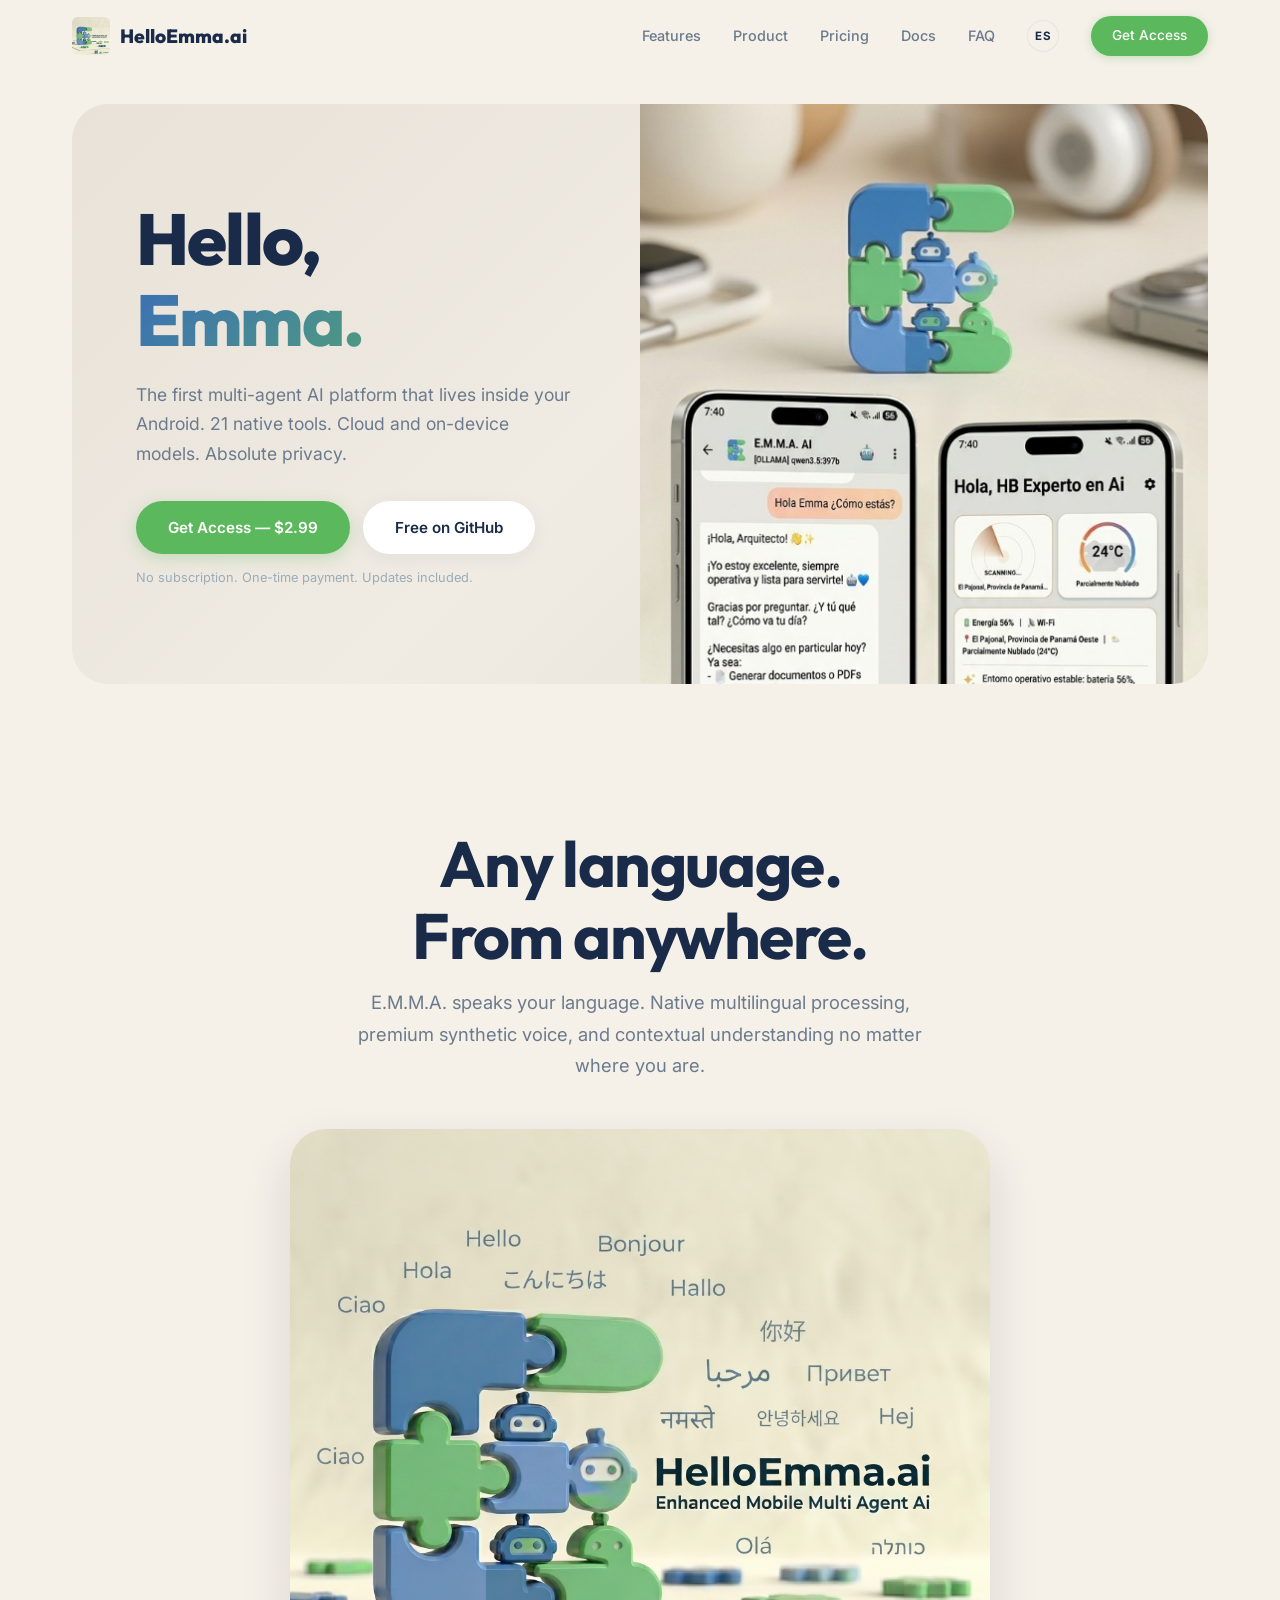
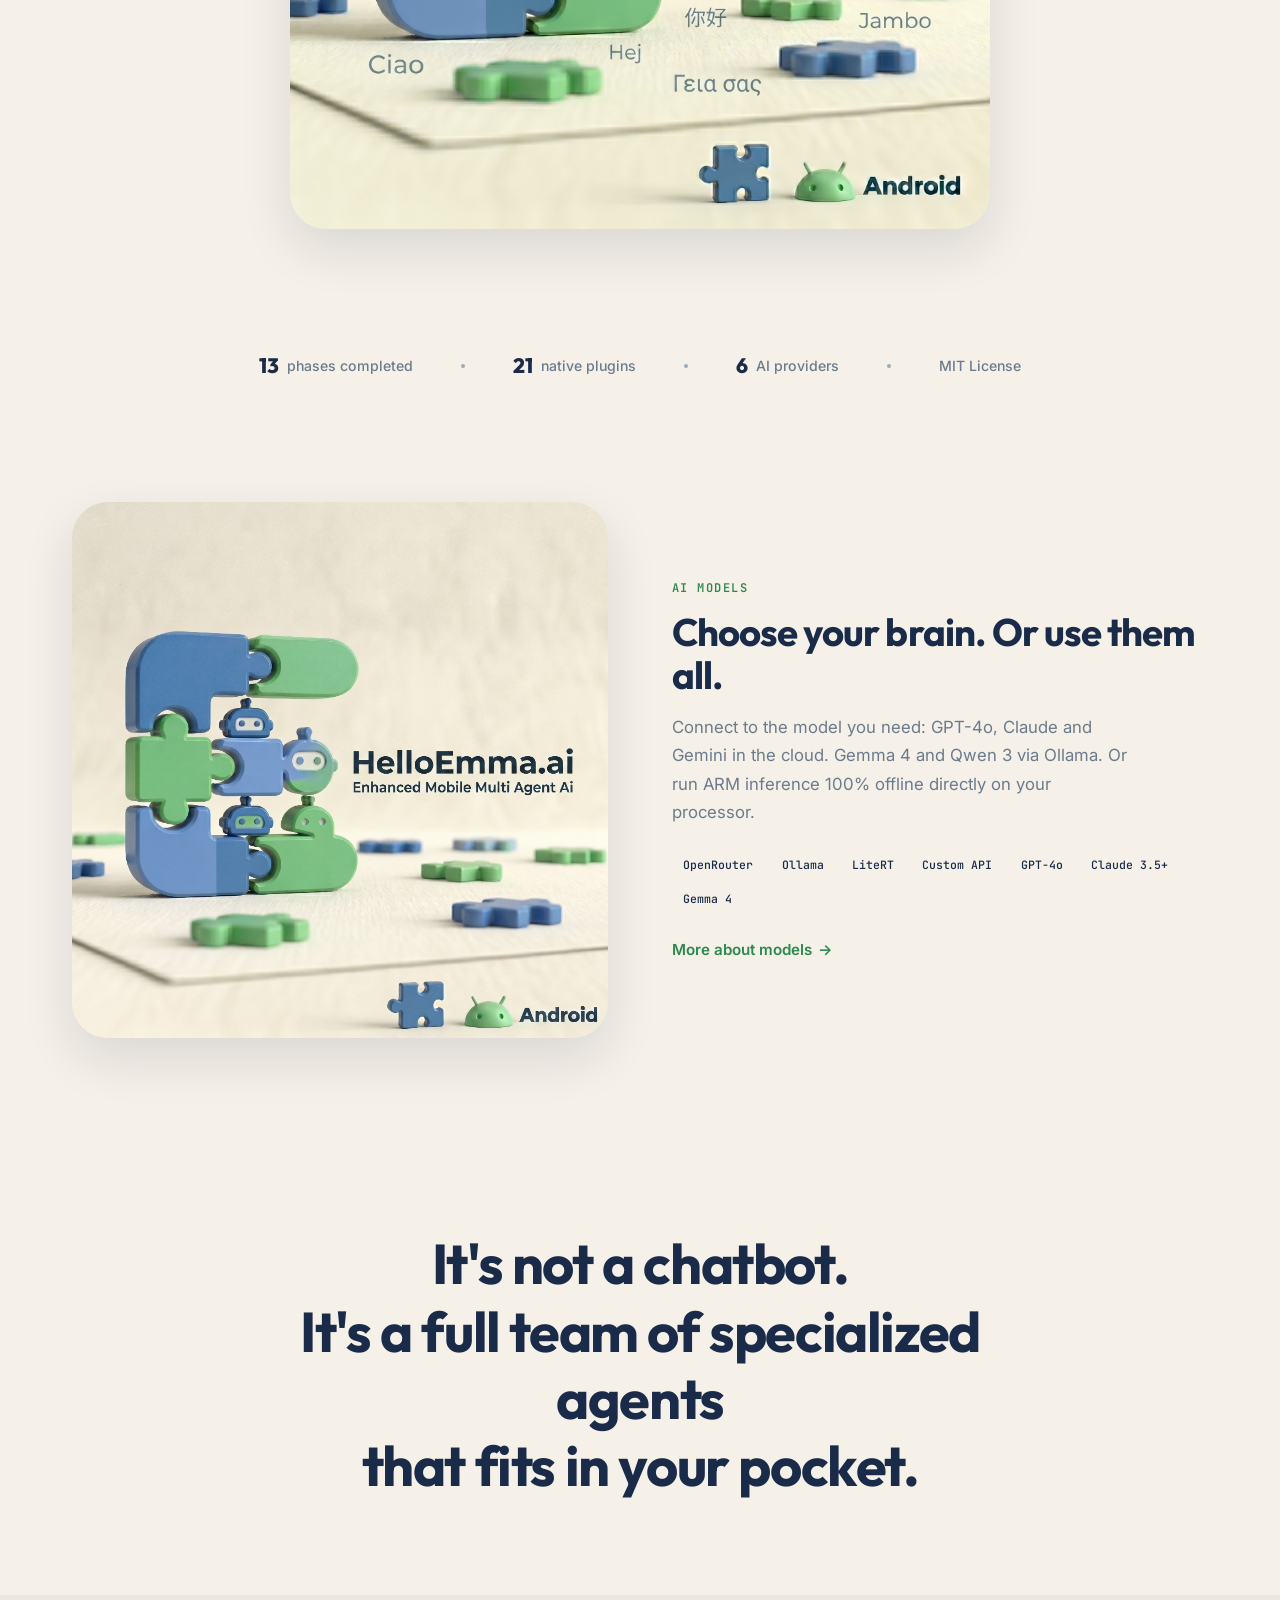
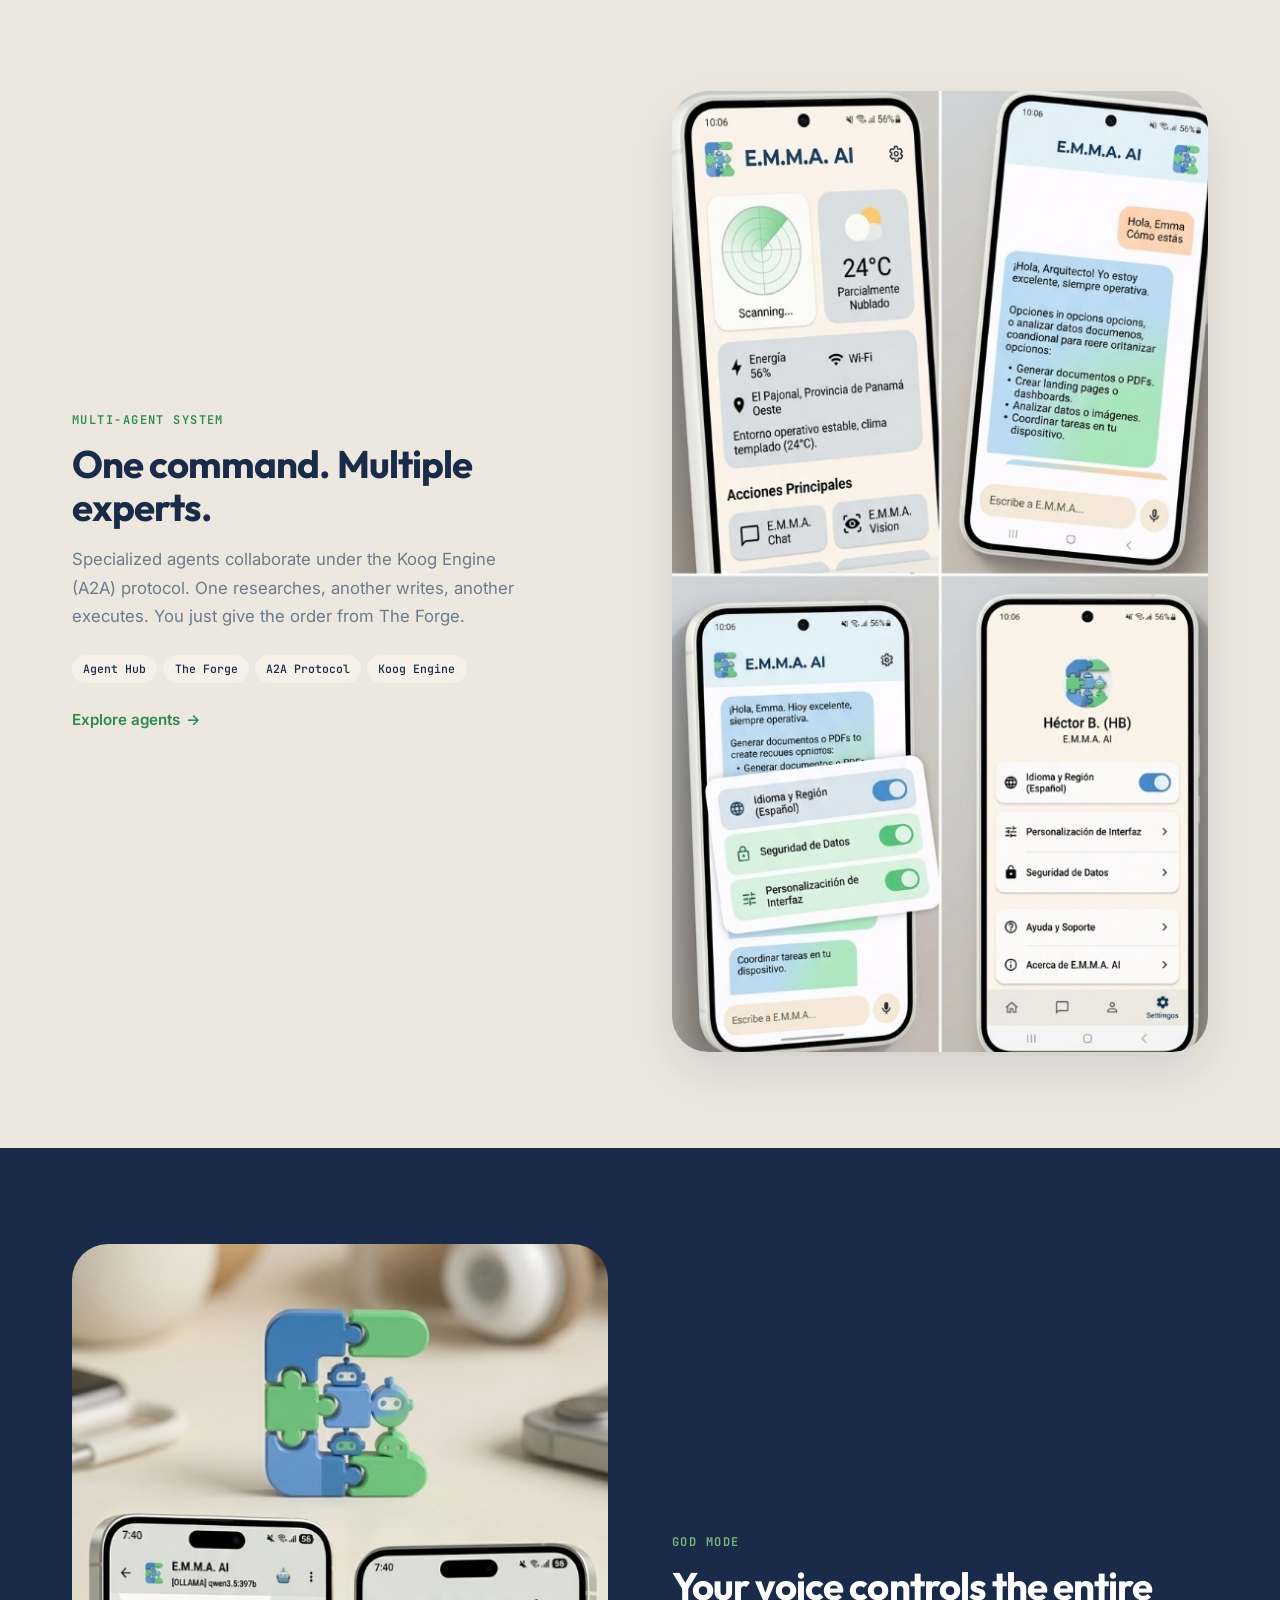
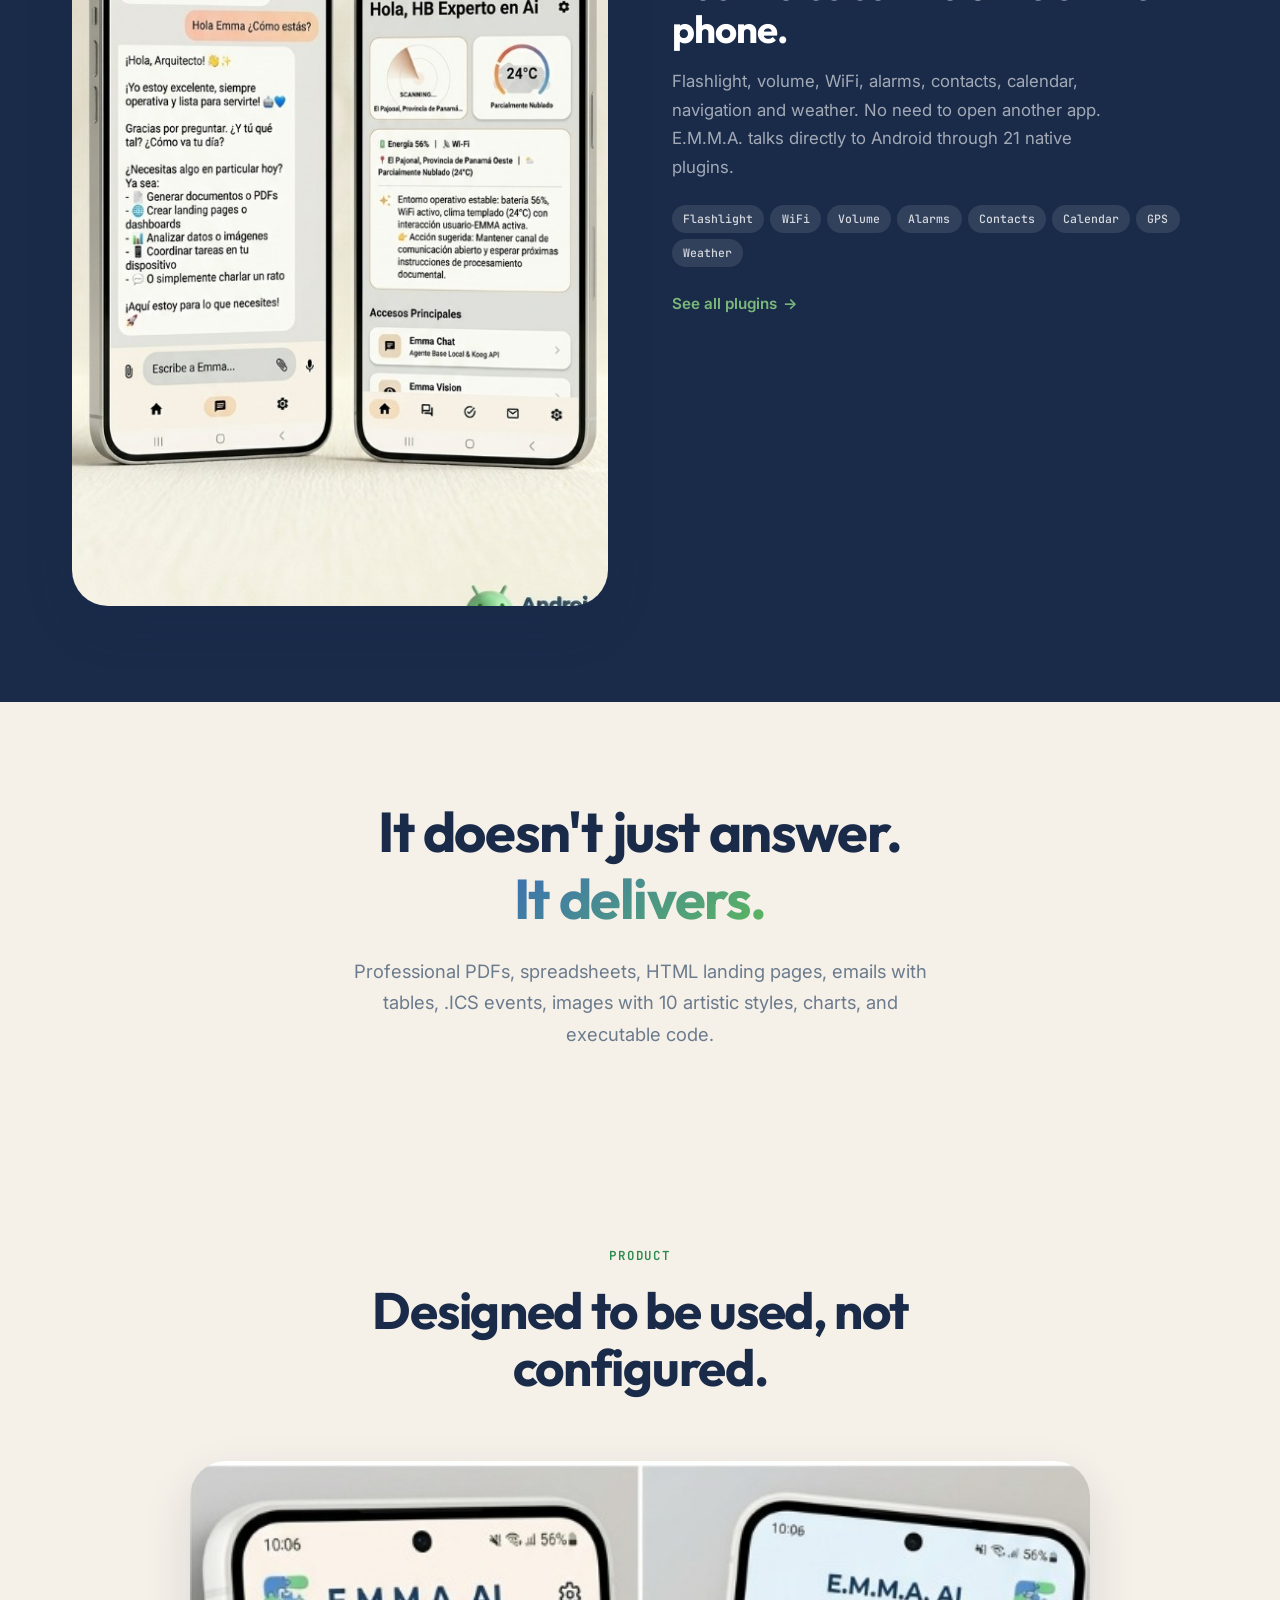
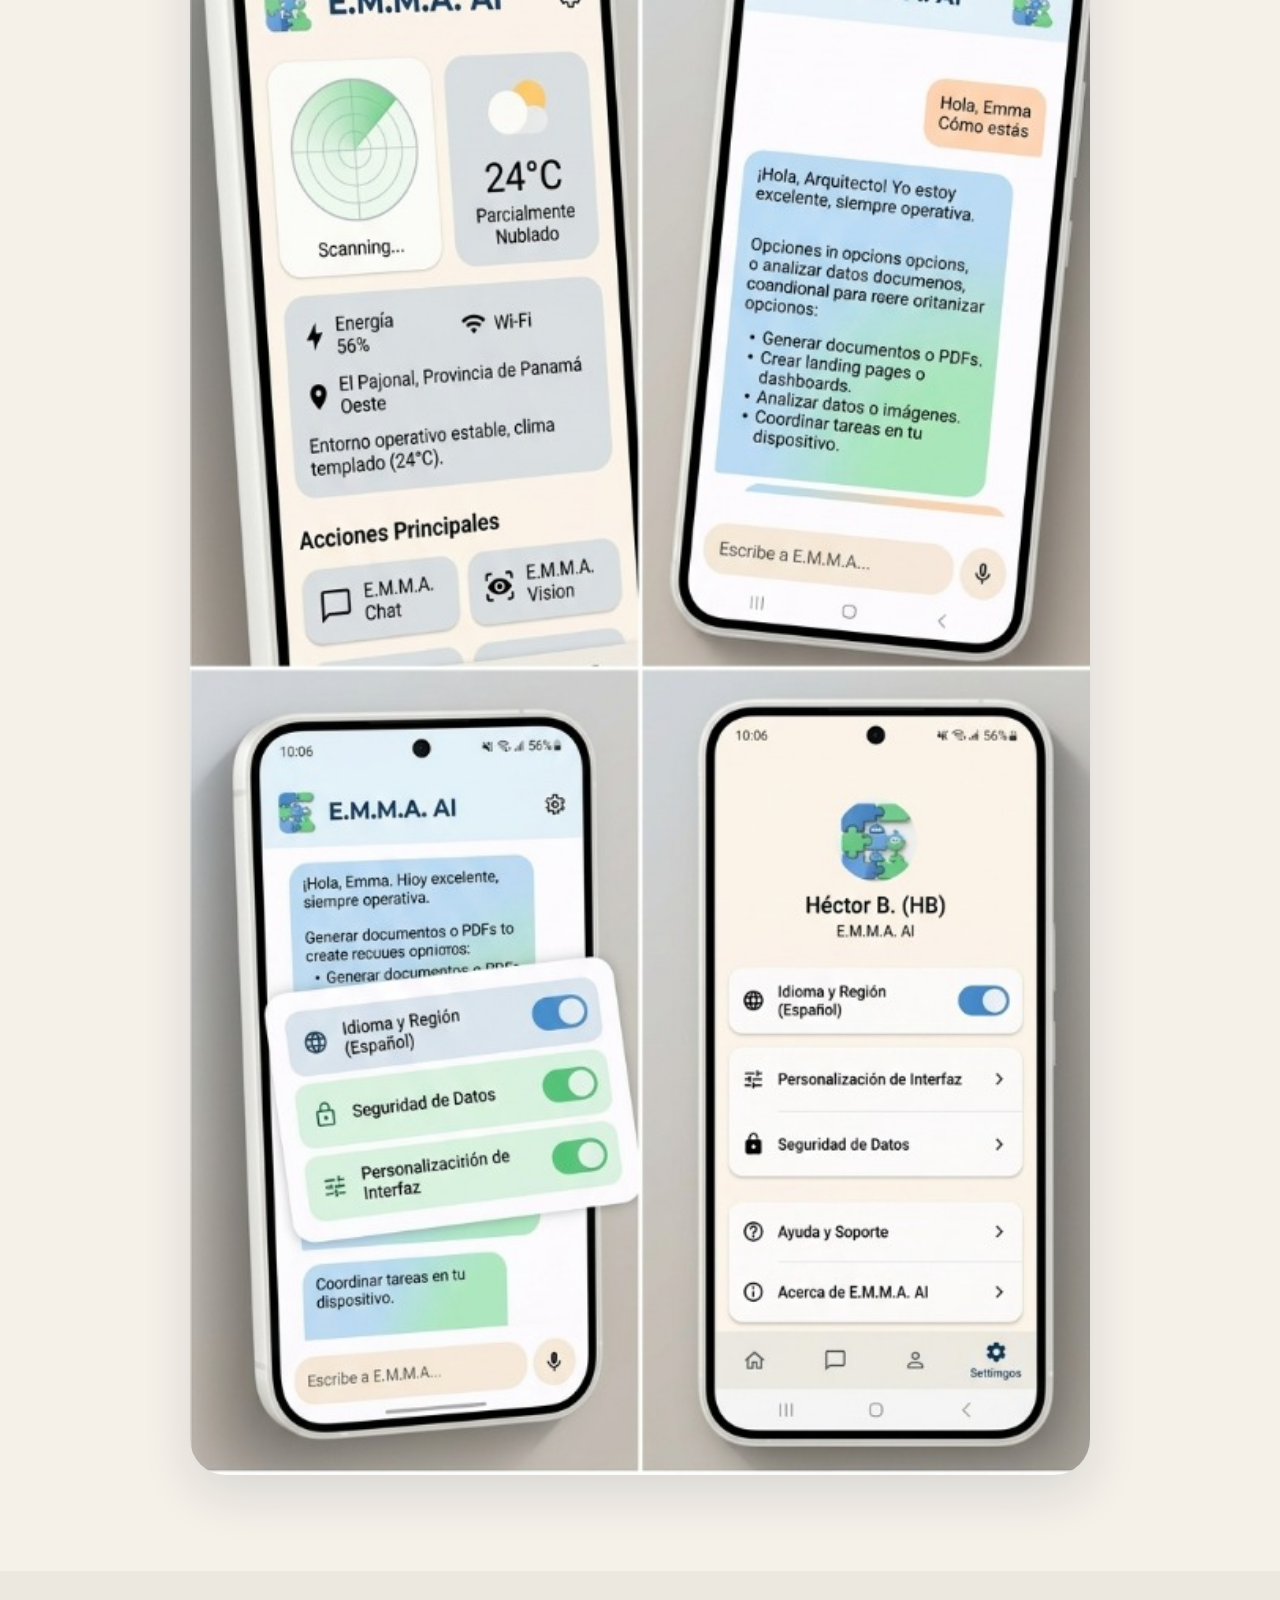
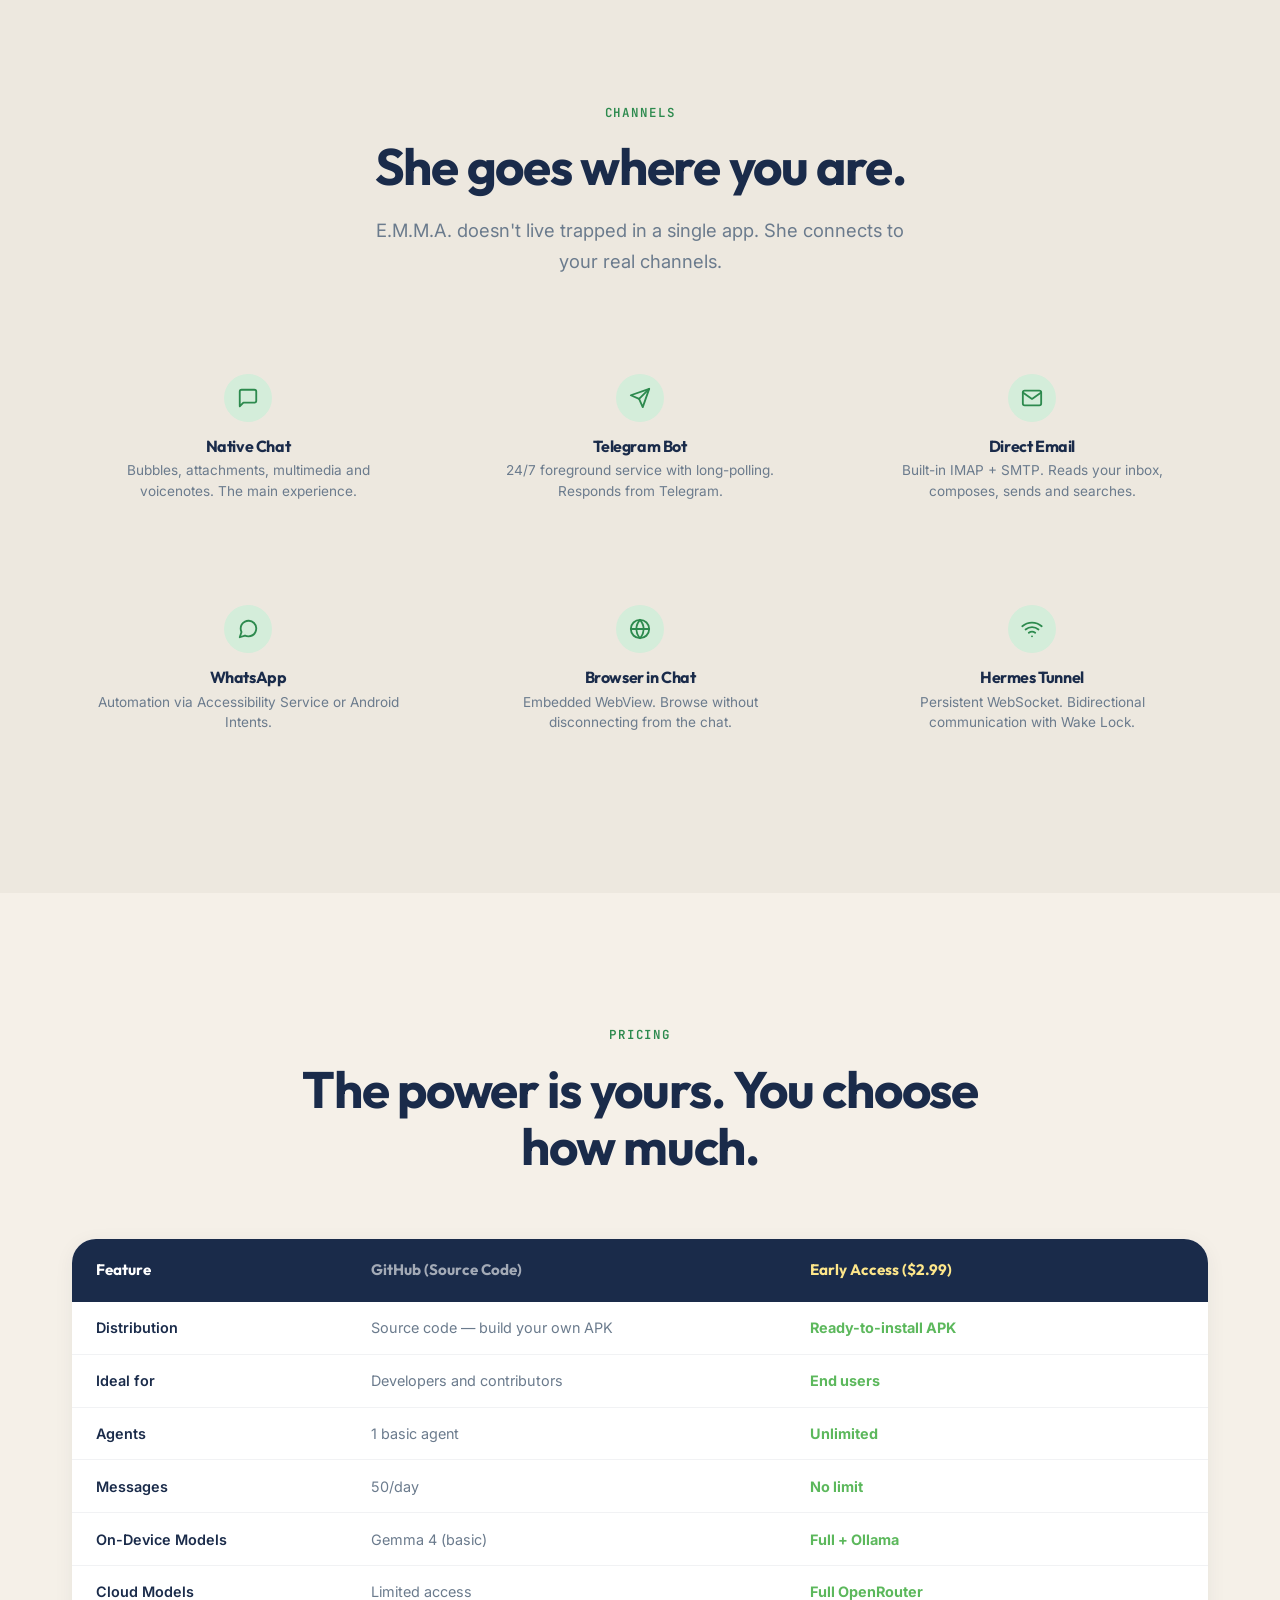
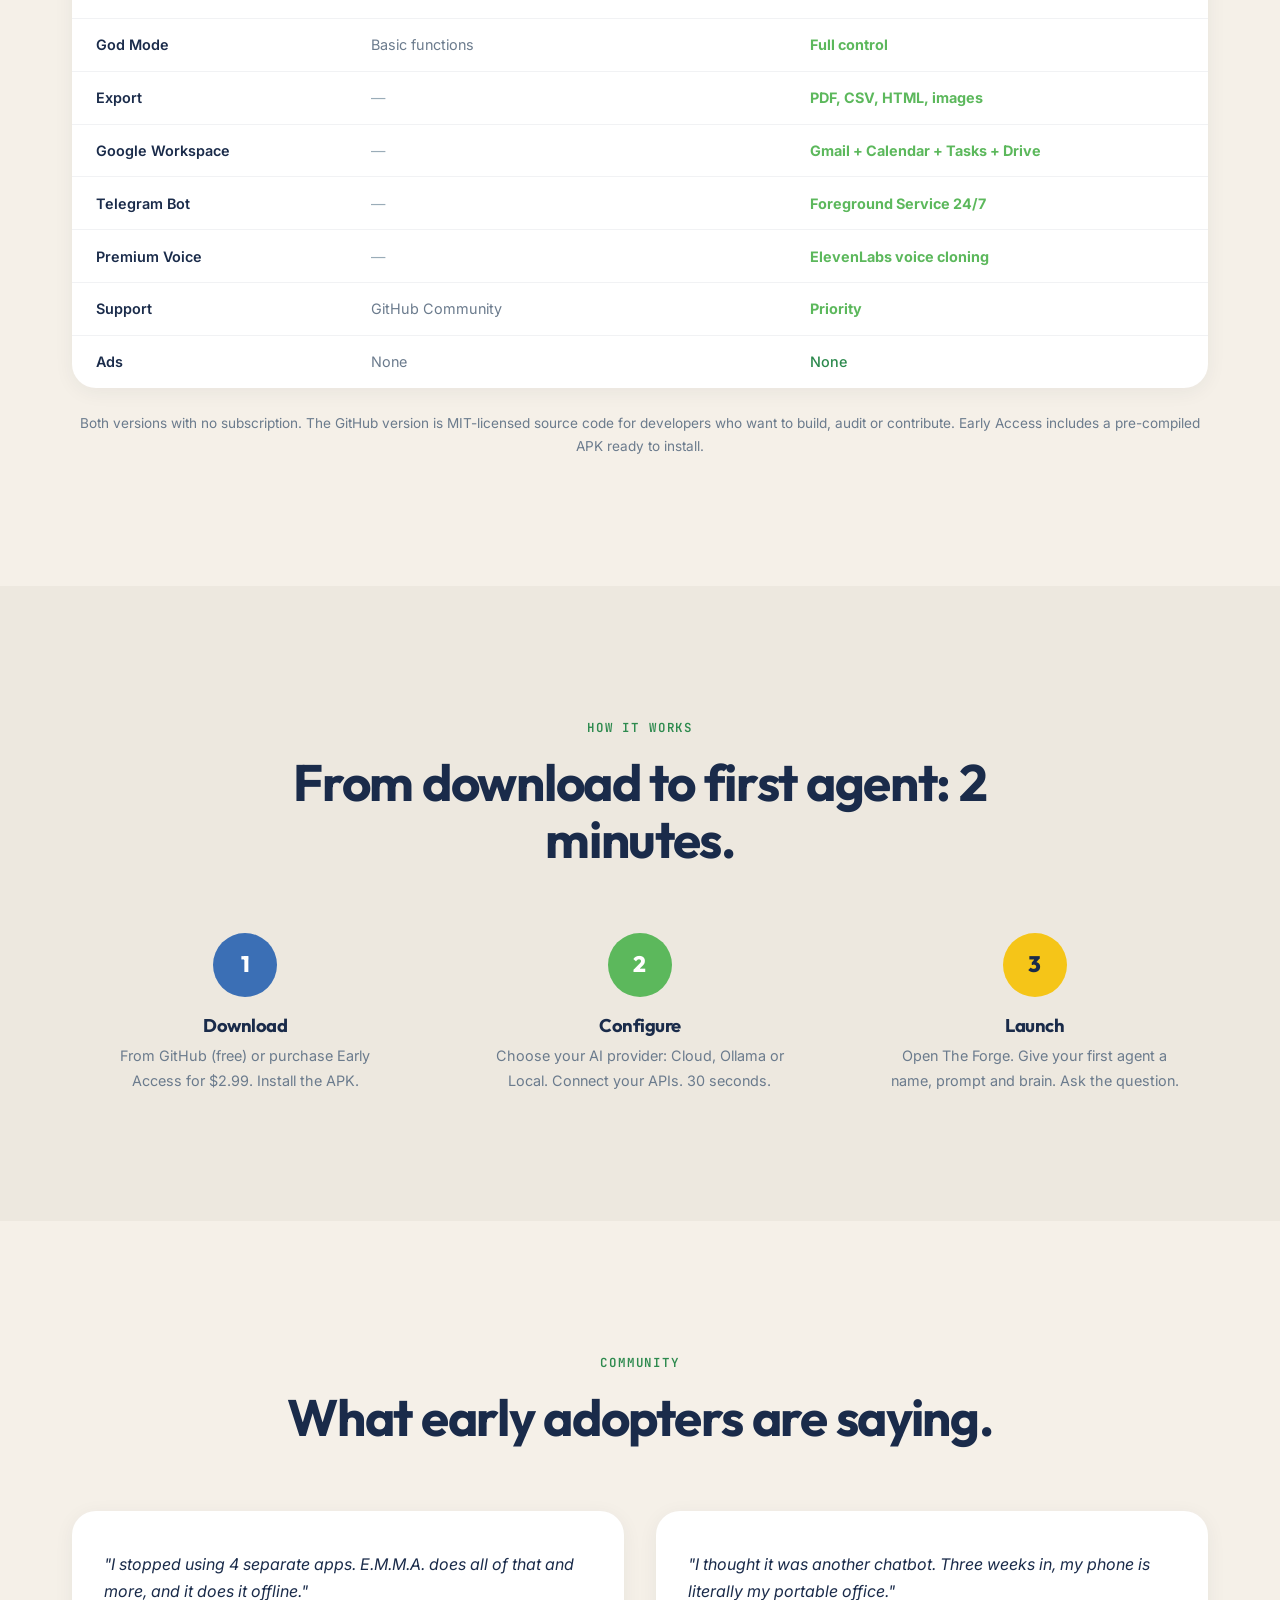
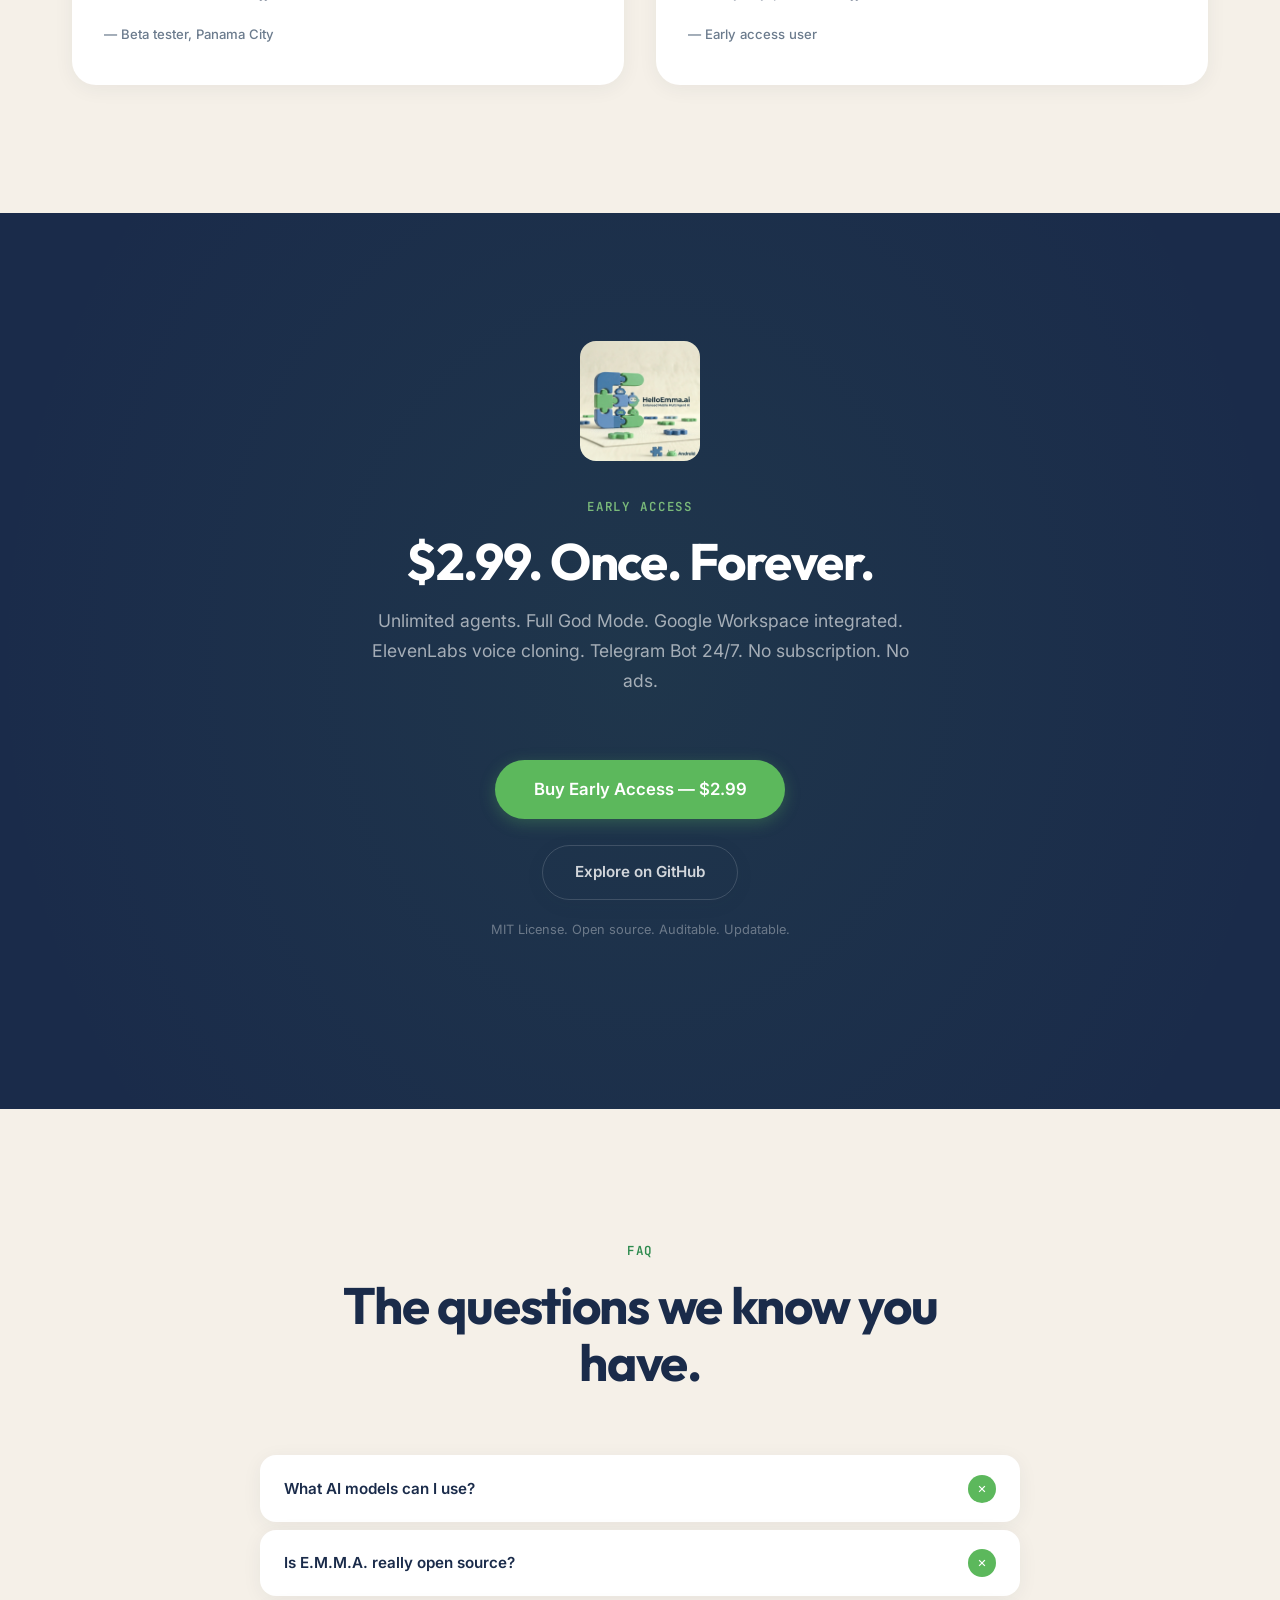
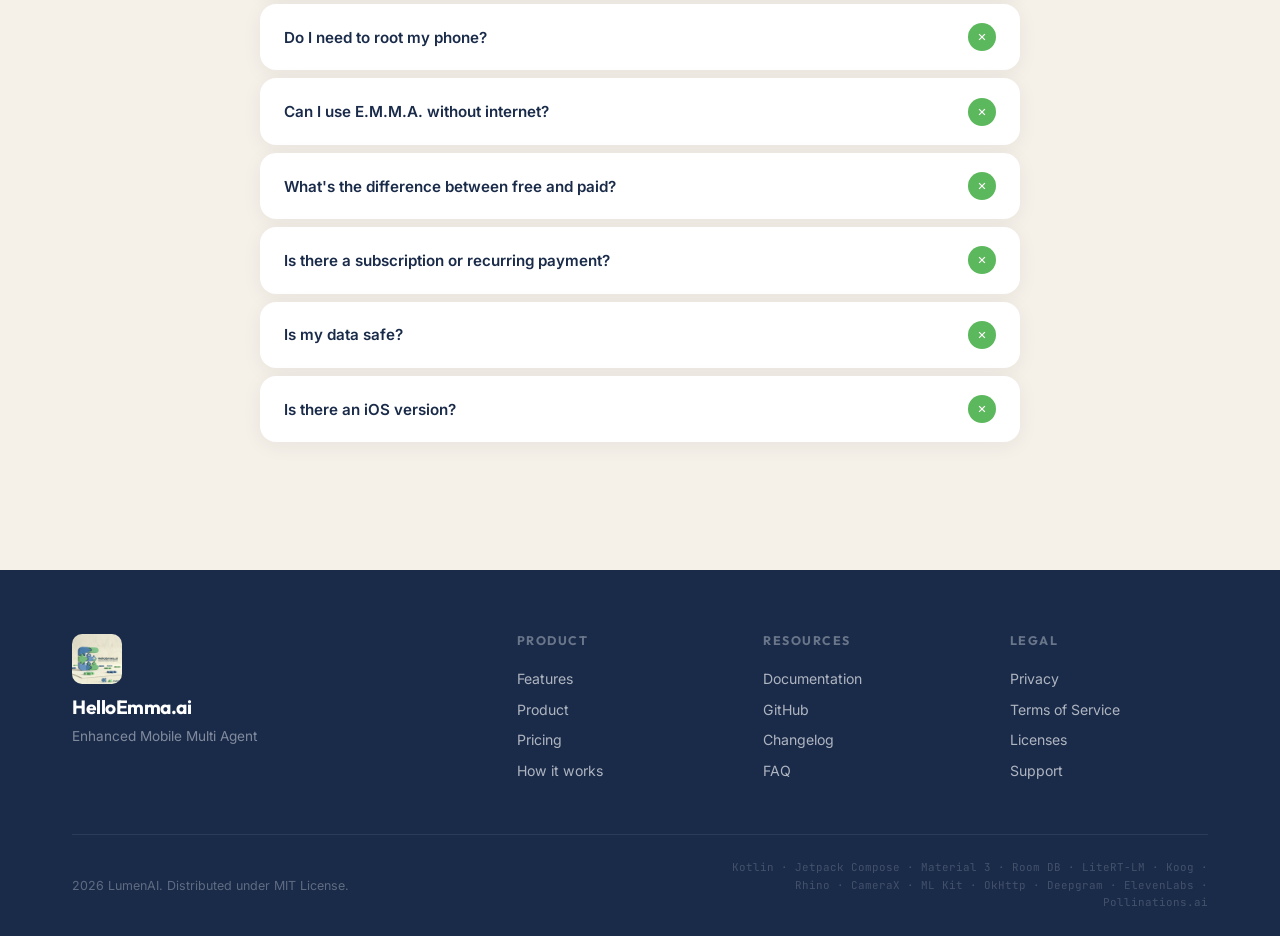
==== en/index.html @ 8887b24e "feat: add English version (en/), language toggle ES/EN in all pages" ====
<!DOCTYPE html>
<html lang="en">
<head>
  <meta charset="UTF-8">
  <meta name="viewport" content="width=device-width, initial-scale=1.0">
  <title>HelloEmma.ai — Enhanced Mobile Multi Agent AI</title>
  <meta name="description" content="E.M.M.A. AI turns your Android into a multi-agent AI command center. 21 native tools, cloud and on-device models, total privacy.">
  <meta name="theme-color" content="#F5F0E8">
  <link rel="icon" type="image/png" href="../assets/favicon.png">
  <link rel="apple-touch-icon" href="../assets/favicon.png">
  <link rel="preconnect" href="https://fonts.googleapis.com">
  <link rel="preconnect" href="https://fonts.gstatic.com" crossorigin>
  <link href="https://fonts.googleapis.com/css2?family=Inter:wght@400;500;600&family=JetBrains+Mono:wght@400;500;600&family=Outfit:wght@600;700;800&display=swap" rel="stylesheet">
  <link rel="stylesheet" href="../css/style.css?v=20260415b">
</head>
<body>

  <!-- ====== NAVIGATION ====== -->
  <nav class="nav" id="nav">
    <div class="nav-inner">
      <a href="index.html" class="nav-logo">
        <img src="../assets/logo-3d-clean.jpg" alt="E.M.M.A. AI">
        HelloEmma.ai
      </a>
      <div class="nav-links" id="nav-links">
        <a href="#features">Features</a>
        <a href="#screenshots">Product</a>
        <a href="#pricing">Pricing</a>
        <a href="docs.html">Docs</a>
        <a href="#faq">FAQ</a>
        <a href="../index.html" class="lang-toggle" title="Cambiar a Espanol">ES</a>
        <a href="#cta" class="nav-cta">Get Access</a>
      </div>
      <button class="nav-mobile-toggle" id="nav-toggle" aria-label="Open menu">
        <span></span><span></span><span></span>
      </button>
    </div>
  </nav>

  <!-- ====== HERO ====== -->
  <section class="hero section" id="hero">
    <div class="container">
      <div class="hero-banner">
        <div class="hero-content">
          <h1>
            <span>Hello,</span>
            <span class="text-gradient">Emma.</span>
          </h1>
          <p class="hero-subtitle">
            The first multi-agent AI platform that lives inside
            your Android. 21 native tools. Cloud and on-device models.
            Absolute privacy.
          </p>
          <div class="hero-ctas">
            <a href="#cta" class="btn btn-primary">Get Access — $2.99</a>
            <a href="https://github.com" class="btn btn-secondary" target="_blank">Free on GitHub</a>
          </div>
          <p class="hero-micro">No subscription. One-time payment. Updates included.</p>
        </div>
        <div class="hero-image">
          <img src="../assets/hero-dual-phone.jpg" alt="E.M.M.A. AI — Chat and Dashboard on Android">
        </div>
      </div>
    </div>
  </section>

  <!-- ====== HELLO EMMA — Multilingual ====== -->
  <section class="hello-section section" id="hello">
    <div class="container">
      <div class="reveal">
        <h2>Any language.<br>From anywhere.</h2>
        <p>E.M.M.A. speaks your language. Native multilingual processing, premium synthetic voice, and contextual understanding no matter where you are.</p>
      </div>
      <div class="hello-image-wrap reveal-scale delay-1">
        <img src="../assets/logo-3d-multilingual.jpg" alt="HelloEmma.ai — Hello in every language">
      </div>
    </div>
  </section>

  <!-- ====== SOCIAL PROOF ====== -->
  <section class="social-proof" id="social-proof">
    <div class="container">
      <div class="social-proof-inner">
        <div class="proof-item">
          <span class="proof-number" data-target="13">0</span>
          <span>phases completed</span>
        </div>
        <div class="proof-dot"></div>
        <div class="proof-item">
          <span class="proof-number" data-target="21">0</span>
          <span>native plugins</span>
        </div>
        <div class="proof-dot"></div>
        <div class="proof-item">
          <span class="proof-number" data-target="6">0</span>
          <span>AI providers</span>
        </div>
        <div class="proof-dot"></div>
        <div class="proof-item">
          <span>MIT License</span>
        </div>
      </div>
    </div>
  </section>

  <!-- ====== FEATURE 1 — Multi-Model AI ====== -->
  <section class="feature-block section" id="features">
    <div class="container">
      <div class="feature-block-inner">
        <div class="feature-visual reveal-left">
          <img src="../assets/logo-3d-alt.jpg" alt="E.M.M.A. AI - Multi-model architecture">
        </div>
        <div class="feature-text reveal-right">
          <span class="eyebrow">AI Models</span>
          <h2>Choose your brain. Or use them all.</h2>
          <p>Connect to the model you need: GPT-4o, Claude and Gemini in the cloud. Gemma 4 and Qwen 3 via Ollama. Or run ARM inference 100% offline directly on your processor.</p>
          <div class="feature-pills">
            <span class="feature-pill">OpenRouter</span>
            <span class="feature-pill">Ollama</span>
            <span class="feature-pill">LiteRT</span>
            <span class="feature-pill">Custom API</span>
            <span class="feature-pill">GPT-4o</span>
            <span class="feature-pill">Claude 3.5+</span>
            <span class="feature-pill">Gemma 4</span>
          </div>
          <a href="#ai-detail" class="feature-link">More about models <span class="arrow">&#8594;</span></a>
        </div>
      </div>
    </div>
  </section>

  <!-- ====== STATEMENT ====== -->
  <section class="statement">
    <div class="container reveal">
      <h2>It's not a chatbot.<br>It's a full team of specialized agents<br>that fits in your pocket.</h2>
    </div>
  </section>

  <!-- ====== FEATURE 2 — Multi-Agent (reversed) ====== -->
  <section class="feature-block reversed" style="background: var(--bg-alt);">
    <div class="container">
      <div class="feature-block-inner">
        <div class="feature-visual reveal-right">
          <img src="../assets/screenshots-4panel.jpg" alt="E.M.M.A. AI - Dashboard, Chat, Settings, Profile">
        </div>
        <div class="feature-text reveal-left">
          <span class="eyebrow">Multi-agent system</span>
          <h2>One command. Multiple experts.</h2>
          <p>Specialized agents collaborate under the Koog Engine (A2A) protocol. One researches, another writes, another executes. You just give the order from The Forge.</p>
          <div class="feature-pills">
            <span class="feature-pill">Agent Hub</span>
            <span class="feature-pill">The Forge</span>
            <span class="feature-pill">A2A Protocol</span>
            <span class="feature-pill">Koog Engine</span>
          </div>
          <a href="#" class="feature-link">Explore agents <span class="arrow">&#8594;</span></a>
        </div>
      </div>
    </div>
  </section>

  <!-- ====== FEATURE 3 — God Mode (dark) ====== -->
  <section class="feature-block dark" id="god-mode">
    <div class="container">
      <div class="feature-block-inner">
        <div class="feature-visual reveal-left">
          <img src="../assets/hero-dual-phone.jpg" alt="E.M.M.A. AI - Full device control">
        </div>
        <div class="feature-text reveal-right">
          <span class="eyebrow">God Mode</span>
          <h2>Your voice controls the entire phone.</h2>
          <p>Flashlight, volume, WiFi, alarms, contacts, calendar, navigation and weather. No need to open another app. E.M.M.A. talks directly to Android through 21 native plugins.</p>
          <div class="feature-pills">
            <span class="feature-pill">Flashlight</span>
            <span class="feature-pill">WiFi</span>
            <span class="feature-pill">Volume</span>
            <span class="feature-pill">Alarms</span>
            <span class="feature-pill">Contacts</span>
            <span class="feature-pill">Calendar</span>
            <span class="feature-pill">GPS</span>
            <span class="feature-pill">Weather</span>
          </div>
          <a href="#" class="feature-link">See all plugins <span class="arrow">&#8594;</span></a>
        </div>
      </div>
    </div>
  </section>

  <!-- ====== STATEMENT 2 ====== -->
  <section class="statement">
    <div class="container reveal">
      <h2>It doesn't just answer.<br><span class="text-gradient">It delivers.</span></h2>
      <p>Professional PDFs, spreadsheets, HTML landing pages, emails with tables, .ICS events, images with 10 artistic styles, charts, and executable code.</p>
    </div>
  </section>

  <!-- ====== SCREENSHOTS 4-PANEL ====== -->
  <section class="screenshots-section section" id="screenshots">
    <div class="container">
      <div class="section-header reveal">
        <span class="eyebrow">Product</span>
        <h2>Designed to be used, not configured.</h2>
      </div>
      <div class="screenshots-image reveal-scale">
        <img src="../assets/screenshots-4panel.jpg" alt="E.M.M.A. AI - Product views: Dashboard, Chat, Settings, Profile">
      </div>
    </div>
  </section>

  <!-- ====== CHANNELS ====== -->
  <section class="section" id="channels" style="background: var(--bg-alt);">
    <div class="container">
      <div class="section-header reveal">
        <span class="eyebrow">Channels</span>
        <h2>She goes where you are.</h2>
        <p>E.M.M.A. doesn't live trapped in a single app. She connects to your real channels.</p>
      </div>
      <div class="channels-list">
        <div class="channel-item reveal delay-1">
          <div class="channel-icon">
            <svg viewBox="0 0 24 24"><path d="M21 15a2 2 0 0 1-2 2H7l-4 4V5a2 2 0 0 1 2-2h14a2 2 0 0 1 2 2z"/></svg>
          </div>
          <h4>Native Chat</h4>
          <p>Bubbles, attachments, multimedia and voicenotes. The main experience.</p>
        </div>
        <div class="channel-item reveal delay-1">
          <div class="channel-icon">
            <svg viewBox="0 0 24 24"><path d="M22 2L11 13"/><path d="M22 2l-7 20-4-9-9-4z"/></svg>
          </div>
          <h4>Telegram Bot</h4>
          <p>24/7 foreground service with long-polling. Responds from Telegram.</p>
        </div>
        <div class="channel-item reveal delay-2">
          <div class="channel-icon">
            <svg viewBox="0 0 24 24"><path d="M4 4h16c1.1 0 2 .9 2 2v12c0 1.1-.9 2-2 2H4c-1.1 0-2-.9-2-2V6c0-1.1.9-2 2-2z"/><polyline points="22,6 12,13 2,6"/></svg>
          </div>
          <h4>Direct Email</h4>
          <p>Built-in IMAP + SMTP. Reads your inbox, composes, sends and searches.</p>
        </div>
        <div class="channel-item reveal delay-2">
          <div class="channel-icon">
            <svg viewBox="0 0 24 24"><path d="M21 11.5a8.38 8.38 0 0 1-.9 3.8 8.5 8.5 0 0 1-7.6 4.7 8.38 8.38 0 0 1-3.8-.9L3 21l1.9-5.7a8.38 8.38 0 0 1-.9-3.8 8.5 8.5 0 0 1 4.7-7.6 8.38 8.38 0 0 1 3.8-.9h.5a8.48 8.48 0 0 1 8 8v.5z"/></svg>
          </div>
          <h4>WhatsApp</h4>
          <p>Automation via Accessibility Service or Android Intents.</p>
        </div>
        <div class="channel-item reveal delay-3">
          <div class="channel-icon">
            <svg viewBox="0 0 24 24"><circle cx="12" cy="12" r="10"/><line x1="2" y1="12" x2="22" y2="12"/><path d="M12 2a15.3 15.3 0 0 1 4 10 15.3 15.3 0 0 1-4 10 15.3 15.3 0 0 1-4-10 15.3 15.3 0 0 1 4-10z"/></svg>
          </div>
          <h4>Browser in Chat</h4>
          <p>Embedded WebView. Browse without disconnecting from the chat.</p>
        </div>
        <div class="channel-item reveal delay-3">
          <div class="channel-icon">
            <svg viewBox="0 0 24 24"><path d="M5 12.55a11 11 0 0 1 14.08 0"/><path d="M1.42 9a16 16 0 0 1 21.16 0"/><path d="M8.53 16.11a6 6 0 0 1 6.95 0"/><line x1="12" y1="20" x2="12.01" y2="20"/></svg>
          </div>
          <h4>Hermes Tunnel</h4>
          <p>Persistent WebSocket. Bidirectional communication with Wake Lock.</p>
        </div>
      </div>
    </div>
  </section>

  <!-- ====== COMPARISON TABLE ====== -->
  <section class="section" id="pricing">
    <div class="container">
      <div class="section-header reveal">
        <span class="eyebrow">Pricing</span>
        <h2>The power is yours. You choose how much.</h2>
      </div>
      <div class="comparison-wrapper reveal-scale">
        <table class="comparison-table">
          <thead>
            <tr>
              <th>Feature</th>
              <th>GitHub (Source Code)</th>
              <th>Early Access ($2.99)</th>
            </tr>
          </thead>
          <tbody>
            <tr><td>Distribution</td><td>Source code — build your own APK</td><td><span class="check">Ready-to-install APK</span></td></tr>
            <tr><td>Ideal for</td><td>Developers and contributors</td><td><span class="check">End users</span></td></tr>
            <tr><td>Agents</td><td>1 basic agent</td><td><span class="check">Unlimited</span></td></tr>
            <tr><td>Messages</td><td>50/day</td><td><span class="check">No limit</span></td></tr>
            <tr><td>On-Device Models</td><td>Gemma 4 (basic)</td><td><span class="check">Full + Ollama</span></td></tr>
            <tr><td>Cloud Models</td><td>Limited access</td><td><span class="check">Full OpenRouter</span></td></tr>
            <tr><td>God Mode</td><td>Basic functions</td><td><span class="check">Full control</span></td></tr>
            <tr><td>Export</td><td><span class="cross">&mdash;</span></td><td><span class="check">PDF, CSV, HTML, images</span></td></tr>
            <tr><td>Google Workspace</td><td><span class="cross">&mdash;</span></td><td><span class="check">Gmail + Calendar + Tasks + Drive</span></td></tr>
            <tr><td>Telegram Bot</td><td><span class="cross">&mdash;</span></td><td><span class="check">Foreground Service 24/7</span></td></tr>
            <tr><td>Premium Voice</td><td><span class="cross">&mdash;</span></td><td><span class="check">ElevenLabs voice cloning</span></td></tr>
            <tr><td>Support</td><td>GitHub Community</td><td><span class="check">Priority</span></td></tr>
            <tr><td>Ads</td><td>None</td><td>None</td></tr>
          </tbody>
        </table>
      </div>
      <p style="text-align:center; margin-top:1.5rem; font-size:0.85rem; color:var(--muted);">
        Both versions with no subscription. The GitHub version is MIT-licensed source code for developers who want to build, audit or contribute. Early Access includes a pre-compiled APK ready to install.
      </p>
    </div>
  </section>

  <!-- ====== HOW IT WORKS ====== -->
  <section class="section" id="how" style="background: var(--bg-alt);">
    <div class="container">
      <div class="section-header reveal">
        <span class="eyebrow">How it works</span>
        <h2>From download to first agent: 2 minutes.</h2>
      </div>
      <div class="steps-grid">
        <div class="step-card reveal delay-1">
          <div class="step-number">1</div>
          <h3>Download</h3>
          <p>From GitHub (free) or purchase Early Access for $2.99. Install the APK.</p>
        </div>
        <div class="step-card reveal delay-2">
          <div class="step-number">2</div>
          <h3>Configure</h3>
          <p>Choose your AI provider: Cloud, Ollama or Local. Connect your APIs. 30 seconds.</p>
        </div>
        <div class="step-card reveal delay-3">
          <div class="step-number">3</div>
          <h3>Launch</h3>
          <p>Open The Forge. Give your first agent a name, prompt and brain. Ask the question.</p>
        </div>
      </div>
    </div>
  </section>

  <!-- ====== TESTIMONIALS ====== -->
  <section class="section" id="testimonials">
    <div class="container">
      <div class="section-header reveal">
        <span class="eyebrow">Community</span>
        <h2>What early adopters are saying.</h2>
      </div>
      <div class="testimonials-grid">
        <div class="testimonial-card reveal delay-1">
          <blockquote>"I stopped using 4 separate apps. E.M.M.A. does all of that and more, and it does it offline."</blockquote>
          <div class="author">— Beta tester, Panama City</div>
        </div>
        <div class="testimonial-card reveal delay-2">
          <blockquote>"I thought it was another chatbot. Three weeks in, my phone is literally my portable office."</blockquote>
          <div class="author">— Early access user</div>
        </div>
      </div>
    </div>
  </section>

  <!-- ====== FINAL CTA ====== -->
  <section class="final-cta section" id="cta">
    <div class="container" style="position:relative; z-index:2;">
      <div class="final-cta-logo reveal">
        <img src="../assets/logo-3d-clean.jpg" alt="E.M.M.A. AI Logo">
      </div>
      <div class="section-header reveal">
        <span class="eyebrow">Early Access</span>
        <h2>$2.99. Once. Forever.</h2>
        <p>Unlimited agents. Full God Mode. Google Workspace integrated. ElevenLabs voice cloning. Telegram Bot 24/7. No subscription. No ads.</p>
      </div>
      <div style="text-align:center;" class="reveal delay-2">
        <a href="#" class="btn btn-primary">Buy Early Access — $2.99</a>
        <br><br>
        <a href="https://github.com" class="btn btn-secondary" style="border:1px solid rgba(255,255,255,0.15); color:rgba(255,255,255,0.8); background:transparent;" target="_blank">Explore on GitHub</a>
        <p class="cta-micro">MIT License. Open source. Auditable. Updatable.</p>
      </div>
    </div>
  </section>

  <!-- ====== FAQ ====== -->
  <section class="section" id="faq">
    <div class="container">
      <div class="section-header reveal">
        <span class="eyebrow">FAQ</span>
        <h2>The questions we know you have.</h2>
      </div>
      <div class="faq-list">
        <div class="faq-item reveal">
          <button class="faq-question">What AI models can I use?<span class="faq-toggle"><svg viewBox="0 0 24 24"><line x1="12" y1="5" x2="12" y2="19"/><line x1="5" y1="12" x2="19" y2="12"/></svg></span></button>
          <div class="faq-answer"><div class="faq-answer-inner">Anything you want. On-device with Gemma 4 (100% offline), local via Ollama (Qwen, DeepSeek, Command R+), or in the cloud via OpenRouter (GPT-4o, Claude 3.5+, Gemini 2.5 Pro, Llama 3.3 and hundreds more). You can also connect any endpoint compatible with the OpenAI API.</div></div>
        </div>
        <div class="faq-item reveal">
          <button class="faq-question">Is E.M.M.A. really open source?<span class="faq-toggle"><svg viewBox="0 0 24 24"><line x1="12" y1="5" x2="12" y2="19"/><line x1="5" y1="12" x2="19" y2="12"/></svg></span></button>
          <div class="faq-answer"><div class="faq-answer-inner">Yes. All Android code, the Agent Hub design and the multi-agent architecture are under MIT license. You can audit, fork and contribute.</div></div>
        </div>
        <div class="faq-item reveal">
          <button class="faq-question">Do I need to root my phone?<span class="faq-toggle"><svg viewBox="0 0 24 24"><line x1="12" y1="5" x2="12" y2="19"/><line x1="5" y1="12" x2="19" y2="12"/></svg></span></button>
          <div class="faq-answer"><div class="faq-answer-inner">No. All God Mode functions use standard Android APIs and accessibility permissions. Works on any Android 8.0+ without root.</div></div>
        </div>
        <div class="faq-item reveal">
          <button class="faq-question">Can I use E.M.M.A. without internet?<span class="faq-toggle"><svg viewBox="0 0 24 24"><line x1="12" y1="5" x2="12" y2="19"/><line x1="5" y1="12" x2="19" y2="12"/></svg></span></button>
          <div class="faq-answer"><div class="faq-answer-inner">Yes. With Gemma 4 loaded on the device (LiteRT format), you can chat, analyze documents and run local plugins without any connection. Cloud models and premium voice require internet.</div></div>
        </div>
        <div class="faq-item reveal">
          <button class="faq-question">What's the difference between free and paid?<span class="faq-toggle"><svg viewBox="0 0 24 24"><line x1="12" y1="5" x2="12" y2="19"/><line x1="5" y1="12" x2="19" y2="12"/></svg></span></button>
          <div class="faq-answer"><div class="faq-answer-inner">The GitHub version provides source code for developers to build their own APK, with 1 basic agent and 50 messages/day. Early Access ($2.99, one-time) includes a pre-built APK with unlimited agents, messages, full God Mode, file export, Google Workspace, Telegram Bot, ElevenLabs and priority support.</div></div>
        </div>
        <div class="faq-item reveal">
          <button class="faq-question">Is there a subscription or recurring payment?<span class="faq-toggle"><svg viewBox="0 0 24 24"><line x1="12" y1="5" x2="12" y2="19"/><line x1="5" y1="12" x2="19" y2="12"/></svg></span></button>
          <div class="faq-answer"><div class="faq-answer-inner">No. Early Access is a one-time payment of $2.99. All future updates are included.</div></div>
        </div>
        <div class="faq-item reveal">
          <button class="faq-question">Is my data safe?<span class="faq-toggle"><svg viewBox="0 0 24 24"><line x1="12" y1="5" x2="12" y2="19"/><line x1="5" y1="12" x2="19" y2="12"/></svg></span></button>
          <div class="faq-answer"><div class="faq-answer-inner">Absolutely. API keys are stored with EncryptedSharedPreferences (Android Keystore). With local models, nothing leaves your device. Camera, microphone and sensors only activate when you ask.</div></div>
        </div>
        <div class="faq-item reveal">
          <button class="faq-question">Is there an iOS version?<span class="faq-toggle"><svg viewBox="0 0 24 24"><line x1="12" y1="5" x2="12" y2="19"/><line x1="5" y1="12" x2="19" y2="12"/></svg></span></button>
          <div class="faq-answer"><div class="faq-answer-inner">Currently E.M.M.A. is Android exclusive. An iOS version is under evaluation for future phases.</div></div>
        </div>
      </div>
    </div>
  </section>

  <!-- ====== FOOTER ====== -->
  <footer class="footer" id="footer">
    <div class="container">
      <div class="footer-inner">
        <div class="footer-brand">
          <div class="footer-brand-logo">
            <img src="../assets/logo-3d-clean.jpg" alt="E.M.M.A. AI">
          </div>
          <h3>HelloEmma.ai</h3>
          <p>Enhanced Mobile Multi Agent</p>
        </div>
        <div class="footer-col">
          <h4>Product</h4>
          <a href="#features">Features</a>
          <a href="#screenshots">Product</a>
          <a href="#pricing">Pricing</a>
          <a href="#how">How it works</a>
        </div>
        <div class="footer-col">
          <h4>Resources</h4>
          <a href="docs.html">Documentation</a>
          <a href="#">GitHub</a>
          <a href="#">Changelog</a>
          <a href="#faq">FAQ</a>
        </div>
        <div class="footer-col">
          <h4>Legal</h4>
          <a href="#">Privacy</a>
          <a href="#">Terms of Service</a>
          <a href="licenses.html">Licenses</a>
          <a href="#">Support</a>
        </div>
      </div>
      <div class="footer-bottom">
        <p>2026 LumenAI. Distributed under MIT License.</p>
        <div class="footer-tech">Kotlin · Jetpack Compose · Material 3 · Room DB · LiteRT-LM · Koog · Rhino · CameraX · ML Kit · OkHttp · Deepgram · ElevenLabs · Pollinations.ai</div>
      </div>
    </div>
  </footer>

  <script src="../js/main.js"></script>
</body>
</html>
---- css/style.css ----
/* ============================================
   HELLOEMMA.AI — Redesign v2.0
   Light Mode Premium · WhatsApp-inspired layout
   Zero emojis · Real brand imagery
   ============================================ */

/* --- Design Tokens --- */
:root {
  --bg: #F5F0E8;
  --bg-alt: #EDE8DF;
  --white: #FFFFFF;
  --blue: #3B6FB5;
  --blue-light: #5A8FD4;
  --blue-dark: #2C5A96;
  --green: #5CB85C;
  --green-light: #7AB97A;
  --green-dark: #2D8A4E;
  --accent-green: #D4EDDA;
  --navy: #1A2B4A;
  --navy-light: #2A3F62;
  --muted: #6B7B8D;
  --muted-light: #9AACB8;
  --gold: #F5C518;
  --gold-light: #FDE68A;
  --border: rgba(26, 43, 74, 0.06);

  --font-heading: 'Outfit', sans-serif;
  --font-body: 'Inter', sans-serif;
  --font-mono: 'JetBrains Mono', monospace;

  --max-width: 1200px;
  --nav-height: 72px;

  --radius-sm: 8px;
  --radius-md: 16px;
  --radius-lg: 24px;
  --radius-xl: 36px;
  --radius-pill: 100px;

  --shadow-soft: 0 4px 20px rgba(26, 43, 74, 0.06);
  --shadow-md: 0 8px 30px rgba(26, 43, 74, 0.08);
  --shadow-lg: 0 20px 50px rgba(26, 43, 74, 0.12);

  --ease: cubic-bezier(0.16, 1, 0.3, 1);
  --duration: 600ms;
  --duration-fast: 300ms;
}

/* --- Reset --- */
*, *::before, *::after { margin: 0; padding: 0; box-sizing: border-box; }

html {
  scroll-behavior: smooth;
  font-size: 16px;
  -webkit-font-smoothing: antialiased;
  -moz-osx-font-smoothing: grayscale;
}

body {
  font-family: var(--font-body);
  color: var(--navy);
  background: var(--bg);
  line-height: 1.6;
  overflow-x: hidden;
}

img { max-width: 100%; height: auto; display: block; }
a { color: inherit; text-decoration: none; }
ul, ol { list-style: none; }
button { cursor: pointer; border: none; background: none; font-family: inherit; font-size: inherit; }

/* --- Typography --- */
h1, h2, h3, h4, h5 {
  font-family: var(--font-heading);
  font-weight: 700;
  line-height: 1.12;
  letter-spacing: -0.025em;
  color: var(--navy);
}

h1 { font-size: clamp(2.8rem, 6vw, 4.5rem); font-weight: 800; }
h2 { font-size: clamp(2rem, 4vw, 3.2rem); }
h3 { font-size: clamp(1.4rem, 2.5vw, 1.8rem); }

p { color: var(--muted); line-height: 1.7; font-size: 1.05rem; }

.text-gradient {
  background: linear-gradient(135deg, var(--blue), var(--green));
  -webkit-background-clip: text;
  -webkit-text-fill-color: transparent;
  background-clip: text;
}

/* --- Layout --- */
.container {
  max-width: var(--max-width);
  margin: 0 auto;
  padding: 0 2rem;
}

.section {
  padding: 8rem 0;
  position: relative;
}

.section-header {
  text-align: center;
  max-width: 720px;
  margin: 0 auto 4rem;
}

.section-header .eyebrow {
  display: inline-block;
  font-family: var(--font-mono);
  font-size: 0.78rem;
  font-weight: 600;
  color: var(--green-dark);
  text-transform: uppercase;
  letter-spacing: 0.15em;
  margin-bottom: 1rem;
}

.section-header h2 { margin-bottom: 1.2rem; }

.section-header p {
  font-size: 1.15rem;
  max-width: 560px;
  margin: 0 auto;
}

/* --- Buttons --- */
.btn {
  display: inline-flex;
  align-items: center;
  gap: 0.5rem;
  padding: 0.9rem 2rem;
  border-radius: var(--radius-pill);
  font-weight: 600;
  font-size: 0.95rem;
  transition: all var(--duration-fast) var(--ease);
}

.btn-primary {
  background: var(--green);
  color: white;
  box-shadow: 0 4px 16px rgba(92, 184, 92, 0.3);
}

.btn-primary:hover {
  background: var(--green-dark);
  transform: translateY(-2px);
  box-shadow: 0 8px 28px rgba(92, 184, 92, 0.4);
}

.btn-secondary {
  background: var(--white);
  color: var(--navy);
  box-shadow: var(--shadow-soft);
}

.btn-secondary:hover {
  transform: translateY(-2px);
  box-shadow: var(--shadow-md);
}

/* ==========================================
   NAVIGATION
   ========================================== */
.nav {
  position: fixed;
  top: 0;
  left: 0;
  right: 0;
  height: var(--nav-height);
  z-index: 1000;
  transition: all 400ms var(--ease);
  background: transparent;
}

.nav.scrolled {
  background: rgba(245, 240, 232, 0.92);
  backdrop-filter: blur(20px);
  -webkit-backdrop-filter: blur(20px);
  border-bottom: 1px solid var(--border);
}

.nav-inner {
  max-width: var(--max-width);
  margin: 0 auto;
  padding: 0 2rem;
  height: 100%;
  display: flex;
  align-items: center;
  justify-content: space-between;
}

.nav-logo {
  display: flex;
  align-items: center;
  gap: 0.6rem;
  font-family: var(--font-heading);
  font-weight: 800;
  font-size: 1.2rem;
}

.nav-logo img {
  height: 38px;
  width: 38px;
  border-radius: 6px;
  object-fit: cover;
}

.nav-links {
  display: flex;
  align-items: center;
  gap: 2rem;
}

.nav-links a {
  font-size: 0.9rem;
  font-weight: 500;
  color: var(--muted);
  transition: color var(--duration-fast);
}

.nav-links a:hover { color: var(--navy); }

.nav-cta {
  background: var(--green);
  color: white !important;
  padding: 0.55rem 1.3rem;
  border-radius: var(--radius-pill);
  font-weight: 600;
  font-size: 0.85rem !important;
  transition: all var(--duration-fast);
  box-shadow: 0 2px 8px rgba(92, 184, 92, 0.3);
}

.nav-cta:hover {
  background: var(--green-dark);
  transform: translateY(-1px);
}

.nav-mobile-toggle {
  display: none;
  flex-direction: column;
  gap: 5px;
  padding: 4px;
}

.nav-mobile-toggle span {
  width: 22px;
  height: 2px;
  background: var(--navy);
  border-radius: 2px;
  transition: all var(--duration-fast);
}

/* ==========================================
   HERO
   ========================================== */
.hero {
  padding-top: calc(var(--nav-height) + 2rem);
  padding-bottom: 3rem;
}

.hero-banner {
  background: linear-gradient(135deg, #e8e2d8 0%, #f0ebe3 50%, #e5e0d6 100%);
  border-radius: var(--radius-xl);
  overflow: hidden;
  display: grid;
  grid-template-columns: 1fr 1fr;
  align-items: stretch;
  height: 580px;
}

.hero-content {
  padding: 4rem;
  z-index: 2;
  display: flex;
  flex-direction: column;
  justify-content: center;
  min-width: 0;
}

.hero-content h1 {
  margin-bottom: 1.2rem;
}

.hero-content h1 span {
  display: block;
}

.hero-subtitle {
  font-size: 1.1rem;
  color: var(--muted);
  margin-bottom: 2rem;
  line-height: 1.7;
  max-width: 440px;
}

.hero-ctas {
  display: flex;
  gap: 0.8rem;
  flex-wrap: wrap;
  margin-bottom: 0.8rem;
}

.hero-micro {
  font-size: 0.8rem;
  color: var(--muted-light);
}

.hero-image {
  min-width: 0;
  min-height: 0;
  overflow: hidden;
  position: relative;
}

.hero-image img {
  position: absolute;
  top: 0;
  left: 0;
  width: 100%;
  height: 100%;
  object-fit: cover;
  object-position: center top;
}

/* ==========================================
   HELLO EMMA — Multilingual Section
   ========================================== */
.hello-section {
  padding: 6rem 0;
  text-align: center;
}

.hello-section h2 {
  font-size: clamp(2.5rem, 5vw, 4rem);
  margin-bottom: 1rem;
}

.hello-section p {
  font-size: 1.15rem;
  max-width: 600px;
  margin: 0 auto 3rem;
}

.hello-image-wrap {
  max-width: 700px;
  margin: 0 auto;
  border-radius: var(--radius-xl);
  overflow: hidden;
  box-shadow: var(--shadow-lg);
}

.hello-image-wrap img {
  width: 100%;
  height: auto;
}

/* ==========================================
   SOCIAL PROOF
   ========================================== */
.social-proof {
  padding: 1.5rem 0;
}

.social-proof-inner {
  display: flex;
  align-items: center;
  justify-content: center;
  gap: 3rem;
  flex-wrap: wrap;
}

.proof-item {
  display: flex;
  align-items: center;
  gap: 0.5rem;
  font-size: 0.88rem;
  color: var(--muted);
  font-weight: 500;
}

.proof-number {
  font-family: var(--font-heading);
  font-size: 1.3rem;
  font-weight: 800;
  color: var(--navy);
}

.proof-dot {
  width: 4px;
  height: 4px;
  background: var(--muted-light);
  border-radius: 50%;
}

/* ==========================================
   FEATURE BLOCKS (large alternating layout)
   ========================================== */
.feature-block {
  padding: 6rem 0;
}

.feature-block-inner {
  display: grid;
  grid-template-columns: 1fr 1fr;
  gap: 4rem;
  align-items: center;
}

.feature-block.reversed .feature-block-inner {
  direction: rtl;
}

.feature-block.reversed .feature-block-inner > * {
  direction: ltr;
}

.feature-text .eyebrow {
  font-family: var(--font-mono);
  font-size: 0.75rem;
  font-weight: 600;
  color: var(--green-dark);
  text-transform: uppercase;
  letter-spacing: 0.12em;
  margin-bottom: 0.8rem;
  display: block;
}

.feature-text h2 {
  font-size: clamp(1.8rem, 3vw, 2.5rem);
  margin-bottom: 1rem;
}

.feature-text p {
  font-size: 1.05rem;
  margin-bottom: 1.5rem;
  max-width: 460px;
}

.feature-text .feature-link {
  font-weight: 600;
  font-size: 0.95rem;
  color: var(--green-dark);
  display: inline-flex;
  align-items: center;
  gap: 0.4rem;
  transition: gap var(--duration-fast) var(--ease);
}

.feature-text .feature-link:hover {
  gap: 0.8rem;
}

.feature-text .feature-link .arrow {
  transition: transform var(--duration-fast) var(--ease);
}

.feature-text .feature-link:hover .arrow {
  transform: translateX(3px);
}

.feature-pills {
  display: flex;
  flex-wrap: wrap;
  gap: 6px;
  margin-bottom: 1.5rem;
}

.feature-pill {
  font-family: var(--font-mono);
  font-size: 0.72rem;
  background: var(--bg);
  color: var(--navy);
  padding: 0.3rem 0.7rem;
  border-radius: var(--radius-pill);
  font-weight: 500;
}

.feature-visual {
  border-radius: var(--radius-xl);
  overflow: hidden;
  box-shadow: var(--shadow-lg);
  position: relative;
  min-width: 0;
}

.feature-visual img {
  width: 100%;
  height: auto;
  display: block;
}

/* Dark background feature block */
.feature-block.dark {
  background: var(--navy);
  padding: 6rem 0;
}

.feature-block.dark .feature-text h2,
.feature-block.dark .feature-text .eyebrow { color: white; }
.feature-block.dark .feature-text .eyebrow { color: var(--green-light); }
.feature-block.dark .feature-text p { color: rgba(255,255,255,0.6); }
.feature-block.dark .feature-pill {
  background: rgba(255,255,255,0.1);
  color: rgba(255,255,255,0.8);
}
.feature-block.dark .feature-text .feature-link { color: var(--green-light); }

/* ==========================================
   STATEMENT SECTION (big centered text)
   ========================================== */
.statement {
  padding: 6rem 0;
  text-align: center;
}

.statement h2 {
  font-size: clamp(2.2rem, 5vw, 3.5rem);
  max-width: 800px;
  margin: 0 auto;
  line-height: 1.2;
}

.statement p {
  font-size: 1.15rem;
  max-width: 580px;
  margin: 1.5rem auto 0;
}

/* ==========================================
   SCREENSHOTS SECTION
   ========================================== */
.screenshots-section {
  padding: 6rem 0;
}

.screenshots-image {
  max-width: 900px;
  margin: 0 auto;
  border-radius: var(--radius-xl);
  overflow: hidden;
  box-shadow: var(--shadow-lg);
}

.screenshots-image img {
  width: 100%;
  height: auto;
}

/* ==========================================
   COMPARISON TABLE
   ========================================== */
.comparison-wrapper {
  background: var(--white);
  border-radius: var(--radius-lg);
  overflow: hidden;
  box-shadow: var(--shadow-soft);
}

.comparison-table {
  width: 100%;
  border-collapse: collapse;
}

.comparison-table thead {
  background: var(--navy);
  color: white;
}

.comparison-table th {
  padding: 1.2rem 1.5rem;
  text-align: left;
  font-family: var(--font-heading);
  font-weight: 700;
  font-size: 0.95rem;
}

.comparison-table th:nth-child(2) { color: rgba(255,255,255,0.6); }
.comparison-table th:nth-child(3) { color: var(--gold-light); }

.comparison-table td {
  padding: 0.9rem 1.5rem;
  border-bottom: 1px solid var(--border);
  font-size: 0.9rem;
}

.comparison-table tr:last-child td { border-bottom: none; }
.comparison-table td:first-child { font-weight: 600; color: var(--navy); }
.comparison-table td:nth-child(2) { color: var(--muted); }
.comparison-table td:nth-child(3) { color: var(--green-dark); font-weight: 500; }

.check { color: var(--green); font-weight: 700; }
.cross { color: var(--muted-light); }

/* ==========================================
   STEPS
   ========================================== */
.steps-grid {
  display: grid;
  grid-template-columns: repeat(3, 1fr);
  gap: 3rem;
}

.step-card { text-align: center; }

.step-number {
  width: 64px;
  height: 64px;
  border-radius: 50%;
  display: grid;
  place-items: center;
  margin: 0 auto 1.2rem;
  font-family: var(--font-heading);
  font-size: 1.4rem;
  font-weight: 800;
  color: white;
}

.step-card:nth-child(1) .step-number { background: var(--blue); }
.step-card:nth-child(2) .step-number { background: var(--green); }
.step-card:nth-child(3) .step-number { background: var(--gold); color: var(--navy); }

.step-card h3 { font-size: 1.15rem; margin-bottom: 0.5rem; }
.step-card p { font-size: 0.9rem; max-width: 300px; margin: 0 auto; }

/* ==========================================
   CHANNELS (simplified, no cards)
   ========================================== */
.channels-list {
  display: grid;
  grid-template-columns: repeat(3, 1fr);
  gap: 2.5rem;
}

.channel-item {
  text-align: center;
  padding: 2rem 1rem;
}

.channel-icon {
  width: 48px;
  height: 48px;
  margin: 0 auto 1rem;
  border-radius: 50%;
  background: var(--accent-green);
  display: grid;
  place-items: center;
}

.channel-icon svg {
  width: 22px;
  height: 22px;
  stroke: var(--green-dark);
  fill: none;
  stroke-width: 2;
  stroke-linecap: round;
  stroke-linejoin: round;
}

.channel-item h4 {
  font-size: 1rem;
  margin-bottom: 0.3rem;
}

.channel-item p {
  font-size: 0.85rem;
  line-height: 1.5;
}

/* ==========================================
   TESTIMONIALS
   ========================================== */
.testimonials-grid {
  display: grid;
  grid-template-columns: 1fr 1fr;
  gap: 2rem;
}

.testimonial-card {
  background: var(--white);
  border-radius: var(--radius-lg);
  padding: 2.5rem 2rem;
  box-shadow: var(--shadow-soft);
}

.testimonial-card blockquote {
  font-size: 1rem;
  font-style: italic;
  color: var(--navy);
  line-height: 1.7;
  margin-bottom: 1.2rem;
}

.testimonial-card .author {
  font-size: 0.82rem;
  color: var(--muted);
  font-weight: 500;
}

/* ==========================================
   FINAL CTA
   ========================================== */
.final-cta {
  background: var(--navy);
  color: white;
  text-align: center;
  position: relative;
  overflow: hidden;
}

.final-cta::before {
  content: '';
  position: absolute;
  top: -50%;
  left: -10%;
  width: 120%;
  height: 200%;
  background: radial-gradient(ellipse at center, rgba(92, 184, 92, 0.08) 0%, transparent 60%);
  pointer-events: none;
}

.final-cta h2 { color: white; margin-bottom: 1rem; }
.final-cta .eyebrow { color: var(--green-light); }

.final-cta p {
  color: rgba(255, 255, 255, 0.6);
  max-width: 560px;
  margin: 0 auto 2.5rem;
  font-size: 1.1rem;
}

.final-cta .btn-primary { font-size: 1.05rem; padding: 1rem 2.4rem; }
.final-cta .cta-micro { font-size: 0.8rem; color: rgba(255,255,255,0.35); margin-top: 1.2rem; }

.final-cta-logo {
  max-width: 120px;
  margin: 0 auto 2rem;
  border-radius: var(--radius-md);
  overflow: hidden;
}

.final-cta-logo img { width: 100%; }

/* ==========================================
   FAQ
   ========================================== */
.faq-list {
  max-width: 760px;
  margin: 0 auto;
  display: flex;
  flex-direction: column;
  gap: 0.5rem;
}

.faq-item {
  background: var(--white);
  border-radius: var(--radius-md);
  overflow: hidden;
  transition: box-shadow 400ms var(--ease);
}

.faq-item.active { box-shadow: var(--shadow-soft); }

.faq-question {
  width: 100%;
  padding: 1.2rem 1.5rem;
  display: flex;
  align-items: center;
  justify-content: space-between;
  font-weight: 600;
  font-size: 0.95rem;
  color: var(--navy);
  text-align: left;
}

.faq-toggle {
  width: 28px;
  height: 28px;
  border-radius: 50%;
  background: var(--bg);
  display: grid;
  place-items: center;
  flex-shrink: 0;
  transition: all 400ms var(--ease);
}

.faq-toggle svg {
  width: 14px;
  height: 14px;
  stroke: var(--muted);
  fill: none;
  stroke-width: 2;
  transition: transform 400ms var(--ease);
}

.faq-item.active .faq-toggle {
  background: var(--green);
}

.faq-item.active .faq-toggle svg {
  stroke: white;
  transform: rotate(45deg);
}

.faq-answer {
  max-height: 0;
  overflow: hidden;
  transition: max-height 500ms var(--ease);
}

.faq-answer-inner {
  padding: 0 1.5rem 1.2rem;
  font-size: 0.92rem;
  color: var(--muted);
  line-height: 1.7;
}

/* ==========================================
   FOOTER
   ========================================== */
.footer {
  background: var(--navy);
  color: white;
  padding: 4rem 0 1.5rem;
}

.footer-inner {
  display: grid;
  grid-template-columns: 2fr 1fr 1fr 1fr;
  gap: 3rem;
  margin-bottom: 3rem;
}

.footer-brand h3 { font-size: 1.2rem; color: white; margin-bottom: 0.4rem; }
.footer-brand p { color: rgba(255,255,255,0.45); font-size: 0.85rem; }

.footer-brand-logo {
  width: 50px;
  height: 50px;
  border-radius: 10px;
  overflow: hidden;
  margin-bottom: 0.8rem;
}

.footer-brand-logo img { width: 100%; height: 100%; object-fit: cover; }

.footer-col h4 {
  font-size: 0.78rem;
  text-transform: uppercase;
  letter-spacing: 0.12em;
  color: rgba(255,255,255,0.35);
  margin-bottom: 1rem;
}

.footer-col a {
  display: block;
  padding: 0.25rem 0;
  font-size: 0.88rem;
  color: rgba(255,255,255,0.65);
  transition: color var(--duration-fast);
}

.footer-col a:hover { color: var(--green-light); }

.footer-bottom {
  border-top: 1px solid rgba(255,255,255,0.08);
  padding-top: 1.5rem;
  display: flex;
  justify-content: space-between;
  align-items: center;
  flex-wrap: wrap;
  gap: 0.8rem;
}

.footer-bottom p { font-size: 0.78rem; color: rgba(255,255,255,0.3); }

.footer-tech {
  font-family: var(--font-mono);
  font-size: 0.68rem;
  color: rgba(255,255,255,0.18);
  max-width: 500px;
  text-align: right;
  line-height: 1.6;
}

/* ==========================================
   SCROLL REVEAL ANIMATIONS
   ========================================== */
.reveal {
  opacity: 0;
  transform: translateY(50px);
  transition: opacity var(--duration) var(--ease), transform var(--duration) var(--ease);
}
.reveal.active { opacity: 1; transform: translateY(0); }

.reveal-left {
  opacity: 0;
  transform: translateX(-70px);
  transition: opacity var(--duration) var(--ease), transform var(--duration) var(--ease);
}
.reveal-left.active { opacity: 1; transform: translateX(0); }

.reveal-right {
  opacity: 0;
  transform: translateX(70px);
  transition: opacity var(--duration) var(--ease), transform var(--duration) var(--ease);
}
.reveal-right.active { opacity: 1; transform: translateX(0); }

.reveal-scale {
  opacity: 0;
  transform: scale(0.92);
  transition: opacity var(--duration) var(--ease), transform var(--duration) var(--ease);
}
.reveal-scale.active { opacity: 1; transform: scale(1); }

.delay-1 { transition-delay: 100ms; }
.delay-2 { transition-delay: 250ms; }
.delay-3 { transition-delay: 400ms; }

/* ==========================================
   HERO ENTRANCE
   ========================================== */
@keyframes hero-fade {
  from { opacity: 0; transform: translateY(30px); }
  to { opacity: 1; transform: translateY(0); }
}

.hero-content > * {
  opacity: 0;
  animation: hero-fade 0.7s var(--ease) both;
}
.hero-content > *:nth-child(1) { animation-delay: 0.2s; }
.hero-content > *:nth-child(2) { animation-delay: 0.4s; }
.hero-content > *:nth-child(3) { animation-delay: 0.6s; }
.hero-content > *:nth-child(4) { animation-delay: 0.8s; }

.hero-image {
  opacity: 0;
  animation: hero-fade 1s var(--ease) 0.5s both;
}

/* ==========================================
   RESPONSIVE
   ========================================== */
@media (max-width: 1024px) {
  .hero-banner {
    grid-template-columns: 1fr;
    text-align: center;
    min-height: auto;
  }

  .hero-content { padding: 3rem 2rem; }
  .hero-subtitle { margin: 0 auto 2rem; }
  .hero-ctas { justify-content: center; }

  .hero-image {
    height: 400px;
  }

  .feature-block-inner {
    grid-template-columns: 1fr;
    gap: 2.5rem;
  }

  .feature-block.reversed .feature-block-inner {
    direction: ltr;
  }

  .feature-text { text-align: center; }
  .feature-text p { margin: 0 auto 1.5rem; }
  .feature-pills { justify-content: center; }
  .feature-text .feature-link { justify-content: center; }

  .channels-list { grid-template-columns: repeat(2, 1fr); }
  .testimonials-grid { grid-template-columns: 1fr; }
  .footer-inner { grid-template-columns: 1fr 1fr; }
}

@media (max-width: 768px) {
  .section { padding: 5rem 0; }

  .nav-links {
    display: none;
    position: absolute;
    top: var(--nav-height);
    left: 0;
    right: 0;
    background: rgba(245, 240, 232, 0.98);
    backdrop-filter: blur(20px);
    flex-direction: column;
    padding: 1.5rem;
    gap: 1rem;
    border-bottom: 1px solid var(--border);
  }

  .nav-links.open { display: flex; }
  .nav-mobile-toggle { display: flex; }

  .hero-banner { padding: 2rem 1.5rem 0; }
  .hero-image { height: 300px; }

  .steps-grid {
    grid-template-columns: 1fr;
    gap: 2rem;
  }

  .channels-list { grid-template-columns: 1fr; }

  .comparison-table th, .comparison-table td {
    padding: 0.7rem;
    font-size: 0.82rem;
  }

  .footer-inner { grid-template-columns: 1fr; gap: 2rem; }
  .footer-bottom { flex-direction: column; text-align: center; }
  .footer-tech { text-align: center; }
}

@media (max-width: 480px) {
  h1 { font-size: 2.2rem; }
  h2 { font-size: 1.8rem; }
  .container { padding: 0 1rem; }
  .btn { width: 100%; justify-content: center; }
  .social-proof-inner { gap: 1.5rem; }
  .proof-dot { display: none; }
}

/* ==========================================
   LANGUAGE TOGGLE
   ========================================== */
.lang-toggle {
  display: inline-flex;
  align-items: center;
  justify-content: center;
  width: 32px;
  height: 32px;
  border-radius: 50%;
  background: var(--bg);
  font-size: 0.72rem !important;
  font-weight: 700 !important;
  color: var(--navy) !important;
  letter-spacing: 0.04em;
  transition: all var(--duration-fast) var(--ease);
  border: 1px solid var(--border);
}

.lang-toggle:hover {
  background: var(--navy);
  color: white !important;
  border-color: var(--navy);
  transform: translateY(-1px);
}
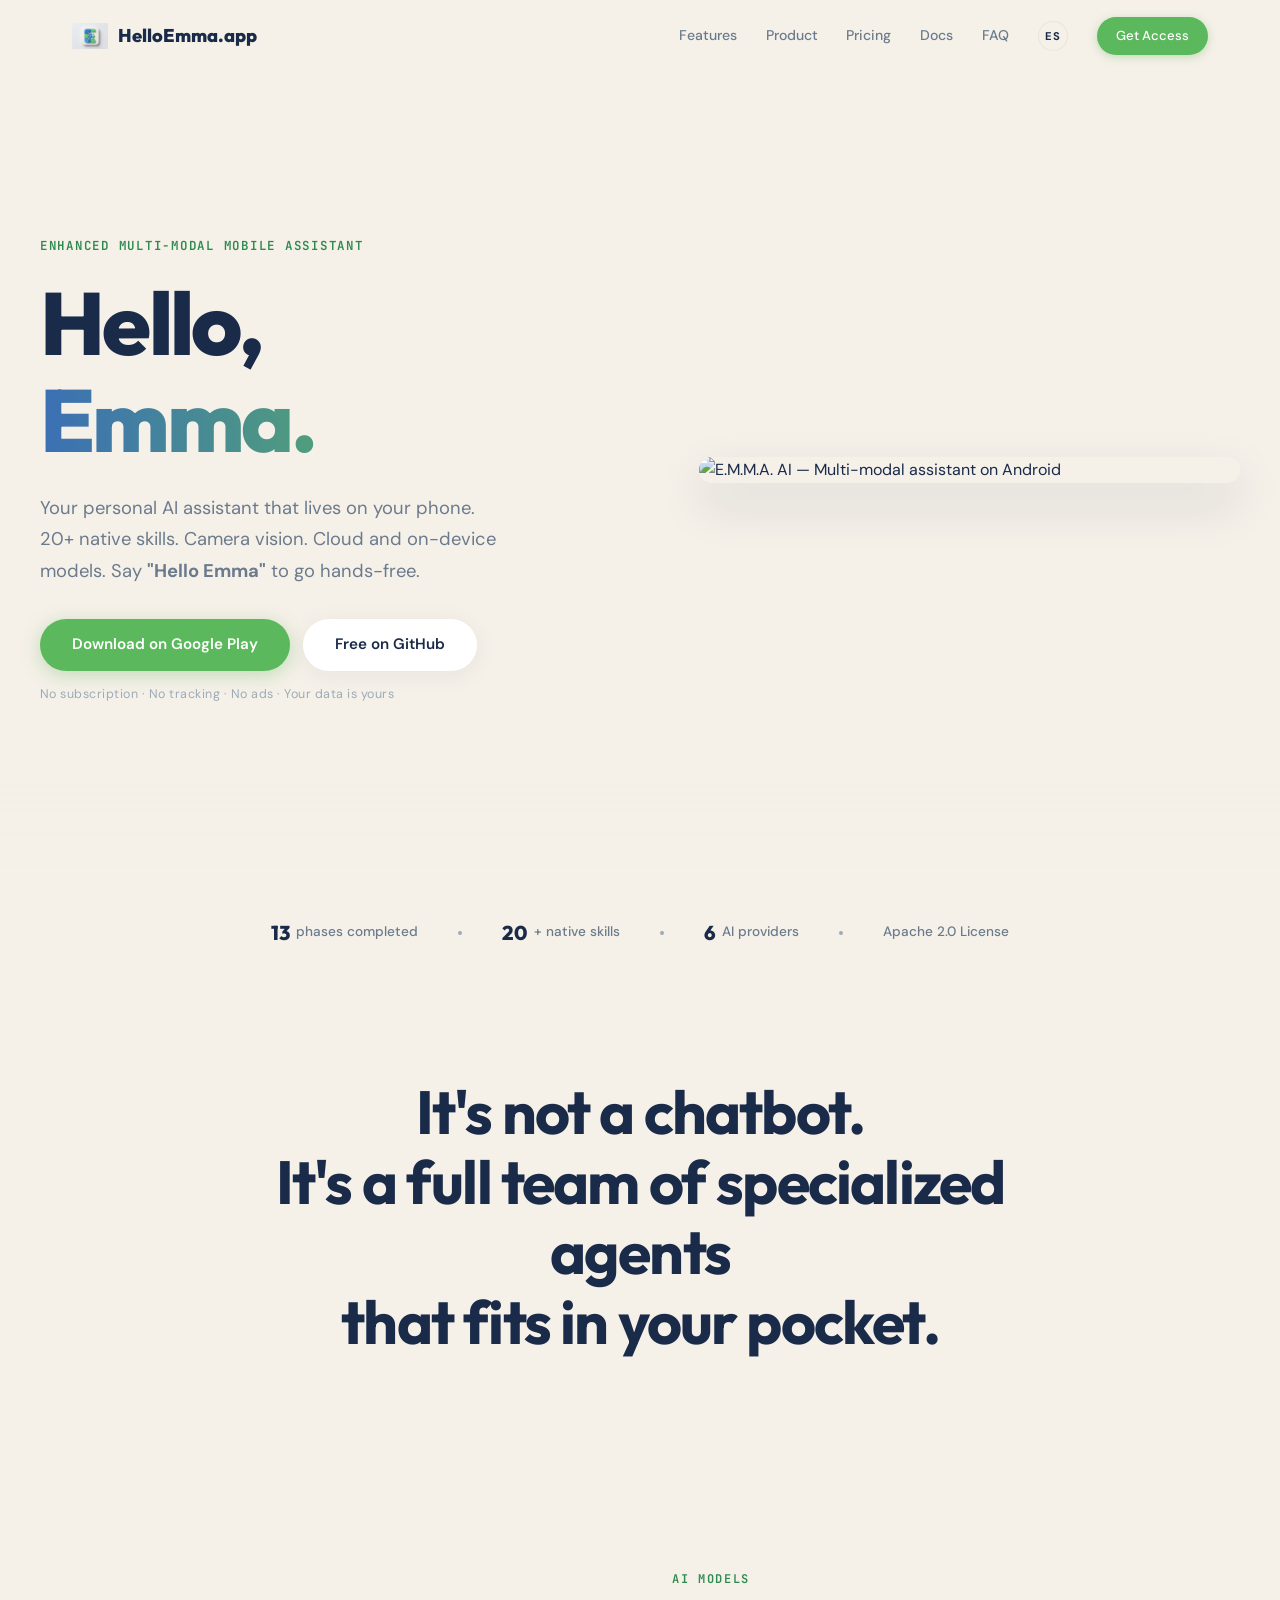
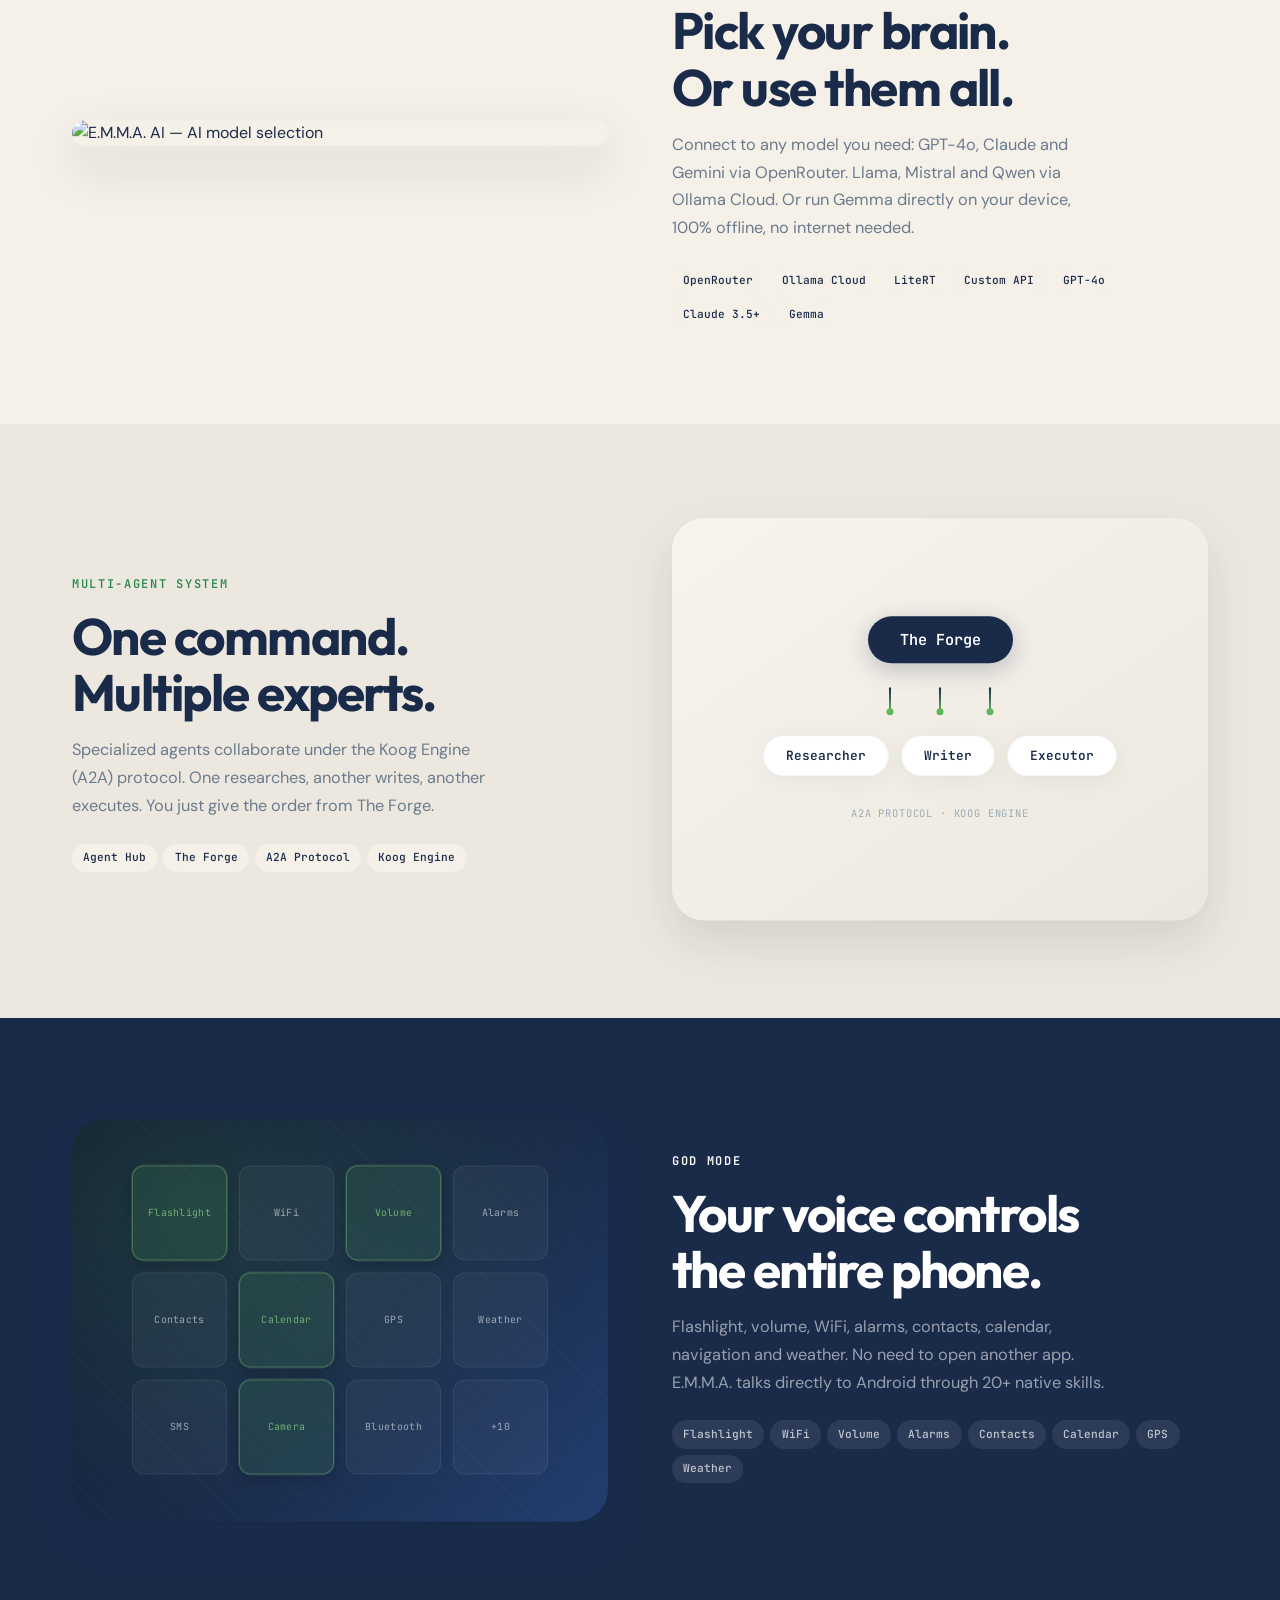
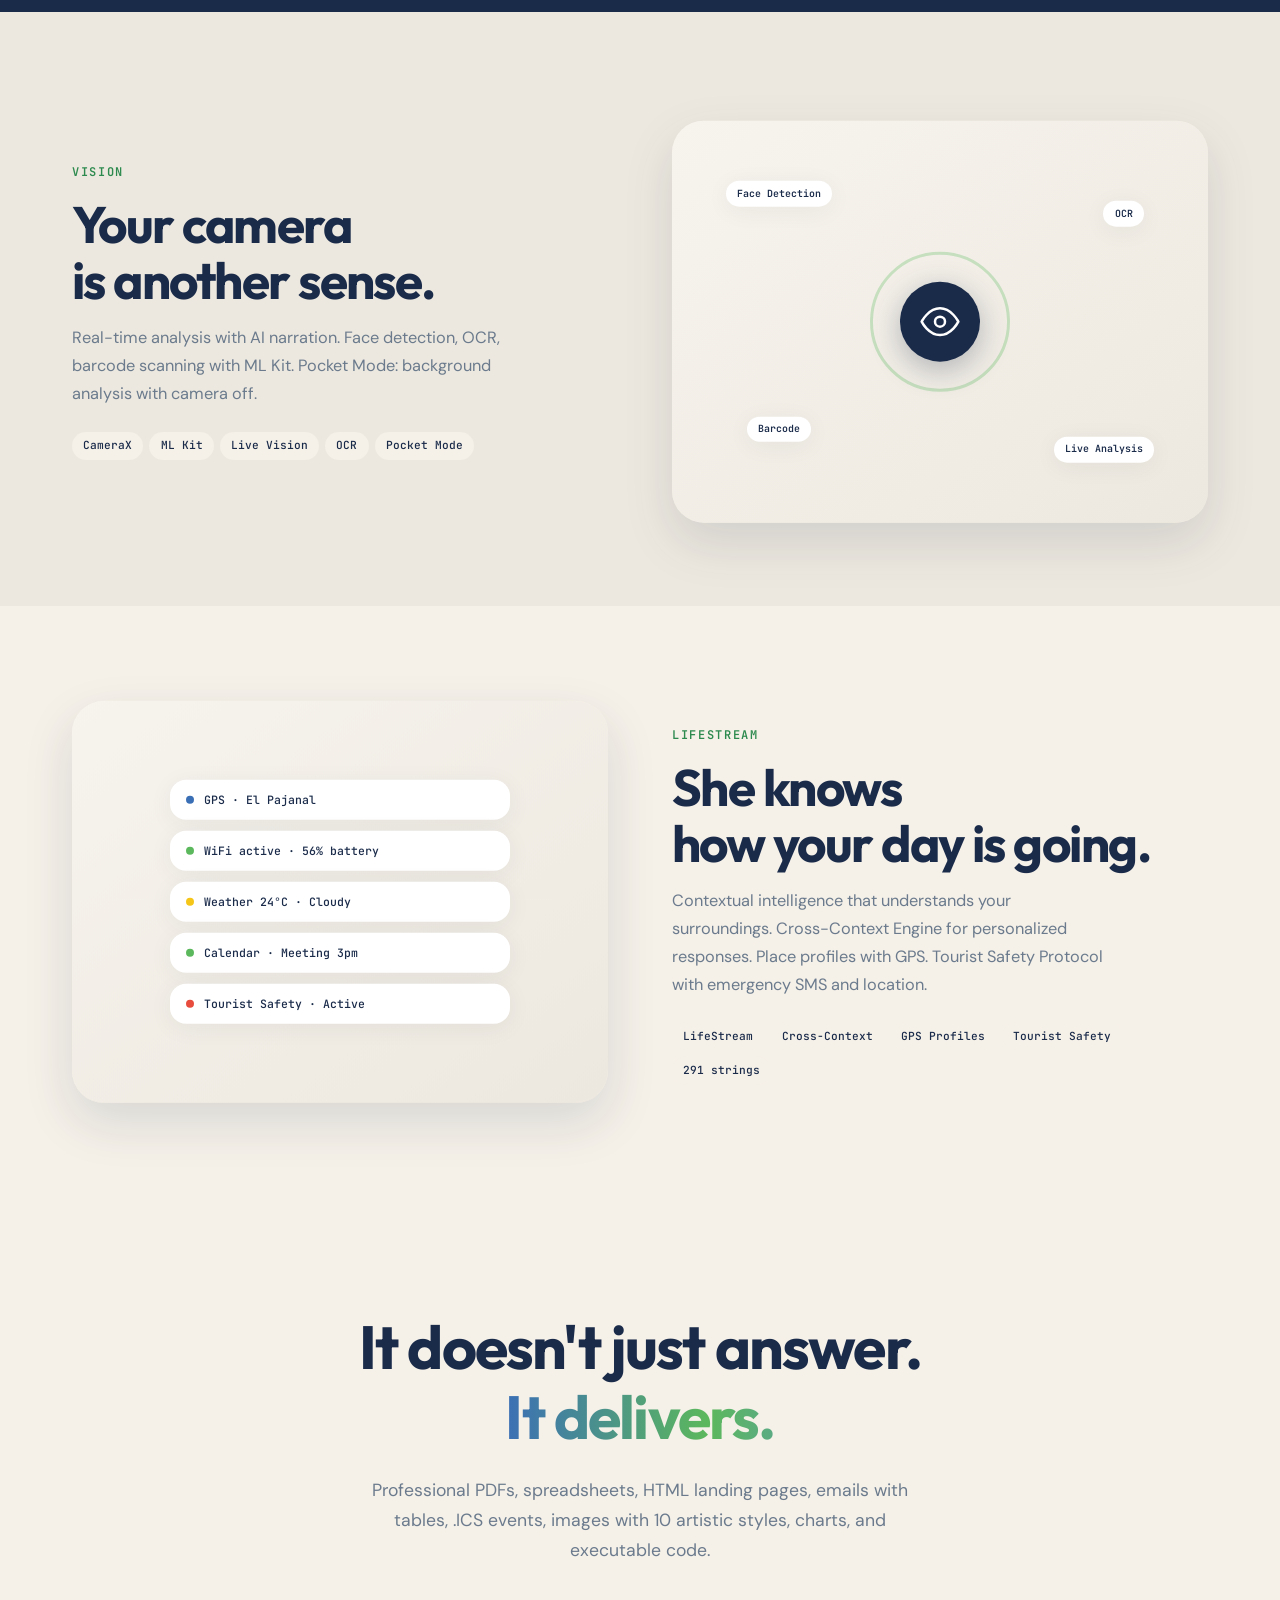
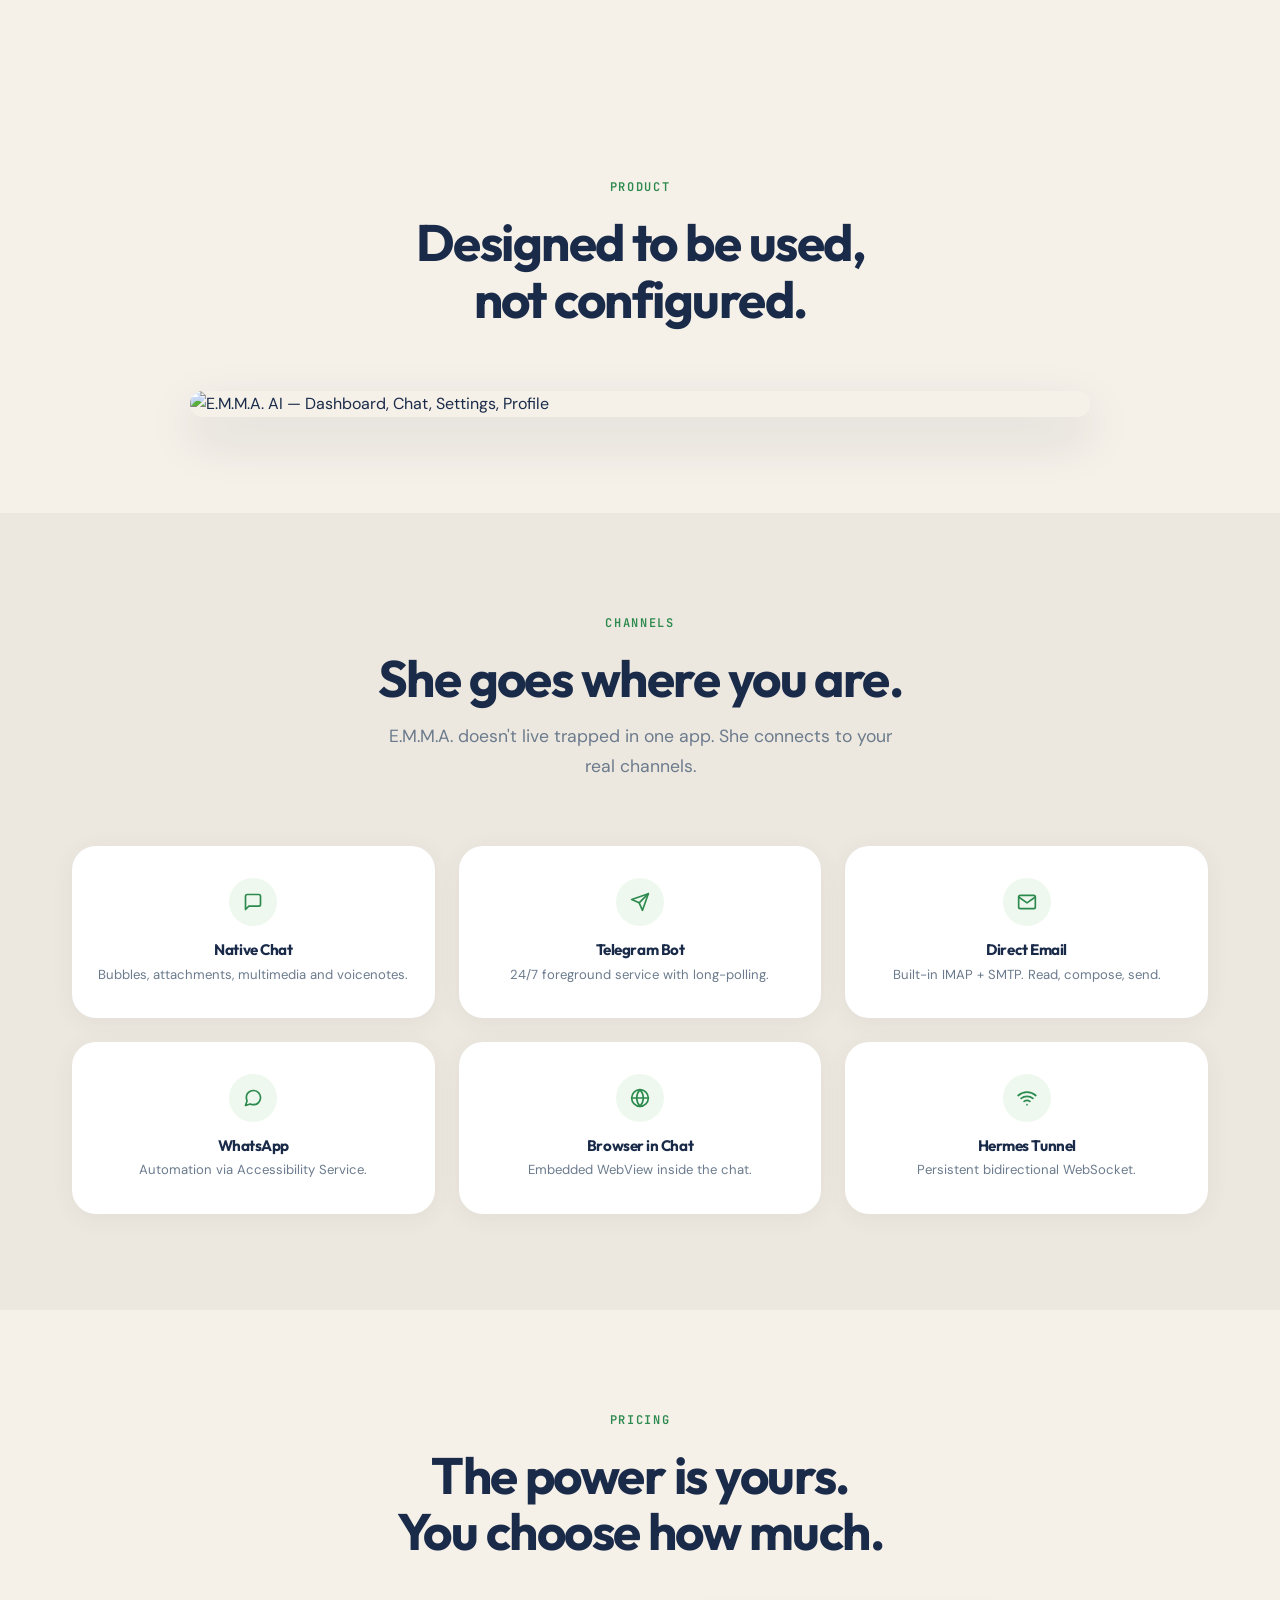
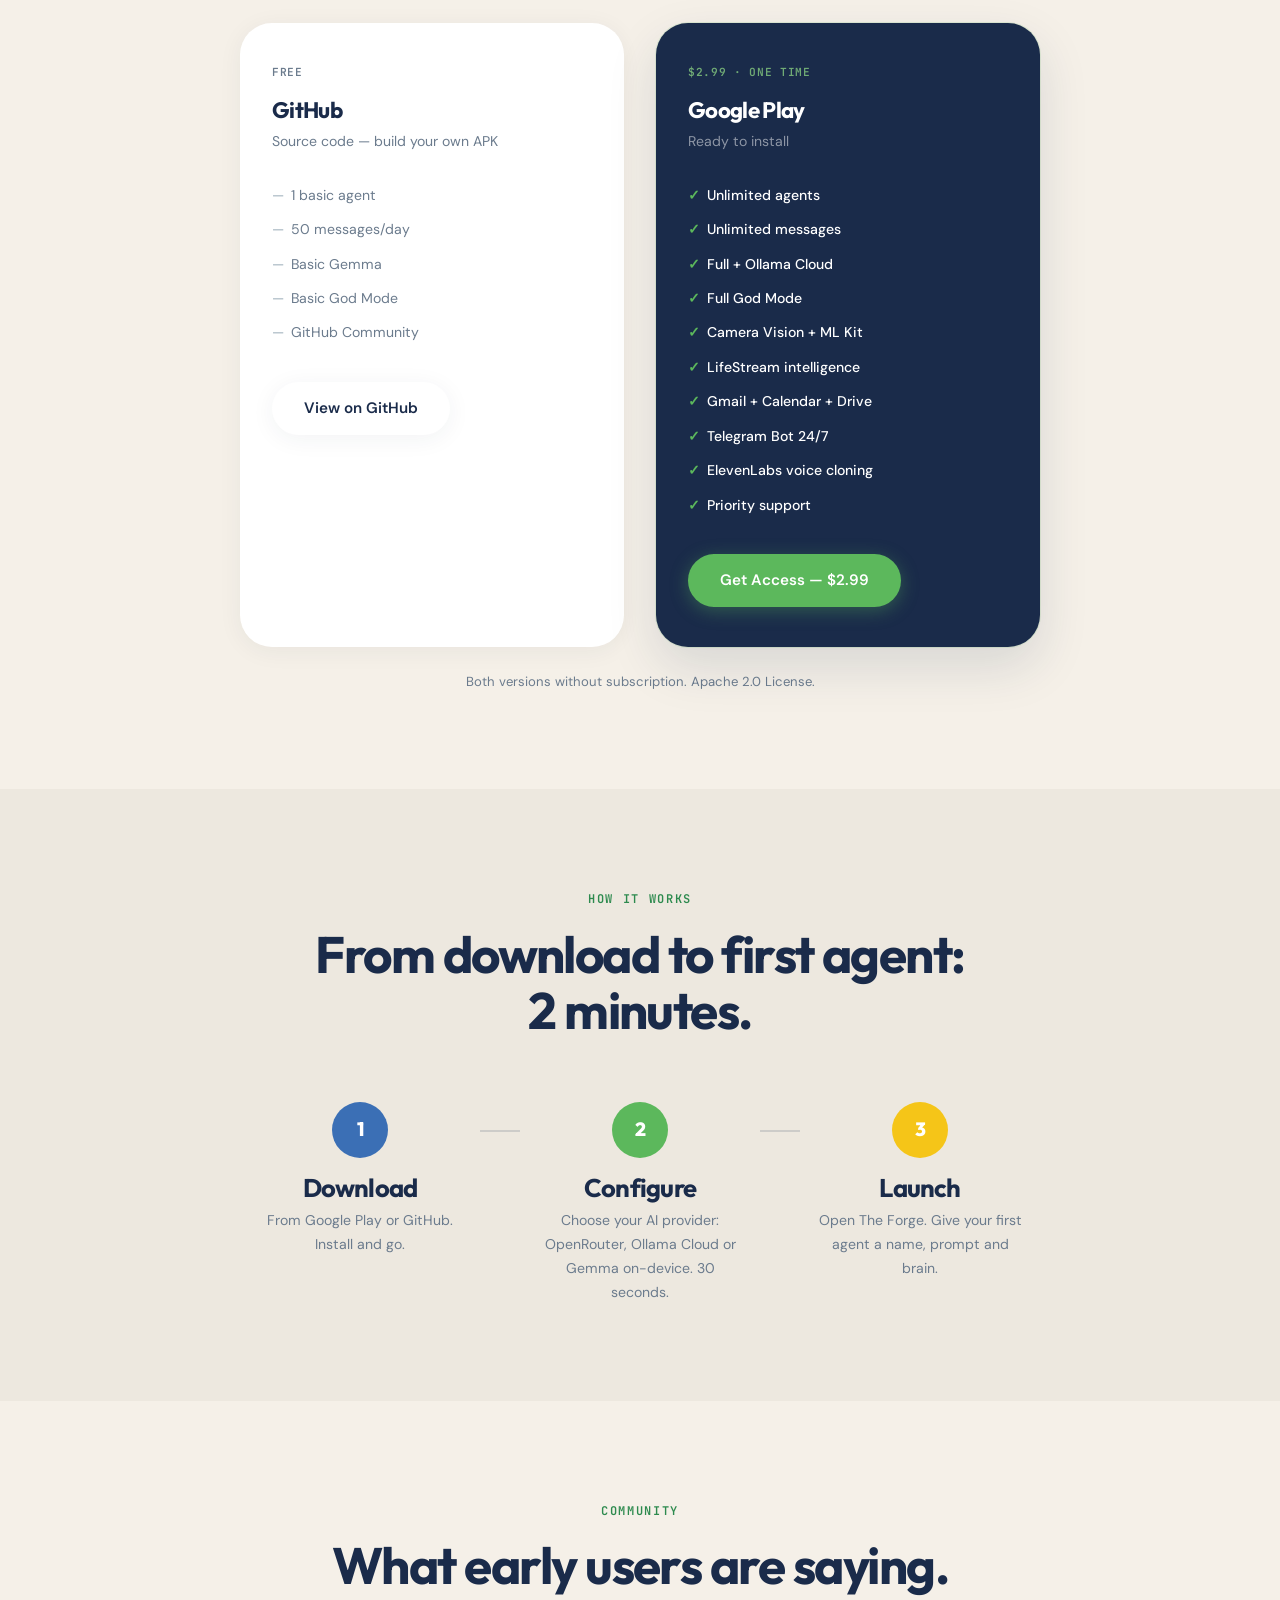
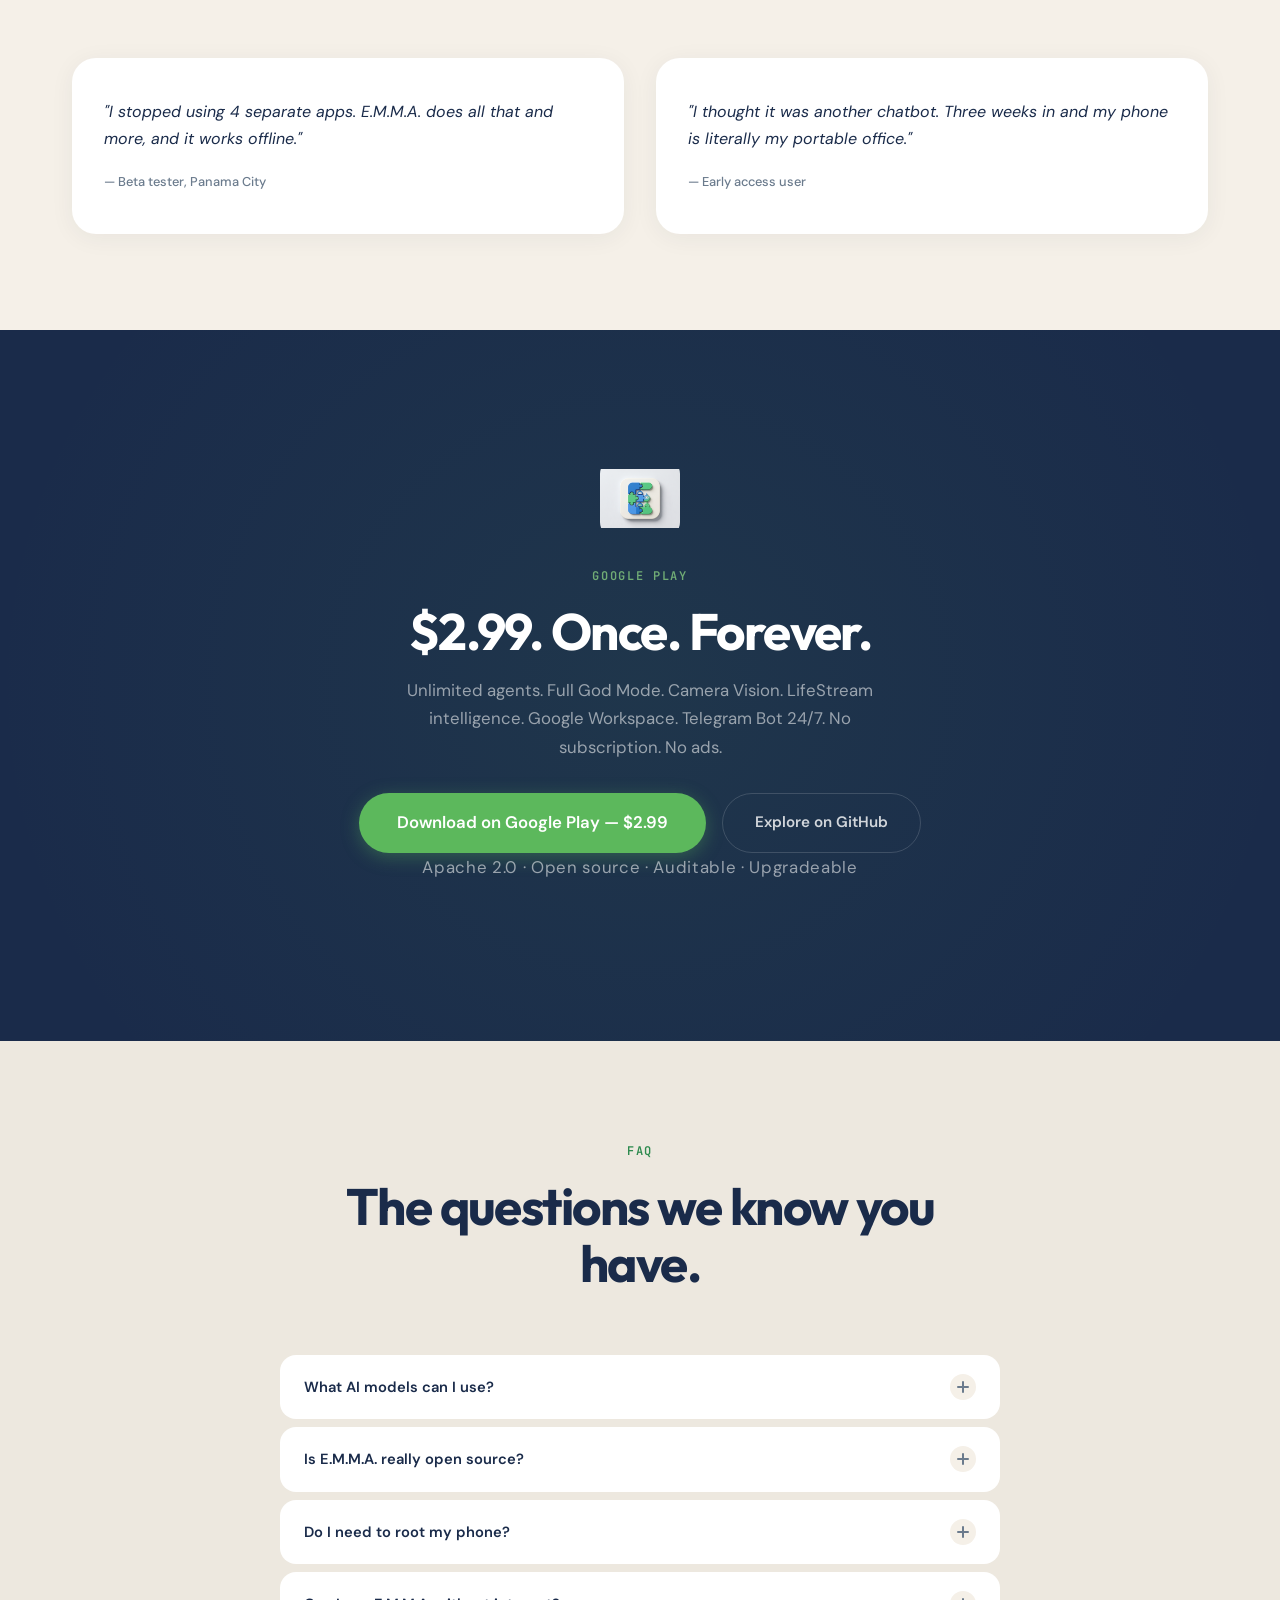
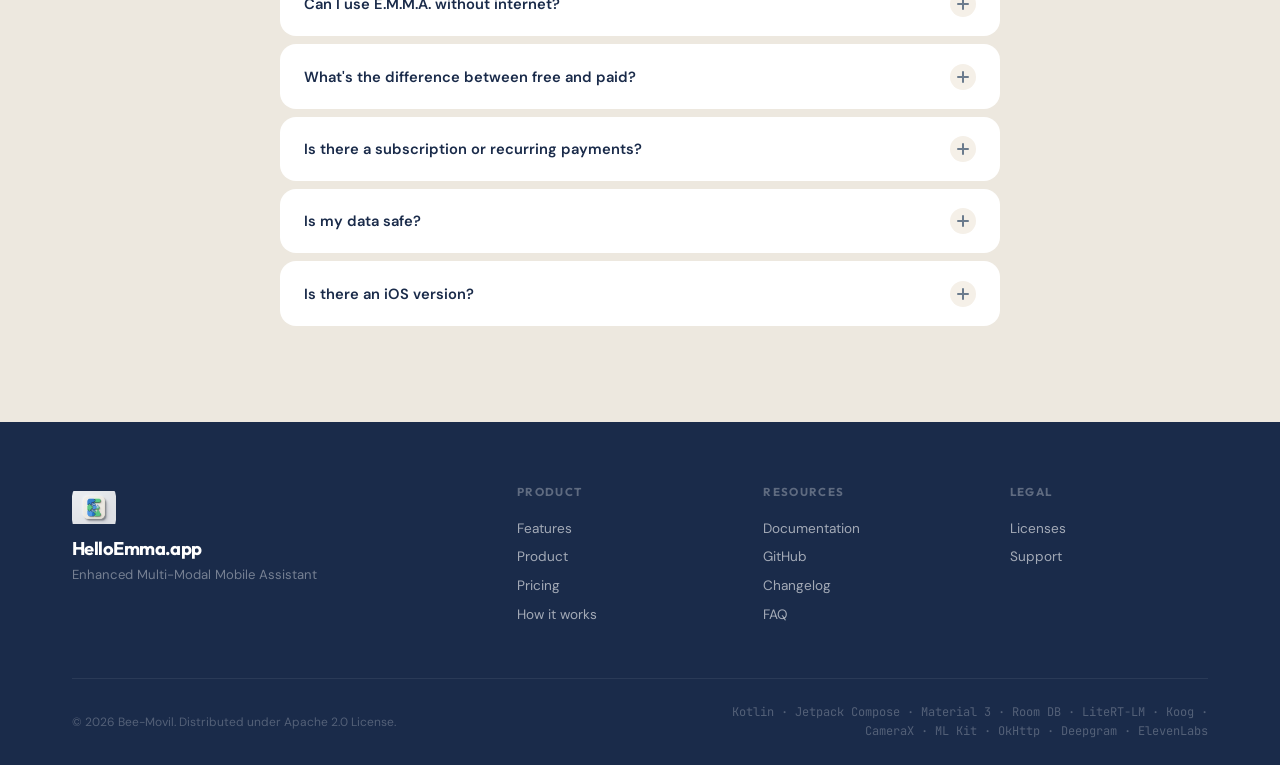
==== commit 2f440d2c: "feat: v2 redesign — HelloEmma.app rebrand, Vision + LifeStream, Apache 2.0 - Redesign landing as v2:" ====
--- a/en/index.html
+++ b/en/index.html
@@ -3,32 +3,31 @@
 <head>
   <meta charset="UTF-8">
   <meta name="viewport" content="width=device-width, initial-scale=1.0">
-  <title>HelloEmma.ai — Enhanced Mobile Multi Agent AI</title>
-  <meta name="description" content="E.M.M.A. AI turns your Android into a multi-agent AI command center. 21 native tools, cloud and on-device models, total privacy.">
+  <title>HelloEmma.app — Enhanced Multi-Modal Mobile Assistant</title>
+  <meta name="description" content="E.M.M.A. AI turns your Android into a multi-modal AI assistant with 20+ native skills, camera vision, contextual LifeStream and total privacy.">
   <meta name="theme-color" content="#F5F0E8">
   <link rel="icon" type="image/png" href="../assets/favicon.png">
-  <link rel="apple-touch-icon" href="../assets/favicon.png">
   <link rel="preconnect" href="https://fonts.googleapis.com">
   <link rel="preconnect" href="https://fonts.gstatic.com" crossorigin>
-  <link href="https://fonts.googleapis.com/css2?family=Inter:wght@400;500;600&family=JetBrains+Mono:wght@400;500;600&family=Outfit:wght@600;700;800&display=swap" rel="stylesheet">
-  <link rel="stylesheet" href="../css/style.css?v=20260415b">
+  <link href="https://fonts.googleapis.com/css2?family=JetBrains+Mono:wght@400;500;600&family=Outfit:wght@400;600;700;800&family=DM+Sans:ital,wght@0,400;0,500;0,600;1,400&display=swap" rel="stylesheet">
+  <link rel="stylesheet" href="../css/v2.css">
 </head>
 <body>
 
-  <!-- ====== NAVIGATION ====== -->
+  <!-- NAV -->
   <nav class="nav" id="nav">
     <div class="nav-inner">
-      <a href="index.html" class="nav-logo">
-        <img src="../assets/logo-3d-clean.jpg" alt="E.M.M.A. AI">
-        HelloEmma.ai
+      <a href="#hero" class="nav-logo">
+        <img src="../assets/emma-icon.png" alt="E.M.M.A. AI">
+        <span>HelloEmma.app</span>
       </a>
       <div class="nav-links" id="nav-links">
         <a href="#features">Features</a>
-        <a href="#screenshots">Product</a>
+        <a href="#product">Product</a>
         <a href="#pricing">Pricing</a>
         <a href="docs.html">Docs</a>
         <a href="#faq">FAQ</a>
-        <a href="../index.html" class="lang-toggle" title="Cambiar a Espanol">ES</a>
+        <a href="../index.html" class="lang-toggle" title="Cambiar a Español">ES</a>
         <a href="#cta" class="nav-cta">Get Access</a>
       </div>
       <button class="nav-mobile-toggle" id="nav-toggle" aria-label="Open menu">
@@ -37,339 +36,361 @@
     </div>
   </nav>
 
-  <!-- ====== HERO ====== -->
-  <section class="hero section" id="hero">
-    <div class="container">
-      <div class="hero-banner">
-        <div class="hero-content">
-          <h1>
-            <span>Hello,</span>
-            <span class="text-gradient">Emma.</span>
-          </h1>
-          <p class="hero-subtitle">
-            The first multi-agent AI platform that lives inside
-            your Android. 21 native tools. Cloud and on-device models.
-            Absolute privacy.
-          </p>
-          <div class="hero-ctas">
-            <a href="#cta" class="btn btn-primary">Get Access — $2.99</a>
-            <a href="https://github.com" class="btn btn-secondary" target="_blank">Free on GitHub</a>
-          </div>
-          <p class="hero-micro">No subscription. One-time payment. Updates included.</p>
-        </div>
-        <div class="hero-image">
-          <img src="../assets/hero-dual-phone.jpg" alt="E.M.M.A. AI — Chat and Dashboard on Android">
-        </div>
-      </div>
-    </div>
-  </section>
-
-  <!-- ====== HELLO EMMA — Multilingual ====== -->
-  <section class="hello-section section" id="hello">
-    <div class="container">
-      <div class="reveal">
-        <h2>Any language.<br>From anywhere.</h2>
-        <p>E.M.M.A. speaks your language. Native multilingual processing, premium synthetic voice, and contextual understanding no matter where you are.</p>
-      </div>
-      <div class="hello-image-wrap reveal-scale delay-1">
-        <img src="../assets/logo-3d-multilingual.jpg" alt="HelloEmma.ai — Hello in every language">
-      </div>
-    </div>
-  </section>
-
-  <!-- ====== SOCIAL PROOF ====== -->
-  <section class="social-proof" id="social-proof">
-    <div class="container">
-      <div class="social-proof-inner">
-        <div class="proof-item">
-          <span class="proof-number" data-target="13">0</span>
-          <span>phases completed</span>
-        </div>
+  <!-- HERO -->
+  <section class="hero" id="hero">
+    <div class="hero-inner">
+      <div class="hero-text">
+        <p class="hero-eyebrow anim-up d1">Enhanced Multi-Modal Mobile Assistant</p>
+        <h1 class="anim-up d2">
+          <span class="hero-line">Hello,</span>
+          <span class="hero-line text-shine">Emma.</span>
+        </h1>
+        <p class="hero-sub anim-up d3">Your personal AI assistant that lives on your phone. 20+ native skills. Camera vision. Cloud and on-device models. Say <strong>"Hello Emma"</strong> to go hands-free.</p>
+        <div class="hero-ctas anim-up d4">
+          <a href="https://play.google.com/store/apps/details?id=com.beemovil.emma" class="btn btn-primary" target="_blank">Download on Google Play</a>
+          <a href="https://github.com/lumenai17-ui/E.M.M.A-AI" class="btn btn-ghost" target="_blank">Free on GitHub</a>
+        </div>
+        <p class="hero-micro anim-up d5">No subscription · No tracking · No ads · Your data is yours</p>
+      </div>
+      <div class="hero-visual anim-up d4">
+        <img src="../assets/hero-v2.jpg" alt="E.M.M.A. AI — Multi-modal assistant on Android" class="hero-img">
+      </div>
+    </div>
+    <div class="hero-fade"></div>
+  </section>
+
+  <!-- SOCIAL PROOF -->
+  <section class="proof" id="social-proof">
+    <div class="container">
+      <div class="proof-strip">
+        <div class="proof-item"><span class="proof-n" data-target="13">0</span> phases completed</div>
         <div class="proof-dot"></div>
-        <div class="proof-item">
-          <span class="proof-number" data-target="21">0</span>
-          <span>native plugins</span>
-        </div>
+        <div class="proof-item"><span class="proof-n" data-target="20">0</span>+ native skills</div>
         <div class="proof-dot"></div>
-        <div class="proof-item">
-          <span class="proof-number" data-target="6">0</span>
-          <span>AI providers</span>
-        </div>
+        <div class="proof-item"><span class="proof-n" data-target="6">0</span> AI providers</div>
         <div class="proof-dot"></div>
-        <div class="proof-item">
-          <span>MIT License</span>
-        </div>
-      </div>
-    </div>
-  </section>
-
-  <!-- ====== FEATURE 1 — Multi-Model AI ====== -->
-  <section class="feature-block section" id="features">
-    <div class="container">
-      <div class="feature-block-inner">
-        <div class="feature-visual reveal-left">
-          <img src="../assets/logo-3d-alt.jpg" alt="E.M.M.A. AI - Multi-model architecture">
-        </div>
-        <div class="feature-text reveal-right">
+        <div class="proof-item">Apache 2.0 License</div>
+      </div>
+    </div>
+  </section>
+
+  <!-- STATEMENT 1 -->
+  <section class="statement">
+    <div class="container">
+      <h2 class="reveal">It's not a chatbot.<br>It's a full team of specialized agents<br>that fits in your pocket.</h2>
+    </div>
+  </section>
+
+  <!-- FEATURES -->
+  <section class="features" id="features">
+
+    <!-- Feature 1: Multi-Model -->
+    <div class="feat">
+      <div class="container feat-grid">
+        <div class="feat-visual reveal-left">
+          <img src="../assets/multi-model-v2.jpg" alt="E.M.M.A. AI — AI model selection" class="feat-img">
+        </div>
+        <div class="feat-text reveal-right">
           <span class="eyebrow">AI Models</span>
-          <h2>Choose your brain. Or use them all.</h2>
-          <p>Connect to the model you need: GPT-4o, Claude and Gemini in the cloud. Gemma 4 and Qwen 3 via Ollama. Or run ARM inference 100% offline directly on your processor.</p>
-          <div class="feature-pills">
-            <span class="feature-pill">OpenRouter</span>
-            <span class="feature-pill">Ollama</span>
-            <span class="feature-pill">LiteRT</span>
-            <span class="feature-pill">Custom API</span>
-            <span class="feature-pill">GPT-4o</span>
-            <span class="feature-pill">Claude 3.5+</span>
-            <span class="feature-pill">Gemma 4</span>
-          </div>
-          <a href="#ai-detail" class="feature-link">More about models <span class="arrow">&#8594;</span></a>
-        </div>
-      </div>
-    </div>
-  </section>
-
-  <!-- ====== STATEMENT ====== -->
+          <h2>Pick your brain.<br>Or use them all.</h2>
+          <p>Connect to any model you need: GPT-4o, Claude and Gemini via OpenRouter. Llama, Mistral and Qwen via Ollama Cloud. Or run Gemma directly on your device, 100% offline, no internet needed.</p>
+          <div class="pills">
+            <span>OpenRouter</span><span>Ollama Cloud</span><span>LiteRT</span><span>Custom API</span><span>GPT-4o</span><span>Claude 3.5+</span><span>Gemma</span>
+          </div>
+        </div>
+      </div>
+    </div>
+
+    <!-- Feature 2: Multi-Agent -->
+    <div class="feat feat-alt">
+      <div class="container feat-grid feat-reversed">
+        <div class="feat-visual reveal-right">
+          <div class="agent-visual">
+            <div class="agent-flow">
+              <div class="agent-node agent-main">The Forge</div>
+              <div class="agent-lines"><span></span><span></span><span></span></div>
+              <div class="agent-row">
+                <div class="agent-node agent-sub">Researcher</div>
+                <div class="agent-node agent-sub">Writer</div>
+                <div class="agent-node agent-sub">Executor</div>
+              </div>
+              <div class="agent-protocol">A2A Protocol · Koog Engine</div>
+            </div>
+          </div>
+        </div>
+        <div class="feat-text reveal-left">
+          <span class="eyebrow">Multi-agent system</span>
+          <h2>One command.<br>Multiple experts.</h2>
+          <p>Specialized agents collaborate under the Koog Engine (A2A) protocol. One researches, another writes, another executes. You just give the order from The Forge.</p>
+          <div class="pills">
+            <span>Agent Hub</span><span>The Forge</span><span>A2A Protocol</span><span>Koog Engine</span>
+          </div>
+        </div>
+      </div>
+    </div>
+
+    <!-- Feature 3: God Mode -->
+    <div class="feat feat-dark">
+      <div class="container feat-grid">
+        <div class="feat-visual reveal-left">
+          <div class="god-visual">
+            <div class="god-grid">
+              <div class="god-chip on">Flashlight</div>
+              <div class="god-chip">WiFi</div>
+              <div class="god-chip on">Volume</div>
+              <div class="god-chip">Alarms</div>
+              <div class="god-chip">Contacts</div>
+              <div class="god-chip on">Calendar</div>
+              <div class="god-chip">GPS</div>
+              <div class="god-chip">Weather</div>
+              <div class="god-chip">SMS</div>
+              <div class="god-chip on">Camera</div>
+              <div class="god-chip">Bluetooth</div>
+              <div class="god-chip last">+10</div>
+            </div>
+          </div>
+        </div>
+        <div class="feat-text reveal-right">
+          <span class="eyebrow">God Mode</span>
+          <h2>Your voice controls<br>the entire phone.</h2>
+          <p>Flashlight, volume, WiFi, alarms, contacts, calendar, navigation and weather. No need to open another app. E.M.M.A. talks directly to Android through 20+ native skills.</p>
+          <div class="pills pills-dark">
+            <span>Flashlight</span><span>WiFi</span><span>Volume</span><span>Alarms</span><span>Contacts</span><span>Calendar</span><span>GPS</span><span>Weather</span>
+          </div>
+        </div>
+      </div>
+    </div>
+
+    <!-- Feature 4: Vision -->
+    <div class="feat feat-alt">
+      <div class="container feat-grid feat-reversed">
+        <div class="feat-visual reveal-right">
+          <div class="vision-visual">
+            <div class="vision-ring"></div>
+            <div class="vision-center">
+              <svg viewBox="0 0 24 24" width="40" height="40" fill="none" stroke="white" stroke-width="1.5" stroke-linecap="round" stroke-linejoin="round"><path d="M1 12s4-8 11-8 11 8 11 8-4 8-11 8-11-8-11-8z"/><circle cx="12" cy="12" r="3"/></svg>
+            </div>
+            <div class="vision-labels">
+              <span class="vl vl-1">Face Detection</span>
+              <span class="vl vl-2">OCR</span>
+              <span class="vl vl-3">Barcode</span>
+              <span class="vl vl-4">Live Analysis</span>
+            </div>
+          </div>
+        </div>
+        <div class="feat-text reveal-left">
+          <span class="eyebrow">Vision</span>
+          <h2>Your camera<br>is another sense.</h2>
+          <p>Real-time analysis with AI narration. Face detection, OCR, barcode scanning with ML Kit. Pocket Mode: background analysis with camera off.</p>
+          <div class="pills">
+            <span>CameraX</span><span>ML Kit</span><span>Live Vision</span><span>OCR</span><span>Pocket Mode</span>
+          </div>
+        </div>
+      </div>
+    </div>
+
+    <!-- Feature 5: LifeStream -->
+    <div class="feat">
+      <div class="container feat-grid">
+        <div class="feat-visual reveal-left">
+          <div class="life-visual">
+            <div class="life-stream">
+              <div class="life-signal s1"><span class="ls-dot"></span>GPS · El Pajanal</div>
+              <div class="life-signal s2"><span class="ls-dot"></span>WiFi active · 56% battery</div>
+              <div class="life-signal s3"><span class="ls-dot"></span>Weather 24°C · Cloudy</div>
+              <div class="life-signal s4"><span class="ls-dot"></span>Calendar · Meeting 3pm</div>
+              <div class="life-signal s5"><span class="ls-dot"></span>Tourist Safety · Active</div>
+            </div>
+          </div>
+        </div>
+        <div class="feat-text reveal-right">
+          <span class="eyebrow">LifeStream</span>
+          <h2>She knows<br>how your day is going.</h2>
+          <p>Contextual intelligence that understands your surroundings. Cross-Context Engine for personalized responses. Place profiles with GPS. Tourist Safety Protocol with emergency SMS and location.</p>
+          <div class="pills">
+            <span>LifeStream</span><span>Cross-Context</span><span>GPS Profiles</span><span>Tourist Safety</span><span>291 strings</span>
+          </div>
+        </div>
+      </div>
+    </div>
+  </section>
+
+  <!-- STATEMENT 2 -->
   <section class="statement">
-    <div class="container reveal">
-      <h2>It's not a chatbot.<br>It's a full team of specialized agents<br>that fits in your pocket.</h2>
-    </div>
-  </section>
-
-  <!-- ====== FEATURE 2 — Multi-Agent (reversed) ====== -->
-  <section class="feature-block reversed" style="background: var(--bg-alt);">
-    <div class="container">
-      <div class="feature-block-inner">
-        <div class="feature-visual reveal-right">
-          <img src="../assets/screenshots-4panel.jpg" alt="E.M.M.A. AI - Dashboard, Chat, Settings, Profile">
-        </div>
-        <div class="feature-text reveal-left">
-          <span class="eyebrow">Multi-agent system</span>
-          <h2>One command. Multiple experts.</h2>
-          <p>Specialized agents collaborate under the Koog Engine (A2A) protocol. One researches, another writes, another executes. You just give the order from The Forge.</p>
-          <div class="feature-pills">
-            <span class="feature-pill">Agent Hub</span>
-            <span class="feature-pill">The Forge</span>
-            <span class="feature-pill">A2A Protocol</span>
-            <span class="feature-pill">Koog Engine</span>
-          </div>
-          <a href="#" class="feature-link">Explore agents <span class="arrow">&#8594;</span></a>
-        </div>
-      </div>
-    </div>
-  </section>
-
-  <!-- ====== FEATURE 3 — God Mode (dark) ====== -->
-  <section class="feature-block dark" id="god-mode">
-    <div class="container">
-      <div class="feature-block-inner">
-        <div class="feature-visual reveal-left">
-          <img src="../assets/hero-dual-phone.jpg" alt="E.M.M.A. AI - Full device control">
-        </div>
-        <div class="feature-text reveal-right">
-          <span class="eyebrow">God Mode</span>
-          <h2>Your voice controls the entire phone.</h2>
-          <p>Flashlight, volume, WiFi, alarms, contacts, calendar, navigation and weather. No need to open another app. E.M.M.A. talks directly to Android through 21 native plugins.</p>
-          <div class="feature-pills">
-            <span class="feature-pill">Flashlight</span>
-            <span class="feature-pill">WiFi</span>
-            <span class="feature-pill">Volume</span>
-            <span class="feature-pill">Alarms</span>
-            <span class="feature-pill">Contacts</span>
-            <span class="feature-pill">Calendar</span>
-            <span class="feature-pill">GPS</span>
-            <span class="feature-pill">Weather</span>
-          </div>
-          <a href="#" class="feature-link">See all plugins <span class="arrow">&#8594;</span></a>
-        </div>
-      </div>
-    </div>
-  </section>
-
-  <!-- ====== STATEMENT 2 ====== -->
-  <section class="statement">
-    <div class="container reveal">
-      <h2>It doesn't just answer.<br><span class="text-gradient">It delivers.</span></h2>
-      <p>Professional PDFs, spreadsheets, HTML landing pages, emails with tables, .ICS events, images with 10 artistic styles, charts, and executable code.</p>
-    </div>
-  </section>
-
-  <!-- ====== SCREENSHOTS 4-PANEL ====== -->
-  <section class="screenshots-section section" id="screenshots">
+    <div class="container">
+      <h2 class="reveal">It doesn't just answer.<br><span class="text-shine">It delivers.</span></h2>
+      <p class="reveal statement-sub">Professional PDFs, spreadsheets, HTML landing pages, emails with tables, .ICS events, images with 10 artistic styles, charts, and executable code.</p>
+    </div>
+  </section>
+
+  <!-- PRODUCT SCREENSHOTS -->
+  <section class="product" id="product">
     <div class="container">
       <div class="section-header reveal">
         <span class="eyebrow">Product</span>
-        <h2>Designed to be used, not configured.</h2>
-      </div>
-      <div class="screenshots-image reveal-scale">
-        <img src="../assets/screenshots-4panel.jpg" alt="E.M.M.A. AI - Product views: Dashboard, Chat, Settings, Profile">
-      </div>
-    </div>
-  </section>
-
-  <!-- ====== CHANNELS ====== -->
-  <section class="section" id="channels" style="background: var(--bg-alt);">
+        <h2>Designed to be used,<br>not configured.</h2>
+      </div>
+      <div class="product-visual reveal-scale">
+        <img src="../assets/product-4panel-v2.jpg" alt="E.M.M.A. AI — Dashboard, Chat, Settings, Profile" class="product-img">
+      </div>
+    </div>
+  </section>
+
+  <!-- CHANNELS -->
+  <section class="channels" id="channels">
     <div class="container">
       <div class="section-header reveal">
         <span class="eyebrow">Channels</span>
         <h2>She goes where you are.</h2>
-        <p>E.M.M.A. doesn't live trapped in a single app. She connects to your real channels.</p>
-      </div>
-      <div class="channels-list">
-        <div class="channel-item reveal delay-1">
-          <div class="channel-icon">
-            <svg viewBox="0 0 24 24"><path d="M21 15a2 2 0 0 1-2 2H7l-4 4V5a2 2 0 0 1 2-2h14a2 2 0 0 1 2 2z"/></svg>
-          </div>
+        <p>E.M.M.A. doesn't live trapped in one app. She connects to your real channels.</p>
+      </div>
+      <div class="channel-grid">
+        <div class="channel-card reveal d1">
+          <div class="ch-icon"><svg viewBox="0 0 24 24"><path d="M21 15a2 2 0 0 1-2 2H7l-4 4V5a2 2 0 0 1 2-2h14a2 2 0 0 1 2 2z"/></svg></div>
           <h4>Native Chat</h4>
-          <p>Bubbles, attachments, multimedia and voicenotes. The main experience.</p>
-        </div>
-        <div class="channel-item reveal delay-1">
-          <div class="channel-icon">
-            <svg viewBox="0 0 24 24"><path d="M22 2L11 13"/><path d="M22 2l-7 20-4-9-9-4z"/></svg>
-          </div>
+          <p>Bubbles, attachments, multimedia and voicenotes.</p>
+        </div>
+        <div class="channel-card reveal d2">
+          <div class="ch-icon"><svg viewBox="0 0 24 24"><path d="M22 2L11 13"/><path d="M22 2l-7 20-4-9-9-4z"/></svg></div>
           <h4>Telegram Bot</h4>
-          <p>24/7 foreground service with long-polling. Responds from Telegram.</p>
-        </div>
-        <div class="channel-item reveal delay-2">
-          <div class="channel-icon">
-            <svg viewBox="0 0 24 24"><path d="M4 4h16c1.1 0 2 .9 2 2v12c0 1.1-.9 2-2 2H4c-1.1 0-2-.9-2-2V6c0-1.1.9-2 2-2z"/><polyline points="22,6 12,13 2,6"/></svg>
-          </div>
+          <p>24/7 foreground service with long-polling.</p>
+        </div>
+        <div class="channel-card reveal d1">
+          <div class="ch-icon"><svg viewBox="0 0 24 24"><path d="M4 4h16c1.1 0 2 .9 2 2v12c0 1.1-.9 2-2 2H4c-1.1 0-2-.9-2-2V6c0-1.1.9-2 2-2z"/><polyline points="22,6 12,13 2,6"/></svg></div>
           <h4>Direct Email</h4>
-          <p>Built-in IMAP + SMTP. Reads your inbox, composes, sends and searches.</p>
-        </div>
-        <div class="channel-item reveal delay-2">
-          <div class="channel-icon">
-            <svg viewBox="0 0 24 24"><path d="M21 11.5a8.38 8.38 0 0 1-.9 3.8 8.5 8.5 0 0 1-7.6 4.7 8.38 8.38 0 0 1-3.8-.9L3 21l1.9-5.7a8.38 8.38 0 0 1-.9-3.8 8.5 8.5 0 0 1 4.7-7.6 8.38 8.38 0 0 1 3.8-.9h.5a8.48 8.48 0 0 1 8 8v.5z"/></svg>
-          </div>
+          <p>Built-in IMAP + SMTP. Read, compose, send.</p>
+        </div>
+        <div class="channel-card reveal d2">
+          <div class="ch-icon"><svg viewBox="0 0 24 24"><path d="M21 11.5a8.38 8.38 0 0 1-.9 3.8 8.5 8.5 0 0 1-7.6 4.7 8.38 8.38 0 0 1-3.8-.9L3 21l1.9-5.7a8.38 8.38 0 0 1-.9-3.8 8.5 8.5 0 0 1 4.7-7.6 8.38 8.38 0 0 1 3.8-.9h.5a8.48 8.48 0 0 1 8 8v.5z"/></svg></div>
           <h4>WhatsApp</h4>
-          <p>Automation via Accessibility Service or Android Intents.</p>
-        </div>
-        <div class="channel-item reveal delay-3">
-          <div class="channel-icon">
-            <svg viewBox="0 0 24 24"><circle cx="12" cy="12" r="10"/><line x1="2" y1="12" x2="22" y2="12"/><path d="M12 2a15.3 15.3 0 0 1 4 10 15.3 15.3 0 0 1-4 10 15.3 15.3 0 0 1-4-10 15.3 15.3 0 0 1 4-10z"/></svg>
-          </div>
+          <p>Automation via Accessibility Service.</p>
+        </div>
+        <div class="channel-card reveal d1">
+          <div class="ch-icon"><svg viewBox="0 0 24 24"><circle cx="12" cy="12" r="10"/><line x1="2" y1="12" x2="22" y2="12"/><path d="M12 2a15.3 15.3 0 0 1 4 10 15.3 15.3 0 0 1-4 10 15.3 15.3 0 0 1-4-10 15.3 15.3 0 0 1 4-10z"/></svg></div>
           <h4>Browser in Chat</h4>
-          <p>Embedded WebView. Browse without disconnecting from the chat.</p>
-        </div>
-        <div class="channel-item reveal delay-3">
-          <div class="channel-icon">
-            <svg viewBox="0 0 24 24"><path d="M5 12.55a11 11 0 0 1 14.08 0"/><path d="M1.42 9a16 16 0 0 1 21.16 0"/><path d="M8.53 16.11a6 6 0 0 1 6.95 0"/><line x1="12" y1="20" x2="12.01" y2="20"/></svg>
-          </div>
+          <p>Embedded WebView inside the chat.</p>
+        </div>
+        <div class="channel-card reveal d2">
+          <div class="ch-icon"><svg viewBox="0 0 24 24"><path d="M5 12.55a11 11 0 0 1 14.08 0"/><path d="M1.42 9a16 16 0 0 1 21.16 0"/><path d="M8.53 16.11a6 6 0 0 1 6.95 0"/><line x1="12" y1="20" x2="12.01" y2="20"/></svg></div>
           <h4>Hermes Tunnel</h4>
-          <p>Persistent WebSocket. Bidirectional communication with Wake Lock.</p>
-        </div>
-      </div>
-    </div>
-  </section>
-
-  <!-- ====== COMPARISON TABLE ====== -->
-  <section class="section" id="pricing">
+          <p>Persistent bidirectional WebSocket.</p>
+        </div>
+      </div>
+    </div>
+  </section>
+
+  <!-- PRICING -->
+  <section class="pricing" id="pricing">
     <div class="container">
       <div class="section-header reveal">
         <span class="eyebrow">Pricing</span>
-        <h2>The power is yours. You choose how much.</h2>
-      </div>
-      <div class="comparison-wrapper reveal-scale">
-        <table class="comparison-table">
-          <thead>
-            <tr>
-              <th>Feature</th>
-              <th>GitHub (Source Code)</th>
-              <th>Early Access ($2.99)</th>
-            </tr>
-          </thead>
-          <tbody>
-            <tr><td>Distribution</td><td>Source code — build your own APK</td><td><span class="check">Ready-to-install APK</span></td></tr>
-            <tr><td>Ideal for</td><td>Developers and contributors</td><td><span class="check">End users</span></td></tr>
-            <tr><td>Agents</td><td>1 basic agent</td><td><span class="check">Unlimited</span></td></tr>
-            <tr><td>Messages</td><td>50/day</td><td><span class="check">No limit</span></td></tr>
-            <tr><td>On-Device Models</td><td>Gemma 4 (basic)</td><td><span class="check">Full + Ollama</span></td></tr>
-            <tr><td>Cloud Models</td><td>Limited access</td><td><span class="check">Full OpenRouter</span></td></tr>
-            <tr><td>God Mode</td><td>Basic functions</td><td><span class="check">Full control</span></td></tr>
-            <tr><td>Export</td><td><span class="cross">&mdash;</span></td><td><span class="check">PDF, CSV, HTML, images</span></td></tr>
-            <tr><td>Google Workspace</td><td><span class="cross">&mdash;</span></td><td><span class="check">Gmail + Calendar + Tasks + Drive</span></td></tr>
-            <tr><td>Telegram Bot</td><td><span class="cross">&mdash;</span></td><td><span class="check">Foreground Service 24/7</span></td></tr>
-            <tr><td>Premium Voice</td><td><span class="cross">&mdash;</span></td><td><span class="check">ElevenLabs voice cloning</span></td></tr>
-            <tr><td>Support</td><td>GitHub Community</td><td><span class="check">Priority</span></td></tr>
-            <tr><td>Ads</td><td>None</td><td>None</td></tr>
-          </tbody>
-        </table>
-      </div>
-      <p style="text-align:center; margin-top:1.5rem; font-size:0.85rem; color:var(--muted);">
-        Both versions with no subscription. The GitHub version is MIT-licensed source code for developers who want to build, audit or contribute. Early Access includes a pre-compiled APK ready to install.
-      </p>
-    </div>
-  </section>
-
-  <!-- ====== HOW IT WORKS ====== -->
-  <section class="section" id="how" style="background: var(--bg-alt);">
+        <h2>The power is yours.<br>You choose how much.</h2>
+      </div>
+      <div class="pricing-cards reveal-scale">
+        <div class="price-card">
+          <div class="price-badge">Free</div>
+          <h3>GitHub</h3>
+          <p class="price-desc">Source code — build your own APK</p>
+          <ul>
+            <li>1 basic agent</li>
+            <li>50 messages/day</li>
+            <li>Basic Gemma</li>
+            <li>Basic God Mode</li>
+            <li>GitHub Community</li>
+          </ul>
+          <a href="https://github.com/lumenai17-ui/E.M.M.A-AI" class="btn btn-ghost" target="_blank">View on GitHub</a>
+        </div>
+        <div class="price-card price-featured">
+          <div class="price-badge">$2.99 · One time</div>
+          <h3>Google Play</h3>
+          <p class="price-desc">Ready to install</p>
+          <ul>
+            <li class="hl">Unlimited agents</li>
+            <li class="hl">Unlimited messages</li>
+            <li class="hl">Full + Ollama Cloud</li>
+            <li class="hl">Full God Mode</li>
+            <li class="hl">Camera Vision + ML Kit</li>
+            <li class="hl">LifeStream intelligence</li>
+            <li class="hl">Gmail + Calendar + Drive</li>
+            <li class="hl">Telegram Bot 24/7</li>
+            <li class="hl">ElevenLabs voice cloning</li>
+            <li class="hl">Priority support</li>
+          </ul>
+          <a href="https://play.google.com/store/apps/details?id=com.beemovil.emma" class="btn btn-primary" target="_blank">Get Access — $2.99</a>
+        </div>
+      </div>
+      <p class="pricing-note reveal">Both versions without subscription. Apache 2.0 License.</p>
+    </div>
+  </section>
+
+  <!-- HOW IT WORKS -->
+  <section class="how" id="how">
     <div class="container">
       <div class="section-header reveal">
         <span class="eyebrow">How it works</span>
-        <h2>From download to first agent: 2 minutes.</h2>
-      </div>
-      <div class="steps-grid">
-        <div class="step-card reveal delay-1">
-          <div class="step-number">1</div>
+        <h2>From download to first agent:<br>2 minutes.</h2>
+      </div>
+      <div class="steps">
+        <div class="step reveal d1">
+          <div class="step-n" style="--c: var(--blue)">1</div>
           <h3>Download</h3>
-          <p>From GitHub (free) or purchase Early Access for $2.99. Install the APK.</p>
-        </div>
-        <div class="step-card reveal delay-2">
-          <div class="step-number">2</div>
+          <p>From Google Play or GitHub. Install and go.</p>
+        </div>
+        <div class="step-connector reveal"></div>
+        <div class="step reveal d2">
+          <div class="step-n" style="--c: var(--green)">2</div>
           <h3>Configure</h3>
-          <p>Choose your AI provider: Cloud, Ollama or Local. Connect your APIs. 30 seconds.</p>
-        </div>
-        <div class="step-card reveal delay-3">
-          <div class="step-number">3</div>
+          <p>Choose your AI provider: OpenRouter, Ollama Cloud or Gemma on-device. 30 seconds.</p>
+        </div>
+        <div class="step-connector reveal"></div>
+        <div class="step reveal d3">
+          <div class="step-n" style="--c: var(--gold)">3</div>
           <h3>Launch</h3>
-          <p>Open The Forge. Give your first agent a name, prompt and brain. Ask the question.</p>
-        </div>
-      </div>
-    </div>
-  </section>
-
-  <!-- ====== TESTIMONIALS ====== -->
-  <section class="section" id="testimonials">
+          <p>Open The Forge. Give your first agent a name, prompt and brain.</p>
+        </div>
+      </div>
+    </div>
+  </section>
+
+  <!-- TESTIMONIALS -->
+  <section class="testi" id="testimonials">
     <div class="container">
       <div class="section-header reveal">
         <span class="eyebrow">Community</span>
-        <h2>What early adopters are saying.</h2>
-      </div>
-      <div class="testimonials-grid">
-        <div class="testimonial-card reveal delay-1">
-          <blockquote>"I stopped using 4 separate apps. E.M.M.A. does all of that and more, and it does it offline."</blockquote>
-          <div class="author">— Beta tester, Panama City</div>
-        </div>
-        <div class="testimonial-card reveal delay-2">
-          <blockquote>"I thought it was another chatbot. Three weeks in, my phone is literally my portable office."</blockquote>
-          <div class="author">— Early access user</div>
-        </div>
-      </div>
-    </div>
-  </section>
-
-  <!-- ====== FINAL CTA ====== -->
-  <section class="final-cta section" id="cta">
-    <div class="container" style="position:relative; z-index:2;">
-      <div class="final-cta-logo reveal">
-        <img src="../assets/logo-3d-clean.jpg" alt="E.M.M.A. AI Logo">
-      </div>
-      <div class="section-header reveal">
-        <span class="eyebrow">Early Access</span>
+        <h2>What early users are saying.</h2>
+      </div>
+      <div class="testi-grid">
+        <div class="testi-card reveal d1">
+          <blockquote>"I stopped using 4 separate apps. E.M.M.A. does all that and more, and it works offline."</blockquote>
+          <cite>— Beta tester, Panama City</cite>
+        </div>
+        <div class="testi-card reveal d2">
+          <blockquote>"I thought it was another chatbot. Three weeks in and my phone is literally my portable office."</blockquote>
+          <cite>— Early access user</cite>
+        </div>
+      </div>
+    </div>
+  </section>
+
+  <!-- FINAL CTA -->
+  <section class="final-cta" id="cta">
+    <div class="container">
+      <div class="cta-inner reveal">
+        <img src="../assets/emma-icon.png" class="cta-logo" alt="E.M.M.A. AI">
+        <span class="eyebrow">Google Play</span>
         <h2>$2.99. Once. Forever.</h2>
-        <p>Unlimited agents. Full God Mode. Google Workspace integrated. ElevenLabs voice cloning. Telegram Bot 24/7. No subscription. No ads.</p>
-      </div>
-      <div style="text-align:center;" class="reveal delay-2">
-        <a href="#" class="btn btn-primary">Buy Early Access — $2.99</a>
-        <br><br>
-        <a href="https://github.com" class="btn btn-secondary" style="border:1px solid rgba(255,255,255,0.15); color:rgba(255,255,255,0.8); background:transparent;" target="_blank">Explore on GitHub</a>
-        <p class="cta-micro">MIT License. Open source. Auditable. Updatable.</p>
-      </div>
-    </div>
-  </section>
-
-  <!-- ====== FAQ ====== -->
-  <section class="section" id="faq">
+        <p>Unlimited agents. Full God Mode. Camera Vision. LifeStream intelligence. Google Workspace. Telegram Bot 24/7. No subscription. No ads.</p>
+        <div class="cta-btns">
+          <a href="https://play.google.com/store/apps/details?id=com.beemovil.emma" class="btn btn-primary btn-lg" target="_blank">Download on Google Play — $2.99</a>
+          <a href="https://github.com/lumenai17-ui/E.M.M.A-AI" class="btn btn-ghost-light" target="_blank">Explore on GitHub</a>
+        </div>
+        <p class="cta-micro">Apache 2.0 · Open source · Auditable · Upgradeable</p>
+      </div>
+    </div>
+  </section>
+
+  <!-- FAQ -->
+  <section class="faq-section" id="faq">
     <div class="container">
       <div class="section-header reveal">
         <span class="eyebrow">FAQ</span>
@@ -377,81 +398,77 @@
       </div>
       <div class="faq-list">
         <div class="faq-item reveal">
-          <button class="faq-question">What AI models can I use?<span class="faq-toggle"><svg viewBox="0 0 24 24"><line x1="12" y1="5" x2="12" y2="19"/><line x1="5" y1="12" x2="19" y2="12"/></svg></span></button>
-          <div class="faq-answer"><div class="faq-answer-inner">Anything you want. On-device with Gemma 4 (100% offline), local via Ollama (Qwen, DeepSeek, Command R+), or in the cloud via OpenRouter (GPT-4o, Claude 3.5+, Gemini 2.5 Pro, Llama 3.3 and hundreds more). You can also connect any endpoint compatible with the OpenAI API.</div></div>
-        </div>
-        <div class="faq-item reveal">
-          <button class="faq-question">Is E.M.M.A. really open source?<span class="faq-toggle"><svg viewBox="0 0 24 24"><line x1="12" y1="5" x2="12" y2="19"/><line x1="5" y1="12" x2="19" y2="12"/></svg></span></button>
-          <div class="faq-answer"><div class="faq-answer-inner">Yes. All Android code, the Agent Hub design and the multi-agent architecture are under MIT license. You can audit, fork and contribute.</div></div>
-        </div>
-        <div class="faq-item reveal">
-          <button class="faq-question">Do I need to root my phone?<span class="faq-toggle"><svg viewBox="0 0 24 24"><line x1="12" y1="5" x2="12" y2="19"/><line x1="5" y1="12" x2="19" y2="12"/></svg></span></button>
-          <div class="faq-answer"><div class="faq-answer-inner">No. All God Mode functions use standard Android APIs and accessibility permissions. Works on any Android 8.0+ without root.</div></div>
-        </div>
-        <div class="faq-item reveal">
-          <button class="faq-question">Can I use E.M.M.A. without internet?<span class="faq-toggle"><svg viewBox="0 0 24 24"><line x1="12" y1="5" x2="12" y2="19"/><line x1="5" y1="12" x2="19" y2="12"/></svg></span></button>
-          <div class="faq-answer"><div class="faq-answer-inner">Yes. With Gemma 4 loaded on the device (LiteRT format), you can chat, analyze documents and run local plugins without any connection. Cloud models and premium voice require internet.</div></div>
-        </div>
-        <div class="faq-item reveal">
-          <button class="faq-question">What's the difference between free and paid?<span class="faq-toggle"><svg viewBox="0 0 24 24"><line x1="12" y1="5" x2="12" y2="19"/><line x1="5" y1="12" x2="19" y2="12"/></svg></span></button>
-          <div class="faq-answer"><div class="faq-answer-inner">The GitHub version provides source code for developers to build their own APK, with 1 basic agent and 50 messages/day. Early Access ($2.99, one-time) includes a pre-built APK with unlimited agents, messages, full God Mode, file export, Google Workspace, Telegram Bot, ElevenLabs and priority support.</div></div>
-        </div>
-        <div class="faq-item reveal">
-          <button class="faq-question">Is there a subscription or recurring payment?<span class="faq-toggle"><svg viewBox="0 0 24 24"><line x1="12" y1="5" x2="12" y2="19"/><line x1="5" y1="12" x2="19" y2="12"/></svg></span></button>
-          <div class="faq-answer"><div class="faq-answer-inner">No. Early Access is a one-time payment of $2.99. All future updates are included.</div></div>
-        </div>
-        <div class="faq-item reveal">
-          <button class="faq-question">Is my data safe?<span class="faq-toggle"><svg viewBox="0 0 24 24"><line x1="12" y1="5" x2="12" y2="19"/><line x1="5" y1="12" x2="19" y2="12"/></svg></span></button>
-          <div class="faq-answer"><div class="faq-answer-inner">Absolutely. API keys are stored with EncryptedSharedPreferences (Android Keystore). With local models, nothing leaves your device. Camera, microphone and sensors only activate when you ask.</div></div>
-        </div>
-        <div class="faq-item reveal">
-          <button class="faq-question">Is there an iOS version?<span class="faq-toggle"><svg viewBox="0 0 24 24"><line x1="12" y1="5" x2="12" y2="19"/><line x1="5" y1="12" x2="19" y2="12"/></svg></span></button>
-          <div class="faq-answer"><div class="faq-answer-inner">Currently E.M.M.A. is Android exclusive. An iOS version is under evaluation for future phases.</div></div>
-        </div>
-      </div>
-    </div>
-  </section>
-
-  <!-- ====== FOOTER ====== -->
-  <footer class="footer" id="footer">
-    <div class="container">
-      <div class="footer-inner">
+          <button class="faq-q" aria-expanded="false">What AI models can I use?<span class="faq-icon"></span></button>
+          <div class="faq-a"><div class="faq-a-inner">Connect to any model: OpenRouter for cloud (GPT-4o, Claude 3.5+, Gemini, Llama 3.3 and hundreds more), Ollama Cloud for Mistral/Qwen/DeepSeek, or Gemma on-device for 100% offline. You can also connect any OpenAI-compatible API endpoint.</div></div>
+        </div>
+        <div class="faq-item reveal">
+          <button class="faq-q" aria-expanded="false">Is E.M.M.A. really open source?<span class="faq-icon"></span></button>
+          <div class="faq-a"><div class="faq-a-inner">Yes. All Android code, Agent Hub design and multi-agent architecture are under Apache 2.0 license. You can audit, fork and contribute.</div></div>
+        </div>
+        <div class="faq-item reveal">
+          <button class="faq-q" aria-expanded="false">Do I need to root my phone?<span class="faq-icon"></span></button>
+          <div class="faq-a"><div class="faq-a-inner">No. All God Mode features use standard Android APIs and accessibility permissions. Works on any Android 8.0+ without root.</div></div>
+        </div>
+        <div class="faq-item reveal">
+          <button class="faq-q" aria-expanded="false">Can I use E.M.M.A. without internet?<span class="faq-icon"></span></button>
+          <div class="faq-a"><div class="faq-a-inner">Yes. With Gemma loaded on the device (LiteRT format), you can chat, analyze documents and run local plugins without any connection. Cloud models and premium voice require internet.</div></div>
+        </div>
+        <div class="faq-item reveal">
+          <button class="faq-q" aria-expanded="false">What's the difference between free and paid?<span class="faq-icon"></span></button>
+          <div class="faq-a"><div class="faq-a-inner">The GitHub version offers 1 basic agent and 50 messages/day. Google Play ($2.99, one-time) unlocks unlimited agents, unlimited messages, full God Mode, Vision, LifeStream, file export, Google Workspace, Telegram Bot, ElevenLabs and priority support.</div></div>
+        </div>
+        <div class="faq-item reveal">
+          <button class="faq-q" aria-expanded="false">Is there a subscription or recurring payments?<span class="faq-icon"></span></button>
+          <div class="faq-a"><div class="faq-a-inner">No. It's a one-time payment of $2.99. All future updates are included.</div></div>
+        </div>
+        <div class="faq-item reveal">
+          <button class="faq-q" aria-expanded="false">Is my data safe?<span class="faq-icon"></span></button>
+          <div class="faq-a"><div class="faq-a-inner">Absolutely. API keys are stored with EncryptedSharedPreferences (Android Keystore). With local models, nothing leaves your device. No tracking. No analytics SDKs.</div></div>
+        </div>
+        <div class="faq-item reveal">
+          <button class="faq-q" aria-expanded="false">Is there an iOS version?<span class="faq-icon"></span></button>
+          <div class="faq-a"><div class="faq-a-inner">Currently E.M.M.A. is Android-exclusive. An iOS version is being evaluated for future phases.</div></div>
+        </div>
+      </div>
+    </div>
+  </section>
+
+  <!-- FOOTER -->
+  <footer class="footer">
+    <div class="container">
+      <div class="footer-grid">
         <div class="footer-brand">
-          <div class="footer-brand-logo">
-            <img src="../assets/logo-3d-clean.jpg" alt="E.M.M.A. AI">
-          </div>
-          <h3>HelloEmma.ai</h3>
-          <p>Enhanced Mobile Multi Agent</p>
+          <img src="../assets/emma-icon.png" alt="" class="footer-logo">
+          <h3>HelloEmma.app</h3>
+          <p>Enhanced Multi-Modal Mobile Assistant</p>
         </div>
         <div class="footer-col">
           <h4>Product</h4>
           <a href="#features">Features</a>
-          <a href="#screenshots">Product</a>
+          <a href="#product">Product</a>
           <a href="#pricing">Pricing</a>
           <a href="#how">How it works</a>
         </div>
         <div class="footer-col">
           <h4>Resources</h4>
           <a href="docs.html">Documentation</a>
-          <a href="#">GitHub</a>
-          <a href="#">Changelog</a>
+          <a href="https://github.com/lumenai17-ui/E.M.M.A-AI" target="_blank" rel="noopener">GitHub</a>
+          <a href="https://github.com/lumenai17-ui/E.M.M.A-AI/releases" target="_blank" rel="noopener">Changelog</a>
           <a href="#faq">FAQ</a>
         </div>
         <div class="footer-col">
           <h4>Legal</h4>
-          <a href="#">Privacy</a>
-          <a href="#">Terms of Service</a>
           <a href="licenses.html">Licenses</a>
-          <a href="#">Support</a>
+          <a href="mailto:hb@bee-smart.ai">Support</a>
         </div>
       </div>
       <div class="footer-bottom">
-        <p>2026 LumenAI. Distributed under MIT License.</p>
-        <div class="footer-tech">Kotlin · Jetpack Compose · Material 3 · Room DB · LiteRT-LM · Koog · Rhino · CameraX · ML Kit · OkHttp · Deepgram · ElevenLabs · Pollinations.ai</div>
+        <p>&copy; 2026 Bee-Movil. Distributed under Apache 2.0 License.</p>
+        <p class="footer-tech">Kotlin · Jetpack Compose · Material 3 · Room DB · LiteRT-LM · Koog · CameraX · ML Kit · OkHttp · Deepgram · ElevenLabs</p>
       </div>
     </div>
   </footer>
 
-  <script src="../js/main.js"></script>
+  <script src="../js/v2.js"></script>
 </body>
 </html>
--- a/css/v2.css
+++ b/css/v2.css
@@ -0,0 +1,755 @@
+/* ============================================
+   HELLOEMMA.AI v2 — Cinematic Light Mode
+   DM Sans body · Outfit headings · JetBrains Mono accents
+   ============================================ */
+
+:root {
+  --bg: #F5F0E8;
+  --bg-alt: #EDE8DF;
+  --white: #FFFFFF;
+  --blue: #3B6FB5;
+  --blue-light: #5A8FD4;
+  --green: #5CB85C;
+  --green-dark: #2D8A4E;
+  --green-glow: rgba(92, 184, 92, 0.35);
+  --navy: #1A2B4A;
+  --navy-light: #2A3F62;
+  --muted: #6B7B8D;
+  --muted-light: #9AACB8;
+  --gold: #F5C518;
+  --border: rgba(26, 43, 74, 0.06);
+  --border-dash: rgba(26, 43, 74, 0.15);
+
+  --font-h: 'Outfit', sans-serif;
+  --font-b: 'DM Sans', sans-serif;
+  --font-m: 'JetBrains Mono', monospace;
+
+  --max-w: 1200px;
+  --nav-h: 72px;
+  --r-sm: 8px; --r-md: 16px; --r-lg: 24px; --r-xl: 32px; --r-pill: 100px;
+  --sh-soft: 0 4px 24px rgba(26,43,74,0.06);
+  --sh-md: 0 8px 32px rgba(26,43,74,0.09);
+  --sh-lg: 0 20px 50px rgba(26,43,74,0.13);
+  --ease: cubic-bezier(0.16, 1, 0.3, 1);
+  --dur: 700ms;
+  --dur-f: 300ms;
+}
+
+*, *::before, *::after { margin: 0; padding: 0; box-sizing: border-box; }
+html { scroll-behavior: smooth; font-size: 16px; -webkit-font-smoothing: antialiased; }
+body { font-family: var(--font-b); color: var(--navy); background: var(--bg); line-height: 1.65; overflow-x: hidden; }
+img { max-width: 100%; height: auto; display: block; }
+a { color: inherit; text-decoration: none; }
+button { cursor: pointer; border: none; background: none; font-family: inherit; font-size: inherit; }
+
+/* --- Typography --- */
+h1, h2, h3, h4 { font-family: var(--font-h); font-weight: 700; line-height: 1.1; letter-spacing: -0.03em; color: var(--navy); }
+h1 { font-size: clamp(3.2rem, 7vw, 5.5rem); font-weight: 800; }
+h2 { font-size: clamp(2rem, 4vw, 3.2rem); }
+h3 { font-size: clamp(1.3rem, 2vw, 1.6rem); }
+p { color: var(--muted); line-height: 1.7; font-size: 1.05rem; }
+
+.text-shine {
+  background: linear-gradient(90deg, var(--blue), var(--green), var(--blue-light), var(--green-dark), var(--blue));
+  background-size: 300% 100%;
+  -webkit-background-clip: text; background-clip: text;
+  -webkit-text-fill-color: transparent;
+  animation: shine 5s linear infinite;
+}
+@keyframes shine { 0%{background-position:0% 50%} 100%{background-position:300% 50%} }
+
+.container { max-width: var(--max-w); margin: 0 auto; padding: 0 2rem; }
+
+.eyebrow {
+  display: inline-block;
+  font-family: var(--font-m);
+  font-size: 0.75rem; font-weight: 600;
+  color: var(--green-dark);
+  text-transform: uppercase; letter-spacing: 0.14em;
+  margin-bottom: 1rem;
+}
+
+.section-header { text-align: center; max-width: 680px; margin: 0 auto 4rem; }
+.section-header h2 { margin-bottom: 1rem; }
+.section-header p { font-size: 1.1rem; max-width: 520px; margin: 0 auto; }
+
+/* --- Buttons --- */
+.btn {
+  display: inline-flex; align-items: center; gap: .5rem;
+  padding: .85rem 2rem; border-radius: var(--r-pill);
+  font-weight: 600; font-size: .95rem;
+  transition: all var(--dur-f) var(--ease);
+}
+.btn-primary {
+  background: var(--green); color: white;
+  box-shadow: 0 4px 18px var(--green-glow);
+}
+.btn-primary:hover {
+  background: var(--green-dark);
+  transform: translateY(-2px);
+  box-shadow: 0 8px 30px var(--green-glow);
+}
+.btn-ghost {
+  background: var(--white); color: var(--navy);
+  box-shadow: var(--sh-soft);
+}
+.btn-ghost:hover { transform: translateY(-2px); box-shadow: var(--sh-md); }
+.btn-ghost-light {
+  border: 1px solid rgba(255,255,255,.15); color: rgba(255,255,255,.8);
+  background: transparent;
+}
+.btn-ghost-light:hover { background: rgba(255,255,255,.08); transform: translateY(-2px); }
+.btn-lg { font-size: 1.05rem; padding: 1rem 2.4rem; }
+
+/* ==========================================
+   NAV
+   ========================================== */
+.nav {
+  position: fixed; top: 0; left: 0; right: 0;
+  height: var(--nav-h); z-index: 1000;
+  transition: all 400ms var(--ease);
+}
+.nav.scrolled {
+  background: rgba(245,240,232,.92);
+  backdrop-filter: blur(20px); -webkit-backdrop-filter: blur(20px);
+  border-bottom: 1px solid var(--border);
+}
+.nav-inner {
+  max-width: var(--max-w); margin: 0 auto; padding: 0 2rem;
+  height: 100%; display: flex; align-items: center; justify-content: space-between;
+}
+.nav-logo {
+  display: flex; align-items: center; gap: .6rem;
+  font-family: var(--font-h); font-weight: 800; font-size: 1.15rem;
+}
+.nav-logo img { height: 36px; width: 36px; border-radius: 8px; object-fit: contain; }
+.nav-logo:hover img { transform: rotate(-8deg) scale(1.06); }
+.nav-logo img { transition: transform var(--dur-f) var(--ease); }
+
+.nav-links { display: flex; align-items: center; gap: 1.8rem; }
+.nav-links a { font-size: .88rem; font-weight: 500; color: var(--muted); transition: color var(--dur-f); }
+.nav-links a:hover { color: var(--navy); }
+.nav-cta {
+  background: var(--green); color: white !important;
+  padding: .5rem 1.2rem; border-radius: var(--r-pill);
+  font-weight: 600; font-size: .82rem !important;
+  box-shadow: 0 2px 8px var(--green-glow);
+  transition: all var(--dur-f);
+}
+.nav-cta:hover { background: var(--green-dark); transform: translateY(-1px); }
+.lang-toggle {
+  width: 30px; height: 30px; border-radius: 50%;
+  background: var(--bg); border: 1px solid var(--border);
+  display: grid; place-items: center;
+  font-size: .7rem !important; font-weight: 700 !important;
+  color: var(--navy) !important; letter-spacing: .04em;
+  transition: all var(--dur-f) var(--ease);
+}
+.lang-toggle:hover { background: var(--navy); color: white !important; border-color: var(--navy); }
+
+.nav-mobile-toggle { display: none; flex-direction: column; gap: 5px; padding: 4px; }
+.nav-mobile-toggle span { width: 22px; height: 2px; background: var(--navy); border-radius: 2px; transition: all var(--dur-f); }
+
+/* ==========================================
+   HERO
+   ========================================== */
+.hero {
+  min-height: 100vh; min-height: 100dvh;
+  display: flex; flex-direction: column; justify-content: center;
+  padding: calc(var(--nav-h) + 2rem) 2rem 4rem;
+  position: relative;
+}
+.hero-inner {
+  max-width: var(--max-w); margin: 0 auto; width: 100%;
+  display: grid; grid-template-columns: 1.1fr 1fr; gap: 4rem; align-items: center;
+}
+.hero-text { max-width: 580px; }
+.hero-eyebrow {
+  font-family: var(--font-m); font-size: .78rem; font-weight: 600;
+  color: var(--green-dark); text-transform: uppercase; letter-spacing: .14em;
+  margin-bottom: 1.2rem;
+}
+.hero-line { display: block; }
+.hero-sub { font-size: 1.15rem; margin: 1.5rem 0 2rem; max-width: 460px; }
+.hero-ctas { display: flex; gap: .8rem; flex-wrap: wrap; margin-bottom: .8rem; }
+.hero-micro { font-size: .78rem; color: var(--muted-light); letter-spacing: .04em; }
+
+.hero-fade {
+  position: absolute; bottom: 0; left: 0; right: 0; height: 120px;
+  background: linear-gradient(to bottom, transparent, var(--bg));
+  pointer-events: none;
+}
+
+/* Hero entrance */
+.anim-up {
+  opacity: 0; transform: translateY(40px);
+  animation: anim-up .9s var(--ease) forwards;
+}
+.d1 { animation-delay: .15s; } .d2 { animation-delay: .3s; } .d3 { animation-delay: .45s; }
+.d4 { animation-delay: .6s; } .d5 { animation-delay: .75s; }
+@keyframes anim-up { to { opacity: 1; transform: translateY(0); } }
+
+/* ==========================================
+   IMAGE PLACEHOLDERS
+   ========================================== */
+.img-placeholder {
+  border: 2px dashed var(--border-dash);
+  border-radius: var(--r-xl);
+  display: flex; flex-direction: column; align-items: center; justify-content: center;
+  gap: 1rem; padding: 3rem;
+  background: linear-gradient(135deg, rgba(245,240,232,.6) 0%, rgba(237,232,223,.8) 100%);
+  position: relative; overflow: hidden;
+  transition: border-color var(--dur-f) var(--ease), box-shadow var(--dur-f) var(--ease);
+}
+.img-placeholder:hover {
+  border-color: var(--green);
+  box-shadow: 0 0 0 4px rgba(92,184,92,.08);
+}
+.placeholder-icon { width: 48px; height: 48px; opacity: .25; }
+.img-placeholder span {
+  font-family: var(--font-m); font-size: .72rem; color: var(--muted-light);
+  letter-spacing: .06em; text-transform: uppercase;
+}
+.hero-img {
+  width: 100%; border-radius: var(--r-xl);
+  box-shadow: var(--sh-lg);
+  transition: transform var(--dur-f) var(--ease), box-shadow var(--dur-f) var(--ease);
+}
+.hero-img:hover {
+  transform: scale(1.02);
+  box-shadow: var(--sh-lg), 0 30px 60px rgba(26,43,74,.15);
+}
+.hero-placeholder { aspect-ratio: 4 / 3; }
+.feat-img {
+  width: 100%; border-radius: var(--r-xl);
+  box-shadow: var(--sh-lg);
+  transition: transform var(--dur-f) var(--ease), box-shadow var(--dur-f) var(--ease);
+}
+.feat-img:hover {
+  transform: scale(1.02);
+  box-shadow: var(--sh-lg), 0 30px 60px rgba(26,43,74,.15);
+}
+.feat-ph { aspect-ratio: 4 / 3; }
+.product-img {
+  width: 100%; max-width: 900px; margin: 0 auto; display: block;
+  border-radius: var(--r-xl); box-shadow: var(--sh-lg);
+  transition: transform var(--dur-f) var(--ease), box-shadow var(--dur-f) var(--ease);
+}
+.product-img:hover {
+  transform: scale(1.01);
+  box-shadow: var(--sh-lg), 0 30px 60px rgba(26,43,74,.15);
+}
+.product-ph { aspect-ratio: 16 / 9; max-width: 900px; margin: 0 auto; }
+
+/* ==========================================
+   PROOF STRIP
+   ========================================== */
+.proof { padding: 1rem 0; }
+.proof-strip {
+  display: flex; align-items: center; justify-content: center;
+  gap: 2.5rem; flex-wrap: wrap;
+}
+.proof-item {
+  font-size: .85rem; font-weight: 500; color: var(--muted);
+  display: flex; align-items: center; gap: .4rem;
+  transition: transform var(--dur-f); cursor: default;
+}
+.proof-item:hover { transform: scale(1.06); }
+.proof-n { font-family: var(--font-h); font-size: 1.25rem; font-weight: 800; color: var(--navy); }
+.proof-dot { width: 4px; height: 4px; background: var(--muted-light); border-radius: 50%; }
+
+/* ==========================================
+   STATEMENTS
+   ========================================== */
+.statement { padding: 7rem 0; text-align: center; }
+.statement h2 {
+  font-size: clamp(2.2rem, 5vw, 3.8rem);
+  max-width: 820px; margin: 0 auto; line-height: 1.15;
+}
+.statement-sub { font-size: 1.1rem; max-width: 560px; margin: 1.5rem auto 0; }
+
+/* ==========================================
+   FEATURES
+   ========================================== */
+.feat { padding: 6rem 0; }
+.feat-alt { background: var(--bg-alt); }
+.feat-dark { background: var(--navy); }
+
+.feat-grid {
+  display: grid; grid-template-columns: 1fr 1fr; gap: 4rem; align-items: center;
+}
+.feat-reversed { direction: rtl; }
+.feat-reversed > * { direction: ltr; }
+
+.feat-text .eyebrow { margin-bottom: .8rem; }
+.feat-text h2 { margin-bottom: 1rem; }
+.feat-text p { font-size: 1.02rem; margin-bottom: 1.5rem; max-width: 440px; }
+
+.pills { display: flex; flex-wrap: wrap; gap: 6px; }
+.pills span {
+  font-family: var(--font-m); font-size: .7rem;
+  background: var(--bg); color: var(--navy);
+  padding: .3rem .7rem; border-radius: var(--r-pill);
+  font-weight: 500; transition: all var(--dur-f) var(--ease); cursor: default;
+}
+.pills span:hover {
+  background: var(--green); color: white;
+  transform: translateY(-2px); box-shadow: 0 4px 12px var(--green-glow);
+}
+.pills-dark span { background: rgba(255,255,255,.08); color: rgba(255,255,255,.7); }
+.pills-dark span:hover { background: var(--green); color: white; }
+
+.feat-dark .feat-text h2, .feat-dark .feat-text .eyebrow { color: white; }
+.feat-dark .eyebrow { color: rgba(122,185,122,.9); }
+.feat-dark .feat-text p { color: rgba(255,255,255,.55); }
+
+/* Agent Visual */
+.agent-visual {
+  aspect-ratio: 4 / 3; border-radius: var(--r-xl); overflow: hidden;
+  background: linear-gradient(145deg, #f7f4ee, #ede8df);
+  box-shadow: var(--sh-lg); display: grid; place-items: center;
+}
+.agent-flow { display: flex; flex-direction: column; align-items: center; gap: 1.5rem; padding: 2rem; }
+.agent-node {
+  font-family: var(--font-m); font-size: .8rem; font-weight: 600;
+  border-radius: var(--r-pill); padding: .55rem 1.4rem;
+}
+.agent-main {
+  background: var(--navy); color: white;
+  font-size: .95rem; padding: .7rem 2rem;
+  box-shadow: 0 6px 24px rgba(26,43,74,.25);
+  animation: float 4.5s ease-in-out infinite;
+}
+@keyframes float { 0%,100%{transform:translateY(0)} 50%{transform:translateY(-10px)} }
+.agent-lines { display: flex; gap: 3rem; height: 24px; align-items: stretch; }
+.agent-lines span {
+  width: 2px; background: linear-gradient(to bottom, var(--navy), var(--green));
+  border-radius: 2px; position: relative;
+}
+.agent-lines span::after {
+  content: ''; position: absolute; bottom: -4px; left: 50%; transform: translateX(-50%);
+  width: 7px; height: 7px; border-radius: 50%; background: var(--green);
+  animation: dot-pulse 2s ease-in-out infinite;
+}
+.agent-lines span:nth-child(2)::after { animation-delay: .3s; }
+.agent-lines span:nth-child(3)::after { animation-delay: .6s; }
+@keyframes dot-pulse { 0%,100%{box-shadow:0 0 0 0 var(--green-glow)} 50%{box-shadow:0 0 0 6px transparent} }
+.agent-row { display: flex; gap: .7rem; flex-wrap: wrap; justify-content: center; }
+.agent-sub {
+  background: var(--white); color: var(--navy);
+  border: 1px solid var(--border); box-shadow: var(--sh-soft);
+  transition: all var(--dur-f) var(--ease);
+}
+.agent-sub:hover { border-color: var(--green); transform: translateY(-3px); box-shadow: var(--sh-md); }
+.agent-protocol {
+  font-family: var(--font-m); font-size: .65rem; color: var(--muted-light);
+  letter-spacing: .08em; text-transform: uppercase; margin-top: .3rem;
+}
+
+/* God Visual */
+.god-visual {
+  aspect-ratio: 4 / 3; border-radius: var(--r-xl); overflow: hidden;
+  background: linear-gradient(135deg, #0f1a30, #1a2b4a 55%, #223e6f);
+  box-shadow: var(--sh-lg); display: grid; place-items: center;
+  position: relative;
+}
+.god-visual::before {
+  content: ''; position: absolute; inset: 0;
+  background-image: repeating-linear-gradient(45deg, transparent 0 14px, rgba(255,255,255,.02) 14px 15px);
+}
+.god-visual::after {
+  content: ''; position: absolute; inset: -20%;
+  background: radial-gradient(ellipse at 30% 30%, rgba(92,184,92,.15) 0%, transparent 55%);
+}
+.god-grid {
+  position: relative; z-index: 2;
+  display: grid; grid-template-columns: repeat(4, 1fr);
+  gap: 12px; padding: 2rem; width: 100%; max-width: 480px;
+}
+.god-chip {
+  aspect-ratio: 1; border-radius: 12px;
+  background: rgba(255,255,255,.04); border: 1px solid rgba(255,255,255,.07);
+  display: grid; place-items: center;
+  color: rgba(255,255,255,.55);
+  font-family: var(--font-m); font-size: .62rem; letter-spacing: .03em;
+  transition: all 400ms var(--ease);
+}
+.god-chip.on {
+  background: rgba(92,184,92,.12); border-color: rgba(122,185,122,.4);
+  color: rgba(122,185,122,.9);
+  box-shadow: 0 0 0 1px rgba(122,185,122,.2), 0 4px 14px rgba(0,0,0,.2);
+  animation: chip-glow 2.5s ease-in-out infinite;
+}
+.god-chip.on:nth-child(2n) { animation-delay: .4s; }
+.god-chip.on:nth-child(3n) { animation-delay: .8s; }
+@keyframes chip-glow { 0%,100%{box-shadow:0 0 0 0 rgba(122,185,122,.3)} 50%{box-shadow:0 0 0 6px transparent} }
+
+/* ==========================================
+   VISION VISUAL
+   ========================================== */
+.vision-visual {
+  aspect-ratio: 4 / 3; border-radius: var(--r-xl); overflow: hidden;
+  background: linear-gradient(145deg, #f7f4ee, #ede8df);
+  box-shadow: var(--sh-lg); display: grid; place-items: center;
+  position: relative;
+}
+.vision-ring {
+  width: 140px; height: 140px; border-radius: 50%;
+  border: 3px solid var(--green);
+  position: absolute; opacity: .3;
+  animation: vision-pulse 3s ease-in-out infinite;
+}
+@keyframes vision-pulse {
+  0%,100% { transform: scale(1); opacity: .3; }
+  50% { transform: scale(1.4); opacity: 0; }
+}
+.vision-center {
+  width: 80px; height: 80px; border-radius: 50%;
+  background: var(--navy); display: grid; place-items: center;
+  box-shadow: 0 8px 30px rgba(26,43,74,.3);
+  position: relative; z-index: 2;
+}
+.vision-labels {
+  position: absolute; inset: 0; z-index: 1;
+}
+.vl {
+  position: absolute;
+  font-family: var(--font-m); font-size: .62rem; font-weight: 600;
+  color: var(--navy); background: var(--white);
+  padding: .3rem .7rem; border-radius: var(--r-pill);
+  box-shadow: var(--sh-soft);
+  animation: float 4s ease-in-out infinite;
+}
+.vl-1 { top: 15%; left: 10%; animation-delay: 0s; }
+.vl-2 { top: 20%; right: 12%; animation-delay: .5s; }
+.vl-3 { bottom: 20%; left: 14%; animation-delay: 1s; }
+.vl-4 { bottom: 15%; right: 10%; animation-delay: 1.5s; }
+
+/* ==========================================
+   LIFESTREAM VISUAL
+   ========================================== */
+.life-visual {
+  aspect-ratio: 4 / 3; border-radius: var(--r-xl); overflow: hidden;
+  background: linear-gradient(145deg, #f7f4ee, #ede8df);
+  box-shadow: var(--sh-lg); display: flex; align-items: center; justify-content: center;
+  padding: 2rem;
+}
+.life-stream {
+  display: flex; flex-direction: column; gap: .7rem; width: 100%; max-width: 340px;
+}
+.life-signal {
+  display: flex; align-items: center; gap: .6rem;
+  font-family: var(--font-m); font-size: .72rem; font-weight: 500;
+  color: var(--navy); background: var(--white);
+  padding: .65rem 1rem; border-radius: var(--r-md);
+  box-shadow: var(--sh-soft);
+  opacity: 0; animation: signal-in .6s var(--ease) forwards;
+}
+.life-signal.s1 { animation-delay: .1s; }
+.life-signal.s2 { animation-delay: .25s; }
+.life-signal.s3 { animation-delay: .4s; }
+.life-signal.s4 { animation-delay: .55s; }
+.life-signal.s5 { animation-delay: .7s; }
+@keyframes signal-in { to { opacity: 1; } }
+
+.ls-dot {
+  width: 8px; height: 8px; border-radius: 50%; flex-shrink: 0;
+  background: var(--green);
+  animation: dot-blink 2s ease-in-out infinite;
+}
+.s1 .ls-dot { background: var(--blue); }
+.s3 .ls-dot { background: var(--gold); }
+.s5 .ls-dot { background: #E74C3C; }
+@keyframes dot-blink { 0%,100%{opacity:1} 50%{opacity:.3} }
+
+/* ==========================================
+   PRODUCT
+   ========================================== */
+.product { padding: 6rem 0; }
+
+/* ==========================================
+   CHANNELS
+   ========================================== */
+.channels { padding: 6rem 0; background: var(--bg-alt); }
+.channel-grid {
+  display: grid; grid-template-columns: repeat(3, 1fr); gap: 1.5rem;
+}
+.channel-card {
+  background: var(--white); border-radius: var(--r-lg);
+  padding: 2rem 1.5rem; text-align: center;
+  box-shadow: var(--sh-soft);
+  transition: all var(--dur-f) var(--ease);
+}
+.channel-card:hover {
+  transform: translateY(-6px); box-shadow: var(--sh-md);
+}
+.channel-card:hover .ch-icon { background: var(--green); }
+.channel-card:hover .ch-icon svg { stroke: white; }
+.ch-icon {
+  width: 48px; height: 48px; margin: 0 auto 1rem;
+  border-radius: 50%; background: rgba(92,184,92,.1);
+  display: grid; place-items: center;
+  transition: all var(--dur-f) var(--ease);
+}
+.ch-icon svg {
+  width: 20px; height: 20px; stroke: var(--green-dark);
+  fill: none; stroke-width: 2; stroke-linecap: round; stroke-linejoin: round;
+  transition: stroke var(--dur-f);
+}
+.channel-card h4 { margin-bottom: .3rem; font-size: .95rem; }
+.channel-card p { font-size: .82rem; }
+
+/* ==========================================
+   PRICING CARDS
+   ========================================== */
+.pricing { padding: 6rem 0; }
+.pricing-cards {
+  display: grid; grid-template-columns: 1fr 1fr; gap: 2rem;
+  max-width: 800px; margin: 0 auto;
+}
+.price-card {
+  background: var(--white); border-radius: var(--r-xl);
+  padding: 2.5rem 2rem; position: relative; overflow: hidden;
+  box-shadow: var(--sh-soft);
+  transition: all var(--dur-f) var(--ease);
+}
+.price-card:hover { transform: translateY(-4px); box-shadow: var(--sh-md); }
+.price-badge {
+  font-family: var(--font-m); font-size: .7rem; font-weight: 600;
+  color: var(--muted); letter-spacing: .06em; text-transform: uppercase;
+  margin-bottom: 1rem;
+}
+.price-card h3 { font-size: 1.4rem; margin-bottom: .5rem; }
+.price-desc { font-size: .88rem; margin-bottom: 1.5rem; }
+.price-card ul { list-style: none; margin-bottom: 2rem; }
+.price-card li {
+  font-size: .88rem; color: var(--muted); padding: .35rem 0;
+  padding-left: 1.2rem; position: relative;
+}
+.price-card li::before {
+  content: '—'; position: absolute; left: 0; color: var(--muted-light);
+}
+.price-card li.hl { color: var(--navy); font-weight: 500; }
+.price-card li.hl::before { content: '✓'; color: var(--green); font-weight: 700; }
+
+.price-featured {
+  background: var(--navy); color: white;
+  box-shadow: var(--sh-lg), 0 0 0 1px rgba(92,184,92,.15);
+}
+.price-featured .price-badge { color: rgba(122,185,122,.9); }
+.price-featured h3 { color: white; }
+.price-featured .price-desc { color: rgba(255,255,255,.5); }
+.price-featured li { color: rgba(255,255,255,.6); }
+.price-featured li::before { color: rgba(255,255,255,.2); }
+.price-featured li.hl { color: white; }
+.price-featured li.hl::before { color: var(--green); }
+
+.pricing-note {
+  text-align: center; margin-top: 1.5rem;
+  font-size: .82rem; color: var(--muted);
+}
+
+/* ==========================================
+   STEPS
+   ========================================== */
+.how { padding: 6rem 0; background: var(--bg-alt); }
+.steps {
+  display: flex; align-items: flex-start; justify-content: center;
+  gap: 0; max-width: 800px; margin: 0 auto;
+}
+.step { text-align: center; flex: 1; padding: 0 1rem; }
+.step-n {
+  width: 56px; height: 56px; border-radius: 50%;
+  display: grid; place-items: center; margin: 0 auto 1rem;
+  font-family: var(--font-h); font-size: 1.2rem; font-weight: 800;
+  color: white; background: var(--c, var(--navy));
+  transition: transform var(--dur-f) var(--ease);
+}
+.step:hover .step-n { transform: scale(1.12) rotate(-5deg); }
+.step h3 { margin-bottom: .4rem; }
+.step p { font-size: .88rem; max-width: 220px; margin: 0 auto; }
+.step-connector {
+  width: 40px; height: 2px; background: var(--border-dash);
+  margin-top: 28px; flex-shrink: 0;
+}
+
+/* ==========================================
+   TESTIMONIALS
+   ========================================== */
+.testi { padding: 6rem 0; }
+.testi-grid { display: grid; grid-template-columns: 1fr 1fr; gap: 2rem; }
+.testi-card {
+  background: var(--white); border-radius: var(--r-lg);
+  padding: 2.5rem 2rem; box-shadow: var(--sh-soft);
+  transition: all var(--dur-f) var(--ease);
+}
+.testi-card:hover { transform: translateY(-4px); box-shadow: var(--sh-md); }
+.testi-card blockquote {
+  font-size: 1rem; font-style: italic; color: var(--navy);
+  line-height: 1.7; margin-bottom: 1rem;
+}
+.testi-card cite { font-size: .8rem; color: var(--muted); font-style: normal; font-weight: 500; }
+
+/* ==========================================
+   FINAL CTA
+   ========================================== */
+.final-cta {
+  padding: 8rem 0; background: var(--navy); color: white;
+  text-align: center; position: relative; overflow: hidden;
+}
+.final-cta::before {
+  content: ''; position: absolute; top: -50%; left: -10%; width: 120%; height: 200%;
+  background: radial-gradient(ellipse at center, rgba(92,184,92,.08) 0%, transparent 60%);
+}
+.cta-inner { position: relative; z-index: 2; }
+.cta-logo {
+  width: 80px; height: 80px; border-radius: var(--r-md);
+  margin: 0 auto 1.5rem; object-fit: contain;
+  animation: float 4s ease-in-out infinite;
+}
+.final-cta .eyebrow { color: rgba(122,185,122,.9); }
+.final-cta h2 { color: white; margin-bottom: 1rem; }
+.final-cta p { color: rgba(255,255,255,.55); max-width: 520px; margin: 0 auto 2rem; font-size: 1.05rem; }
+.cta-btns { display: flex; gap: 1rem; justify-content: center; flex-wrap: wrap; }
+.cta-micro { font-size: .76rem; color: rgba(255,255,255,.3); margin-top: 1.5rem; letter-spacing: .04em; }
+
+@keyframes pulse-glow { 0%,100%{box-shadow:0 4px 18px var(--green-glow)} 50%{box-shadow:0 4px 30px rgba(92,184,92,.55), 0 0 0 6px rgba(92,184,92,.1)} }
+.final-cta .btn-primary { animation: pulse-glow 2.5s ease-in-out infinite; }
+
+/* ==========================================
+   FAQ
+   ========================================== */
+.faq-section { padding: 6rem 0; background: var(--bg-alt); }
+.faq-list { max-width: 720px; margin: 0 auto; display: flex; flex-direction: column; gap: .5rem; }
+.faq-item {
+  background: var(--white); border-radius: var(--r-md); overflow: hidden;
+  transition: box-shadow 400ms var(--ease), transform var(--dur-f) var(--ease);
+}
+.faq-item:hover { box-shadow: var(--sh-soft); }
+.faq-item.open { box-shadow: var(--sh-soft); }
+.faq-q {
+  width: 100%; padding: 1.2rem 1.5rem;
+  display: flex; align-items: center; justify-content: space-between;
+  font-weight: 600; font-size: .92rem; color: var(--navy); text-align: left;
+  font-family: var(--font-b); border: none; background: transparent;
+}
+.faq-q:focus-visible { outline: 2px solid var(--green); outline-offset: -2px; border-radius: var(--r-md); }
+.faq-icon {
+  width: 26px; height: 26px; border-radius: 50%;
+  background: var(--bg); display: grid; place-items: center; flex-shrink: 0;
+  transition: all 400ms var(--ease); position: relative;
+}
+.faq-icon::before, .faq-icon::after {
+  content: ''; position: absolute;
+  width: 12px; height: 2px; background: var(--muted); border-radius: 1px;
+  transition: all 400ms var(--ease);
+}
+.faq-icon::before { transform: rotate(0); }
+.faq-icon::after { transform: rotate(90deg); }
+.faq-item.open .faq-icon { background: var(--green); }
+.faq-item.open .faq-icon::before, .faq-item.open .faq-icon::after { background: white; }
+.faq-item.open .faq-icon::after { transform: rotate(0); }
+.faq-a { max-height: 0; overflow: hidden; transition: max-height 500ms var(--ease); }
+.faq-a-inner { padding: 0 1.5rem 1.2rem; font-size: .9rem; color: var(--muted); line-height: 1.7; }
+
+/* ==========================================
+   FOOTER
+   ========================================== */
+.footer { background: var(--navy); color: white; padding: 4rem 0 1.5rem; }
+.footer-grid {
+  display: grid; grid-template-columns: 2fr 1fr 1fr 1fr;
+  gap: 3rem; margin-bottom: 3rem;
+}
+.footer-logo { width: 44px; height: 44px; border-radius: 10px; margin-bottom: .6rem; object-fit: contain; }
+.footer-brand h3 { font-size: 1.15rem; color: white; margin-bottom: .3rem; }
+.footer-brand p { color: rgba(255,255,255,.4); font-size: .82rem; }
+.footer-col h4 {
+  font-size: .72rem; text-transform: uppercase; letter-spacing: .12em;
+  color: rgba(255,255,255,.3); margin-bottom: 1rem;
+}
+.footer-col a {
+  display: block; padding: .2rem 0; font-size: .85rem;
+  color: rgba(255,255,255,.6); transition: color var(--dur-f);
+}
+.footer-col a:hover { color: rgba(122,185,122,.9); }
+.footer-bottom {
+  border-top: 1px solid rgba(255,255,255,.07); padding-top: 1.5rem;
+  display: flex; justify-content: space-between; align-items: center; flex-wrap: wrap; gap: .8rem;
+}
+.footer-bottom p { font-size: .75rem; color: rgba(255,255,255,.25); }
+.footer-tech {
+  font-family: var(--font-m); font-size: .62rem;
+  color: rgba(255,255,255,.15); max-width: 480px; text-align: right; line-height: 1.6;
+}
+
+/* ==========================================
+   SCROLL REVEALS
+   ========================================== */
+.reveal, .reveal-left, .reveal-right, .reveal-scale {
+  opacity: 0; transition: opacity var(--dur) var(--ease), transform var(--dur) var(--ease);
+}
+.reveal { transform: translateY(50px); }
+.reveal-left { transform: translateX(-60px); }
+.reveal-right { transform: translateX(60px); }
+.reveal-scale { transform: scale(.92); }
+.reveal.visible, .reveal-left.visible, .reveal-right.visible, .reveal-scale.visible {
+  opacity: 1; transform: none;
+}
+.d1 { transition-delay: 80ms; } .d2 { transition-delay: 200ms; } .d3 { transition-delay: 350ms; }
+
+/* ==========================================
+   RESPONSIVE
+   ========================================== */
+@media (max-width: 1024px) {
+  .hero-inner { grid-template-columns: 1fr; text-align: center; gap: 3rem; }
+  .hero-text { max-width: none; margin: 0 auto; }
+  .hero-sub { margin: 1.5rem auto 2rem; }
+  .hero-ctas { justify-content: center; }
+  .feat-grid { grid-template-columns: 1fr; gap: 2.5rem; }
+  .feat-reversed { direction: ltr; }
+  .feat-text { text-align: center; }
+  .feat-text p { margin: 0 auto 1.5rem; }
+  .pills { justify-content: center; }
+  .channel-grid { grid-template-columns: repeat(2, 1fr); }
+  .testi-grid { grid-template-columns: 1fr; }
+  .footer-grid { grid-template-columns: 1fr 1fr; }
+}
+
+@media (max-width: 768px) {
+  .nav-links {
+    display: none; position: absolute; top: var(--nav-h); left: 0; right: 0;
+    background: rgba(245,240,232,.98); backdrop-filter: blur(20px);
+    flex-direction: column; padding: 1.5rem; gap: 1rem;
+    border-bottom: 1px solid var(--border);
+  }
+  .nav-links.open { display: flex; }
+  .nav-mobile-toggle { display: flex; }
+  .statement { padding: 5rem 0; }
+  .channel-grid { grid-template-columns: 1fr; }
+  .pricing-cards { grid-template-columns: 1fr; }
+  .steps { flex-direction: column; align-items: center; gap: 1rem; }
+  .step-connector { width: 2px; height: 24px; margin: 0; }
+  .footer-grid { grid-template-columns: 1fr; gap: 2rem; }
+  .footer-bottom { flex-direction: column; text-align: center; }
+  .footer-tech { text-align: center; }
+}
+
+@media (max-width: 480px) {
+  h1 { font-size: 2.6rem; }
+  .container { padding: 0 1rem; }
+  .btn { width: 100%; justify-content: center; }
+  .proof-strip { gap: 1.2rem; }
+  .proof-dot { display: none; }
+}
+
+/* ==========================================
+   REDUCED MOTION
+   ========================================== */
+@media (prefers-reduced-motion: reduce) {
+  *, *::before, *::after {
+    animation-duration: .001ms !important; animation-iteration-count: 1 !important;
+    transition-duration: .001ms !important; scroll-behavior: auto !important;
+  }
+  .reveal, .reveal-left, .reveal-right, .reveal-scale,
+  .anim-up { opacity: 1 !important; transform: none !important; }
+}
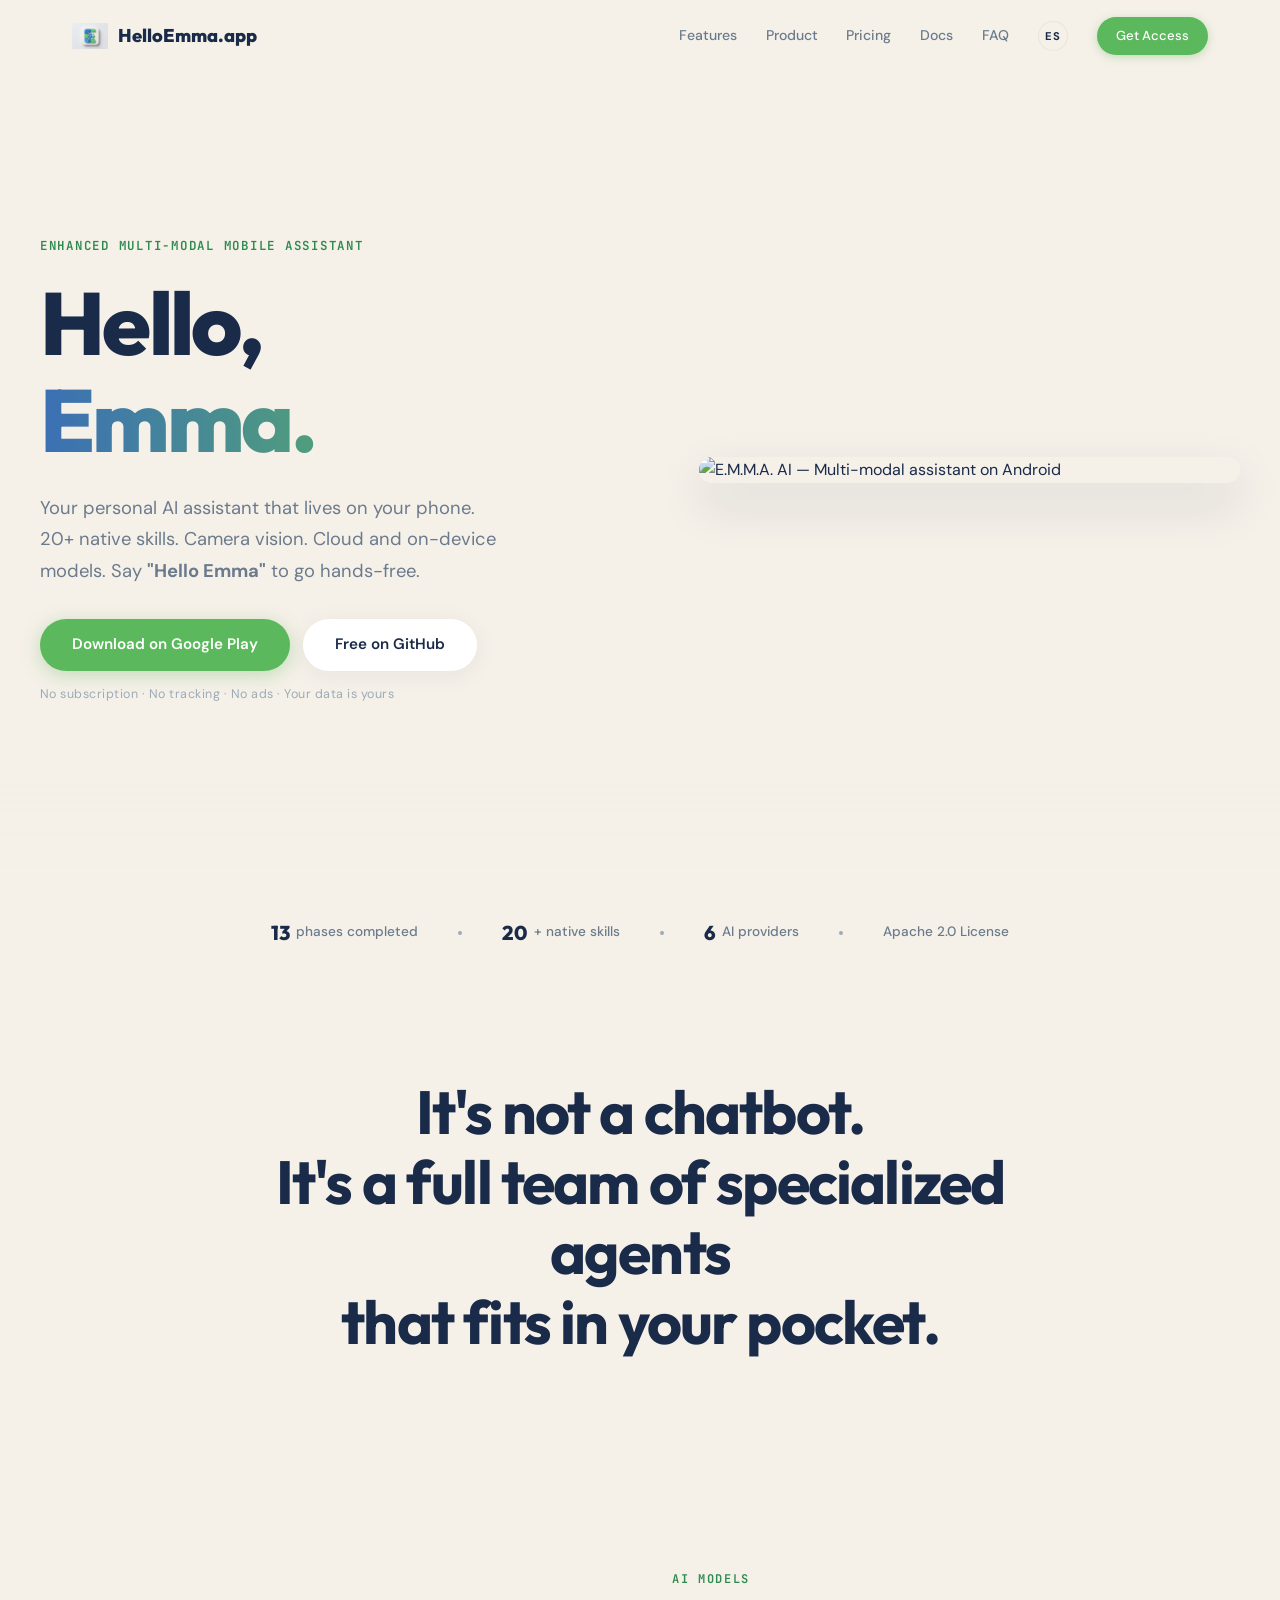
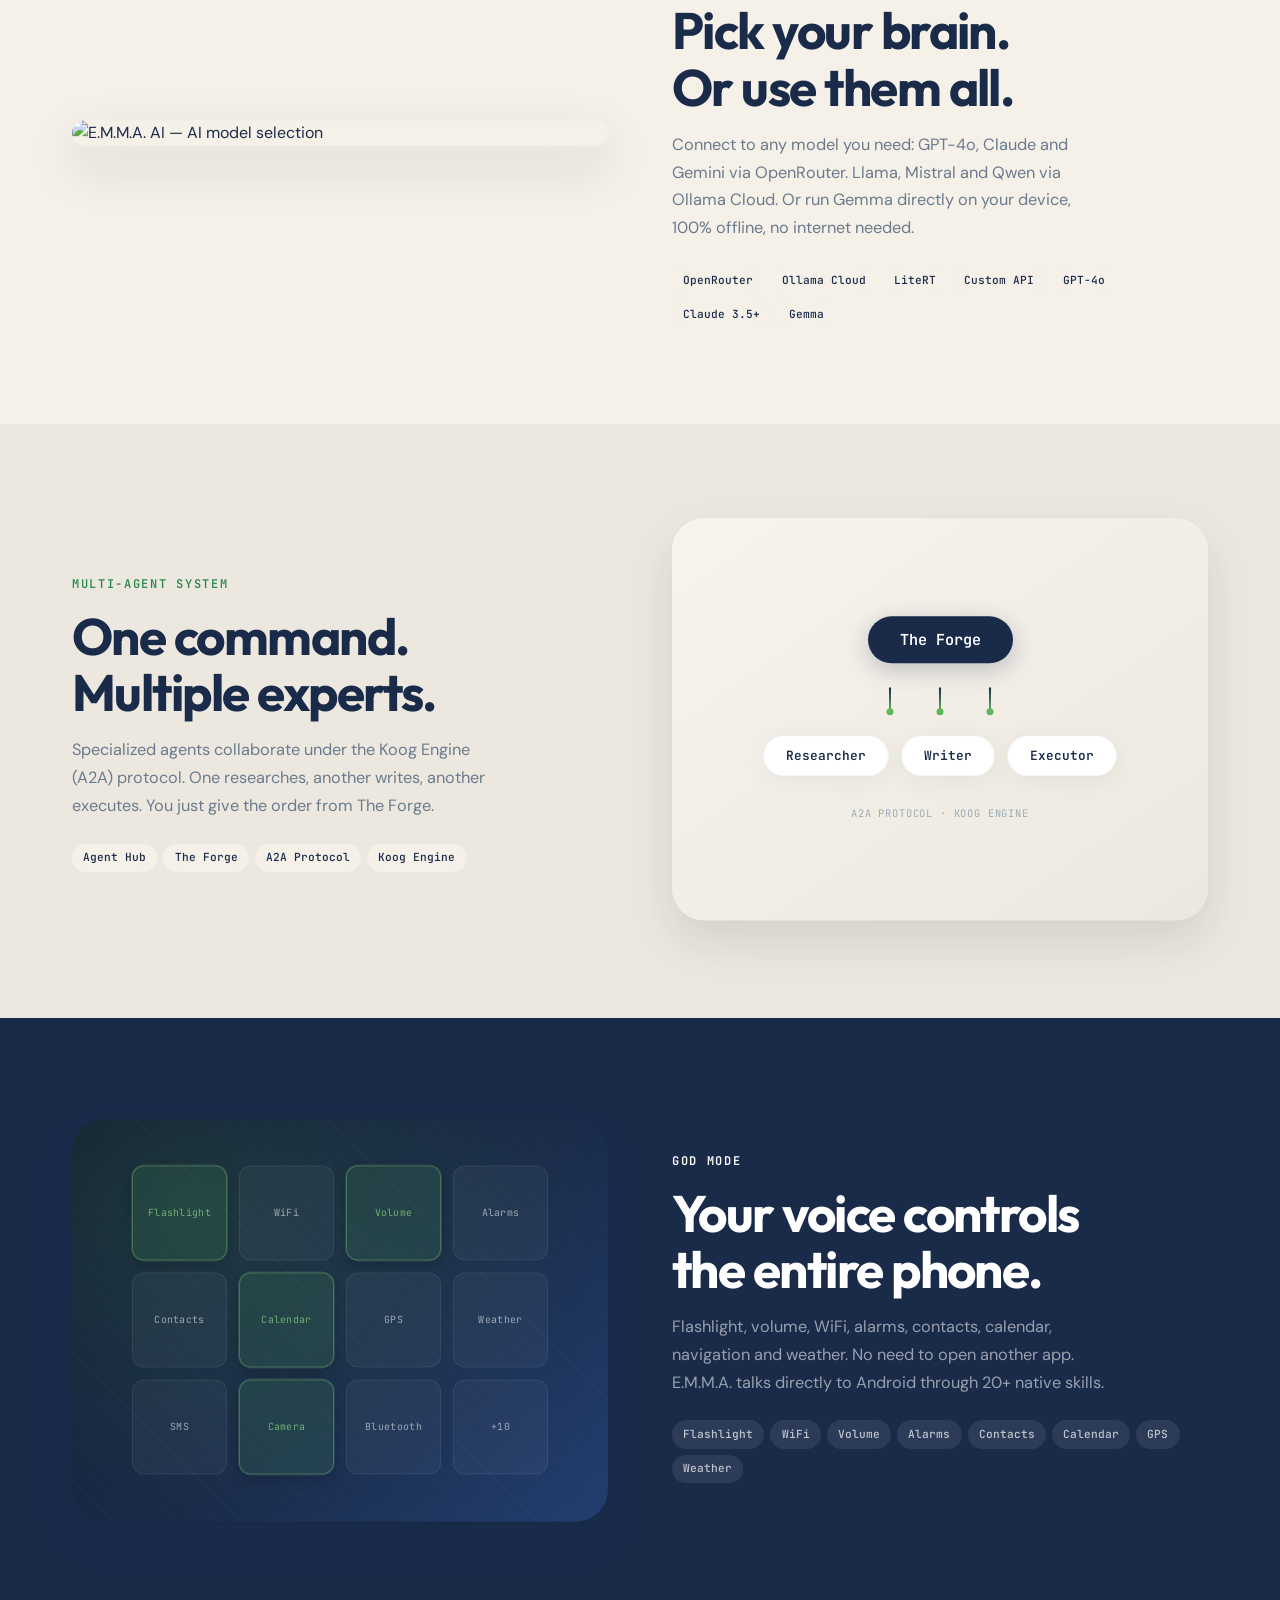
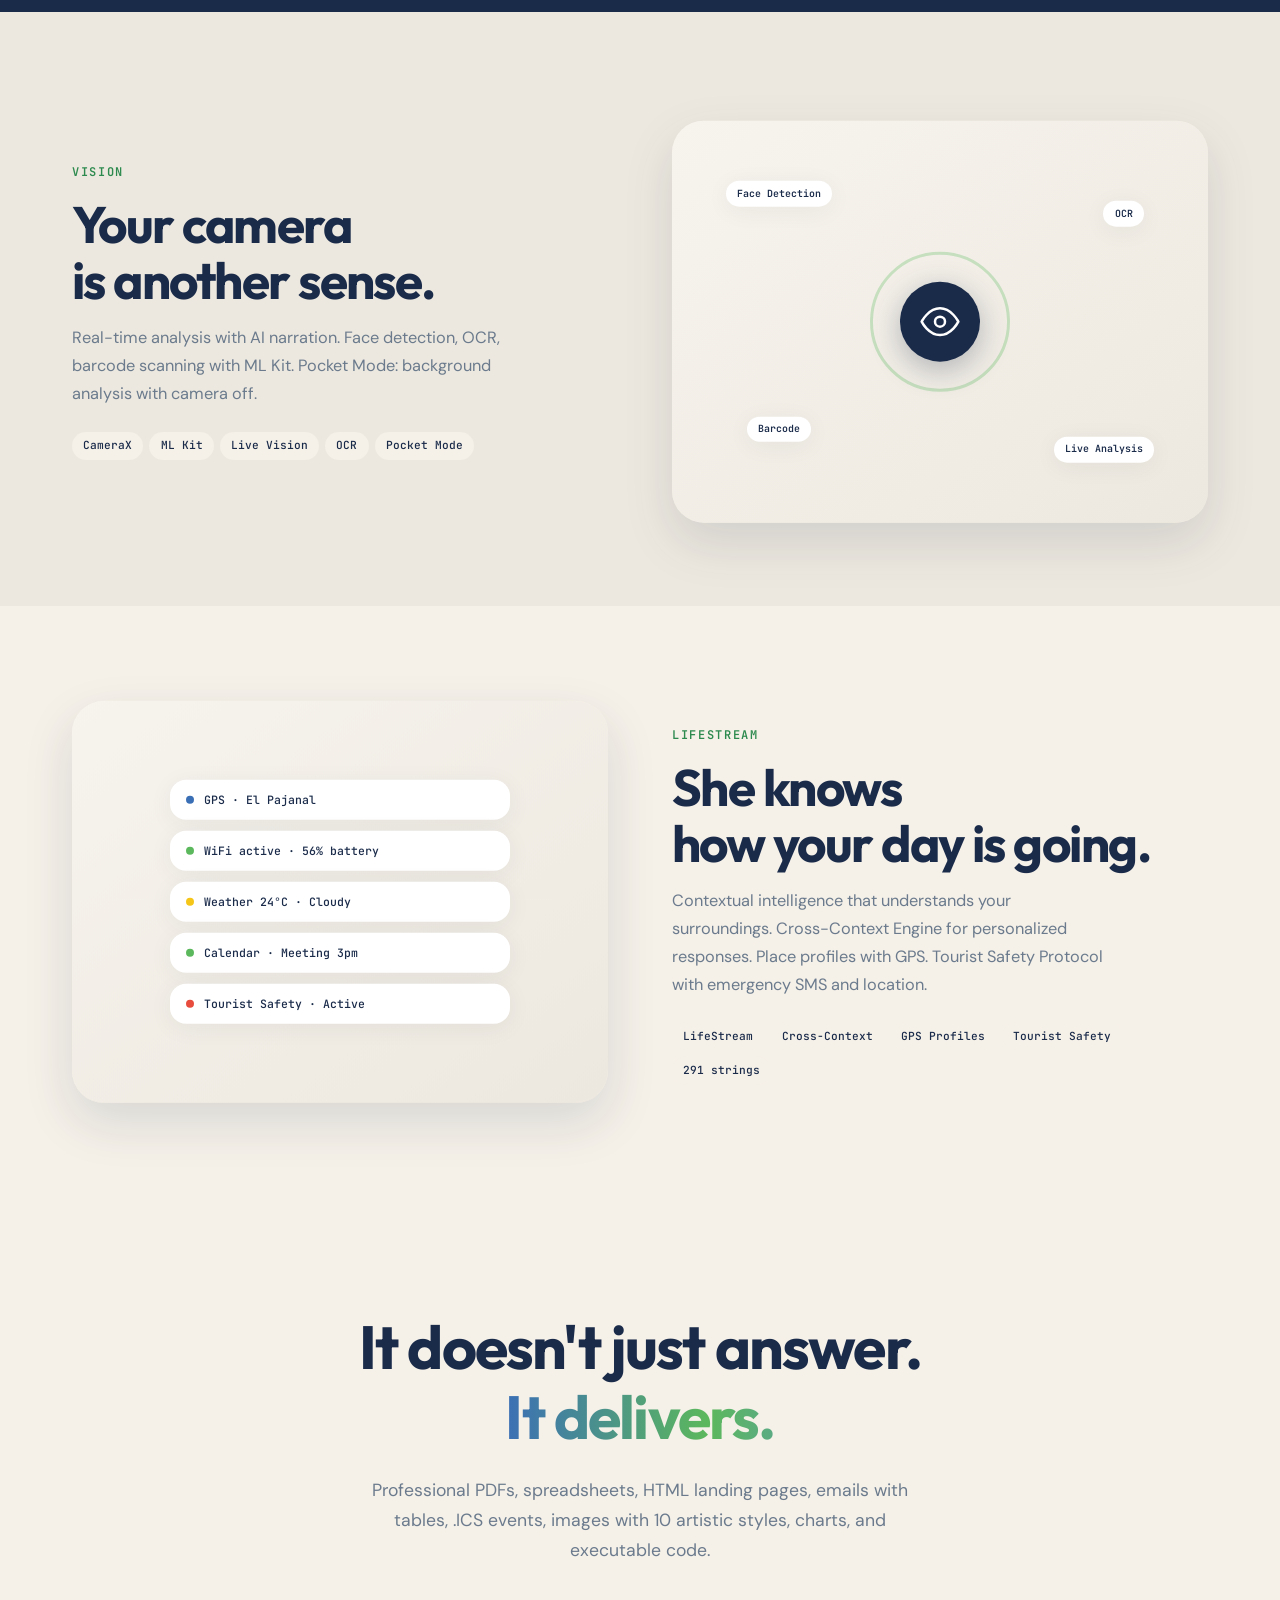
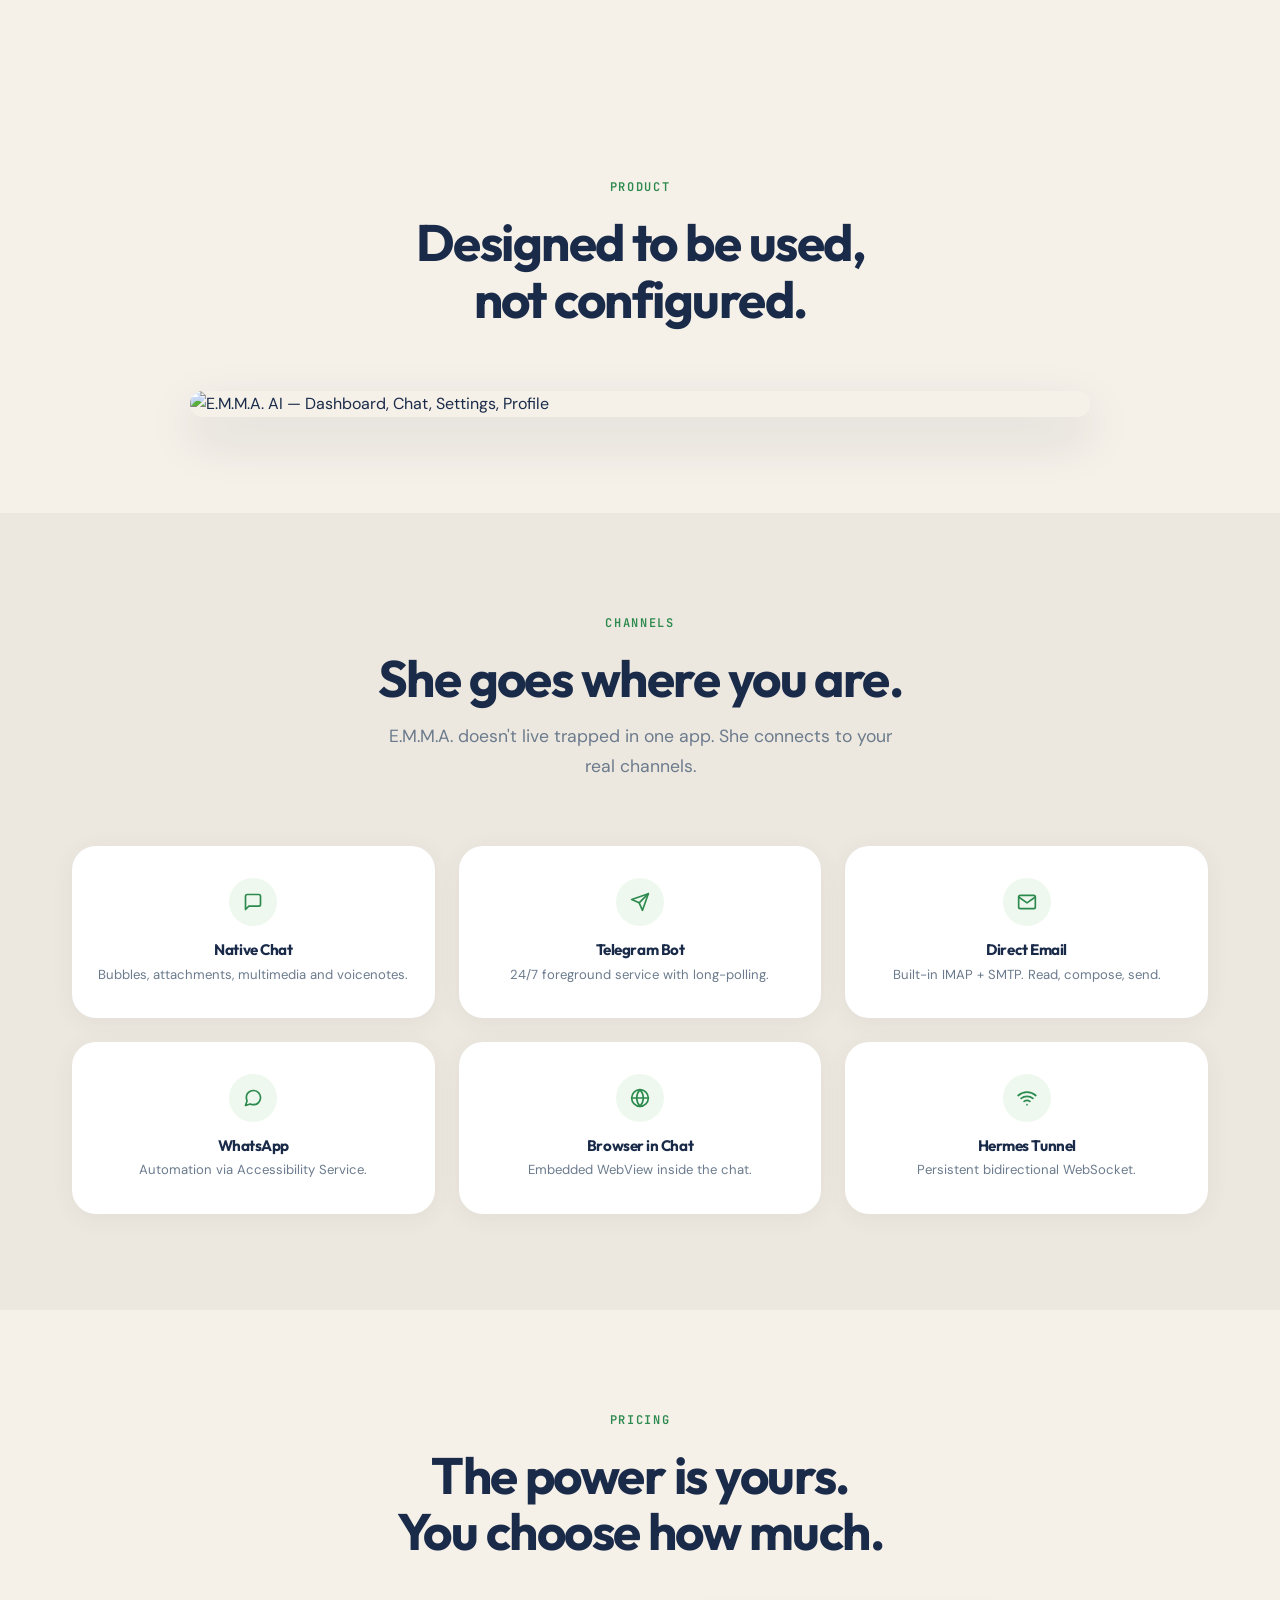
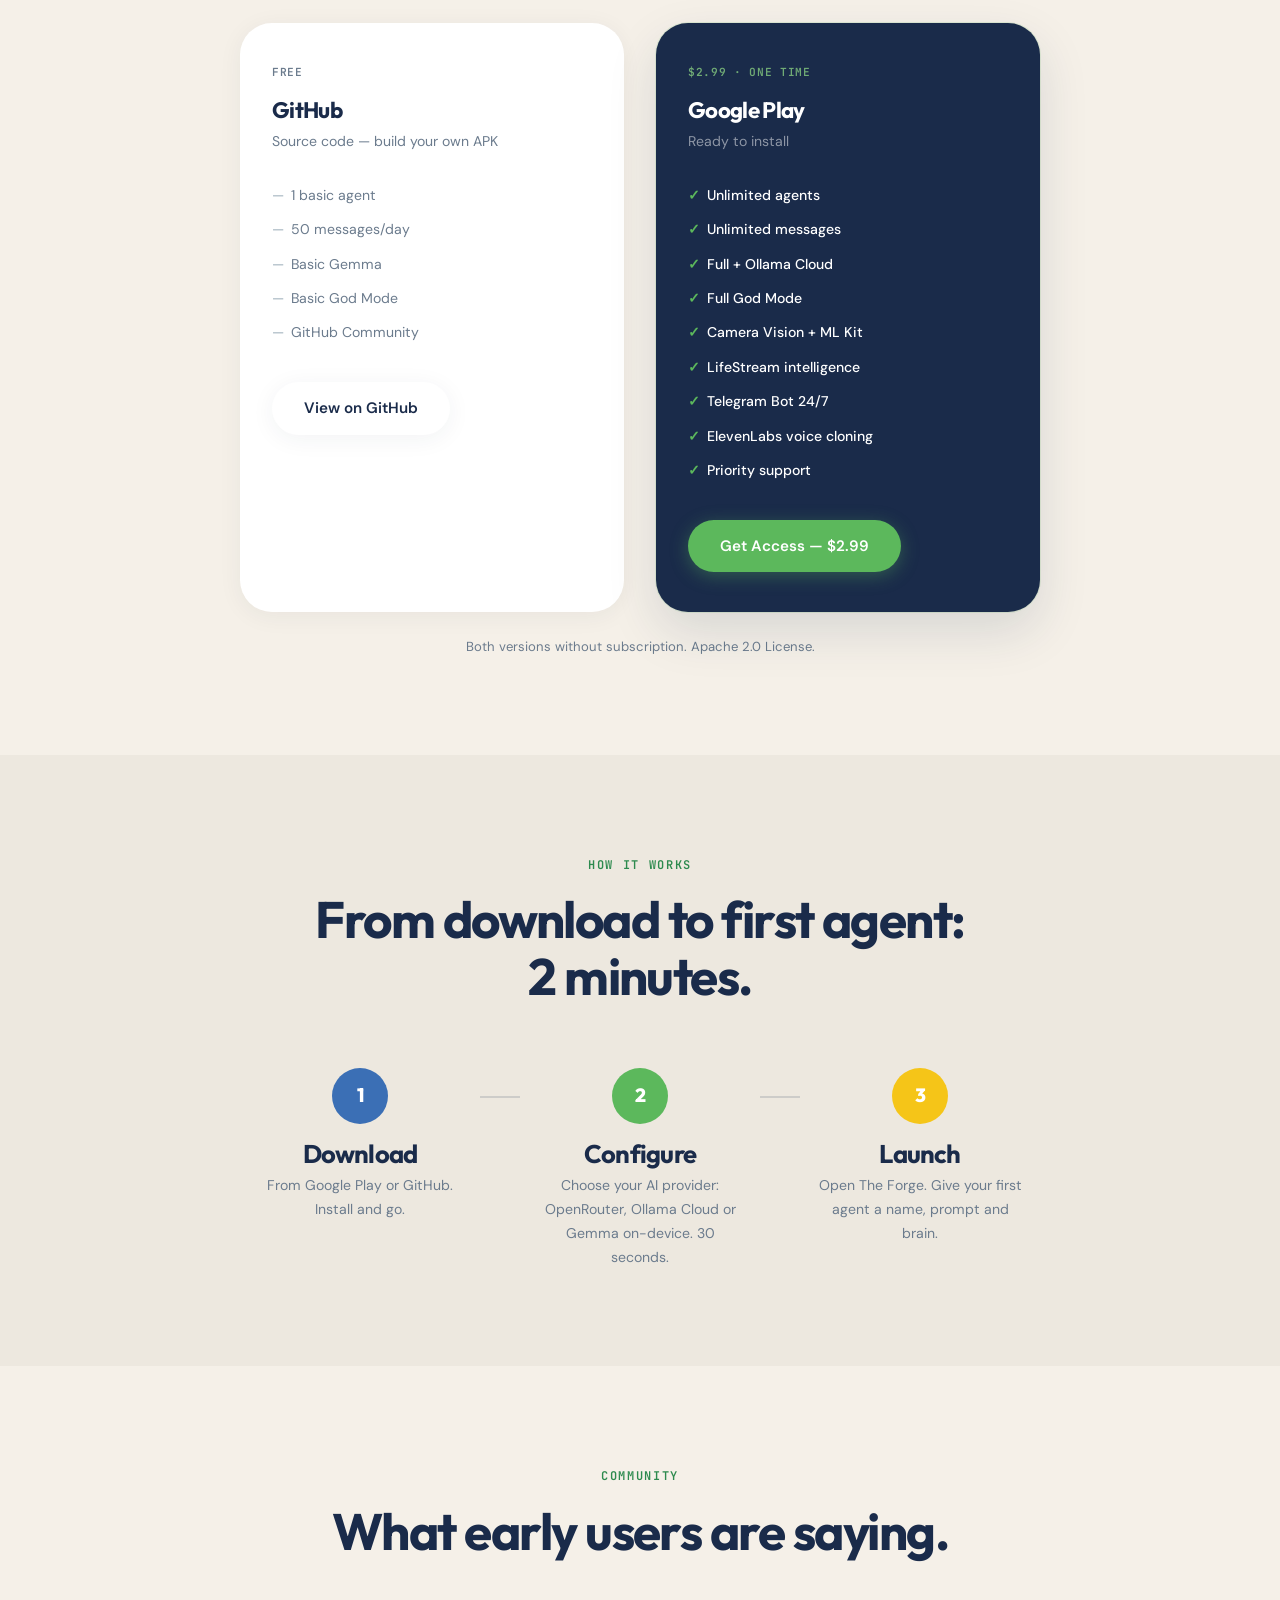
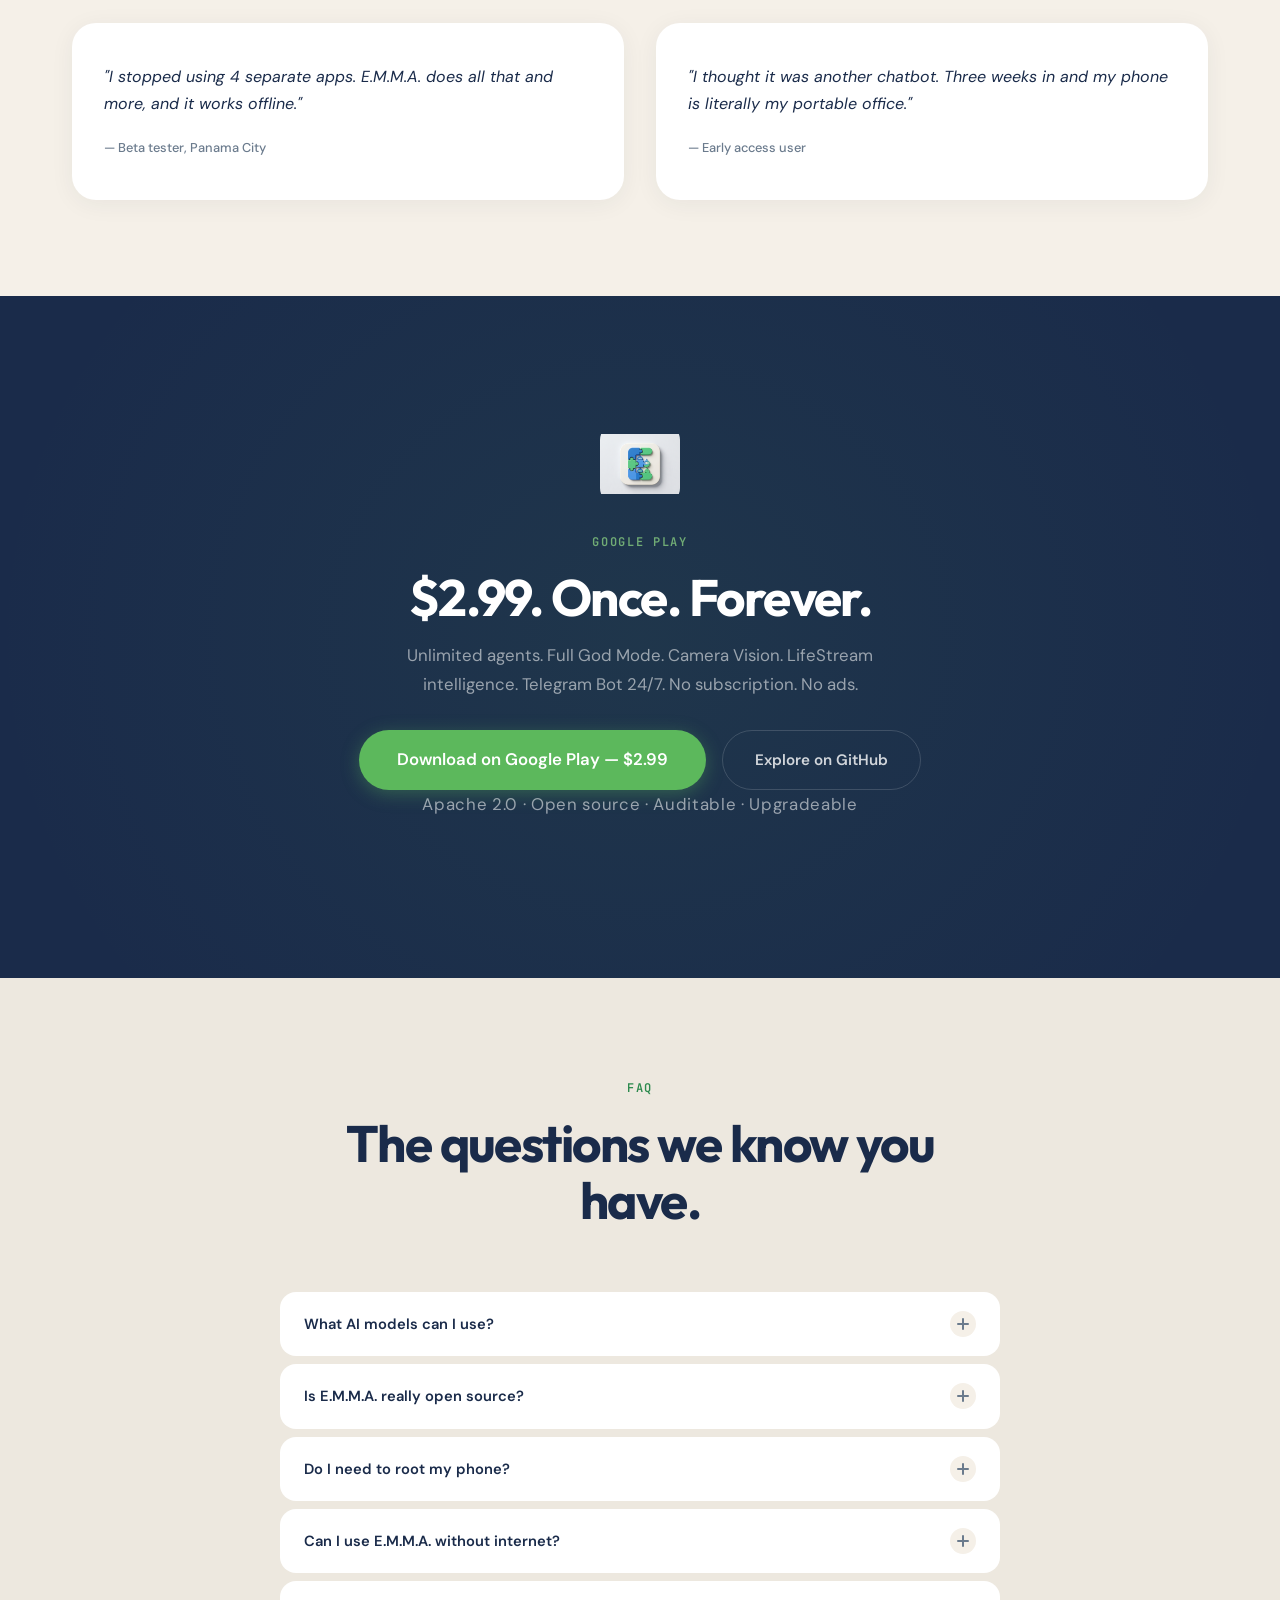
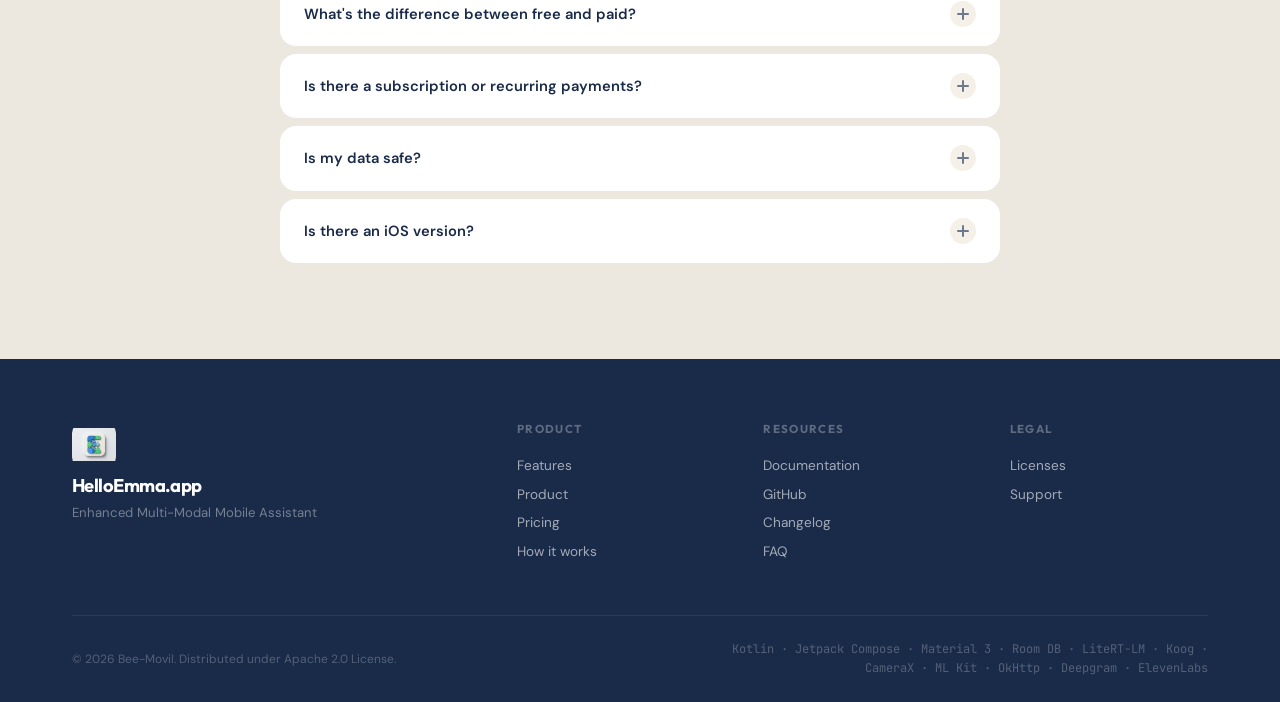
==== commit df6d90fc: "chore: remove Google Workspace references + drop unused render.yaml - Pricing card: drop "Gmail + Ca" ====
--- a/en/index.html
+++ b/en/index.html
@@ -311,7 +311,6 @@
             <li class="hl">Full God Mode</li>
             <li class="hl">Camera Vision + ML Kit</li>
             <li class="hl">LifeStream intelligence</li>
-            <li class="hl">Gmail + Calendar + Drive</li>
             <li class="hl">Telegram Bot 24/7</li>
             <li class="hl">ElevenLabs voice cloning</li>
             <li class="hl">Priority support</li>
@@ -379,7 +378,7 @@
         <img src="../assets/emma-icon.png" class="cta-logo" alt="E.M.M.A. AI">
         <span class="eyebrow">Google Play</span>
         <h2>$2.99. Once. Forever.</h2>
-        <p>Unlimited agents. Full God Mode. Camera Vision. LifeStream intelligence. Google Workspace. Telegram Bot 24/7. No subscription. No ads.</p>
+        <p>Unlimited agents. Full God Mode. Camera Vision. LifeStream intelligence. Telegram Bot 24/7. No subscription. No ads.</p>
         <div class="cta-btns">
           <a href="https://play.google.com/store/apps/details?id=com.beemovil.emma" class="btn btn-primary btn-lg" target="_blank">Download on Google Play — $2.99</a>
           <a href="https://github.com/lumenai17-ui/E.M.M.A-AI" class="btn btn-ghost-light" target="_blank">Explore on GitHub</a>
@@ -415,7 +414,7 @@
         </div>
         <div class="faq-item reveal">
           <button class="faq-q" aria-expanded="false">What's the difference between free and paid?<span class="faq-icon"></span></button>
-          <div class="faq-a"><div class="faq-a-inner">The GitHub version offers 1 basic agent and 50 messages/day. Google Play ($2.99, one-time) unlocks unlimited agents, unlimited messages, full God Mode, Vision, LifeStream, file export, Google Workspace, Telegram Bot, ElevenLabs and priority support.</div></div>
+          <div class="faq-a"><div class="faq-a-inner">The GitHub version offers 1 basic agent and 50 messages/day. Google Play ($2.99, one-time) unlocks unlimited agents, unlimited messages, full God Mode, Vision, LifeStream, file export, Telegram Bot, ElevenLabs and priority support.</div></div>
         </div>
         <div class="faq-item reveal">
           <button class="faq-q" aria-expanded="false">Is there a subscription or recurring payments?<span class="faq-icon"></span></button>
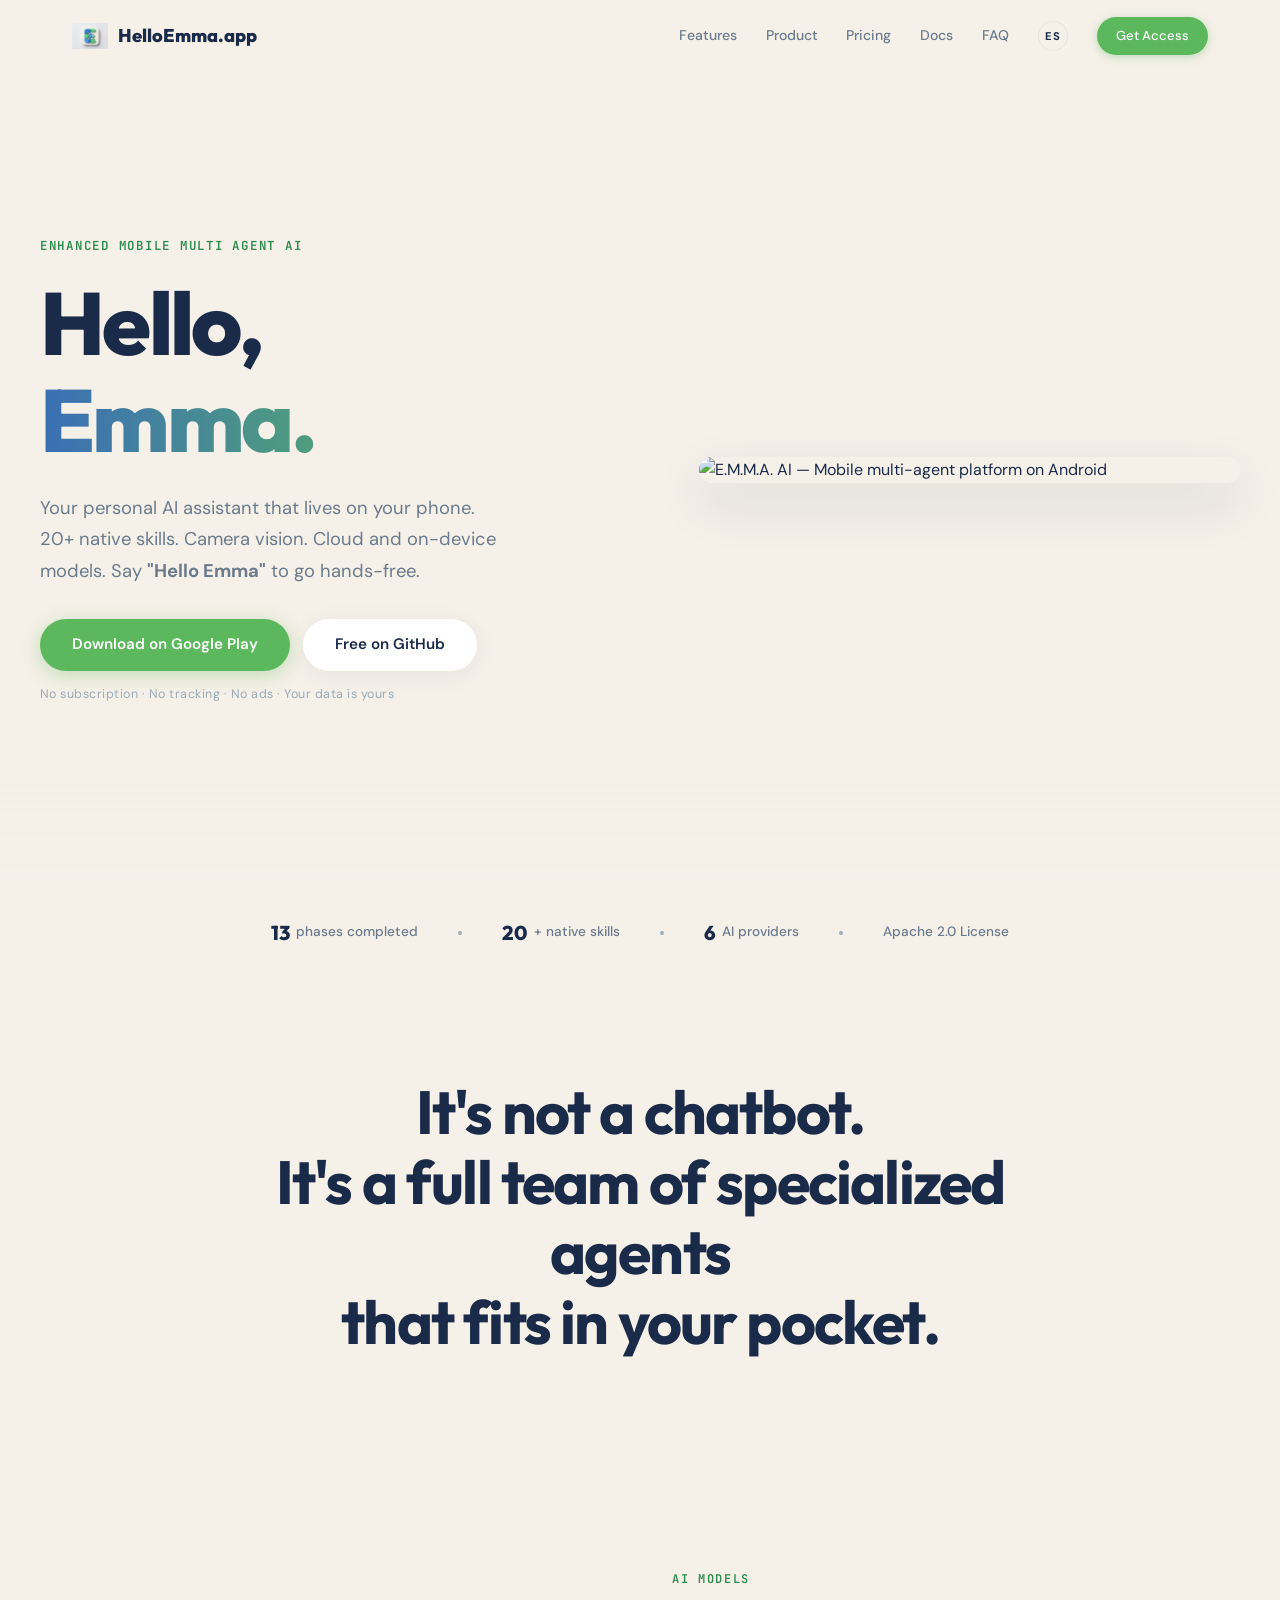
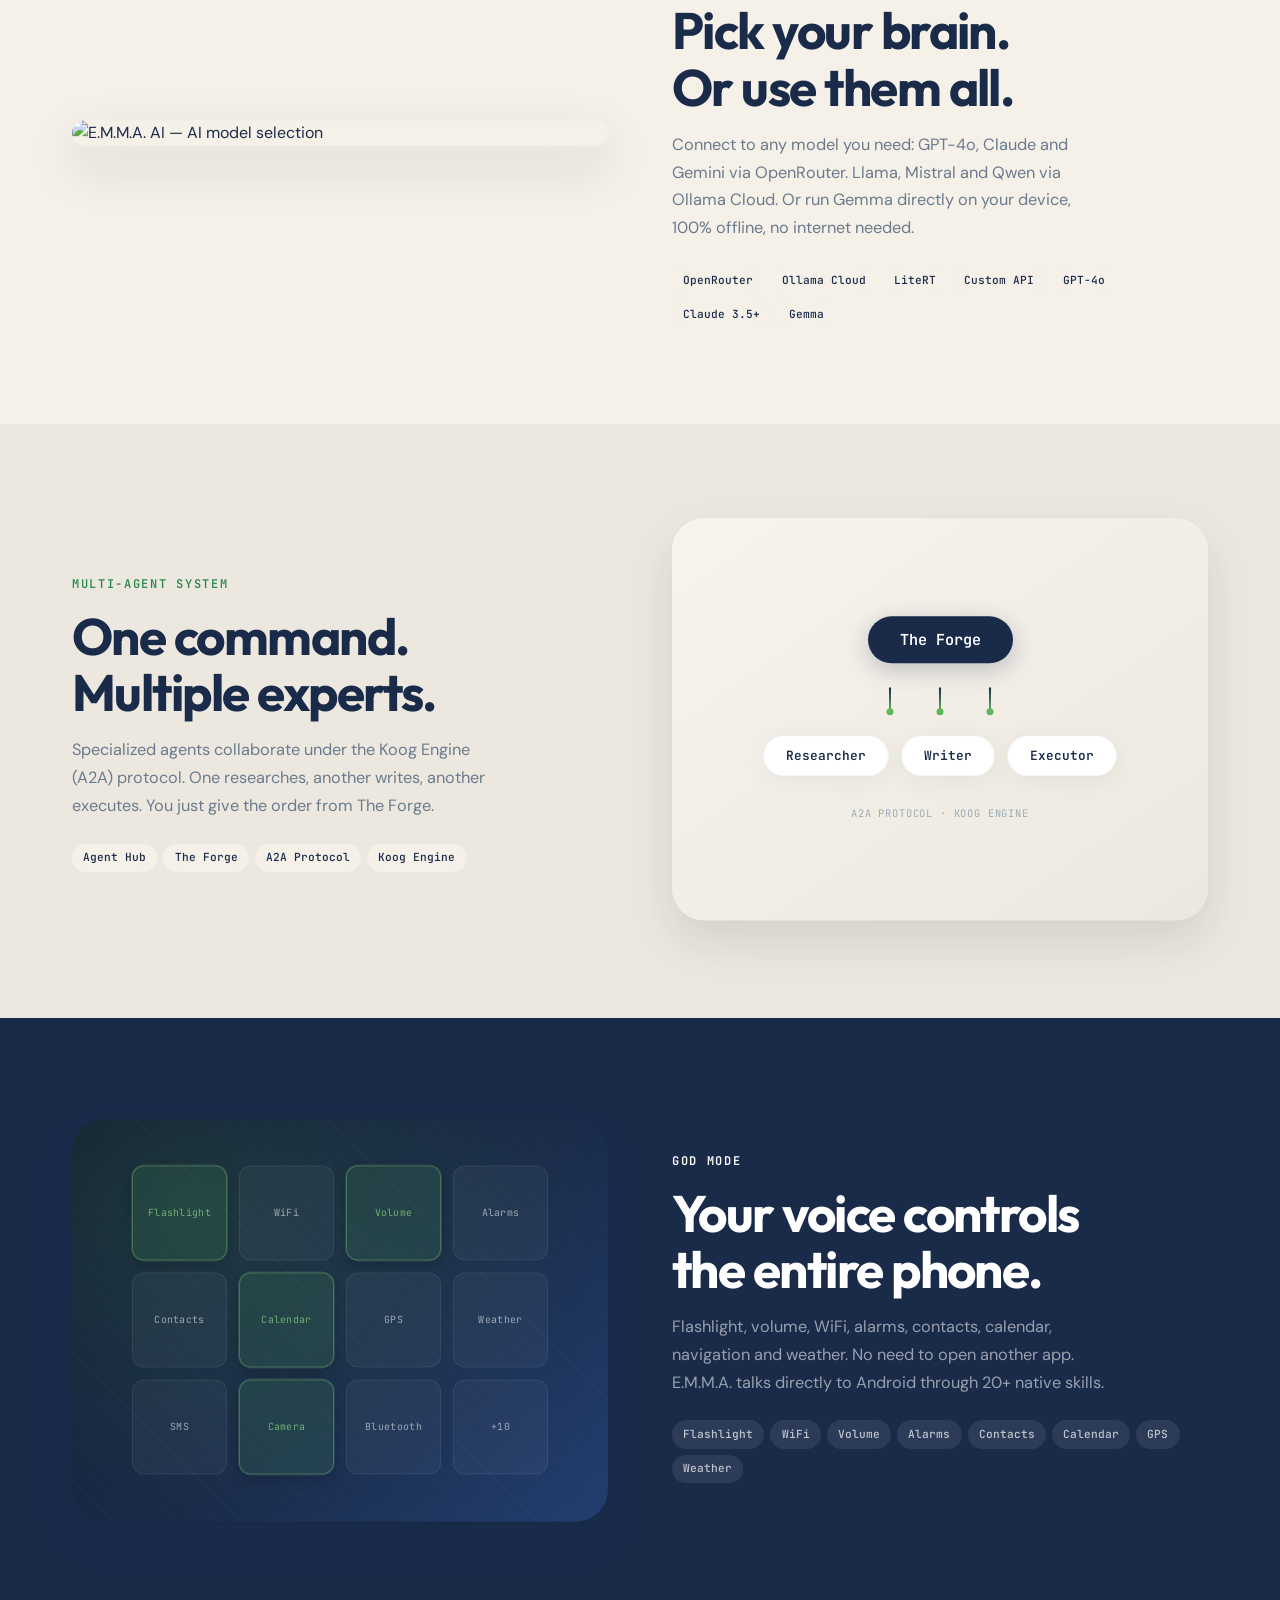
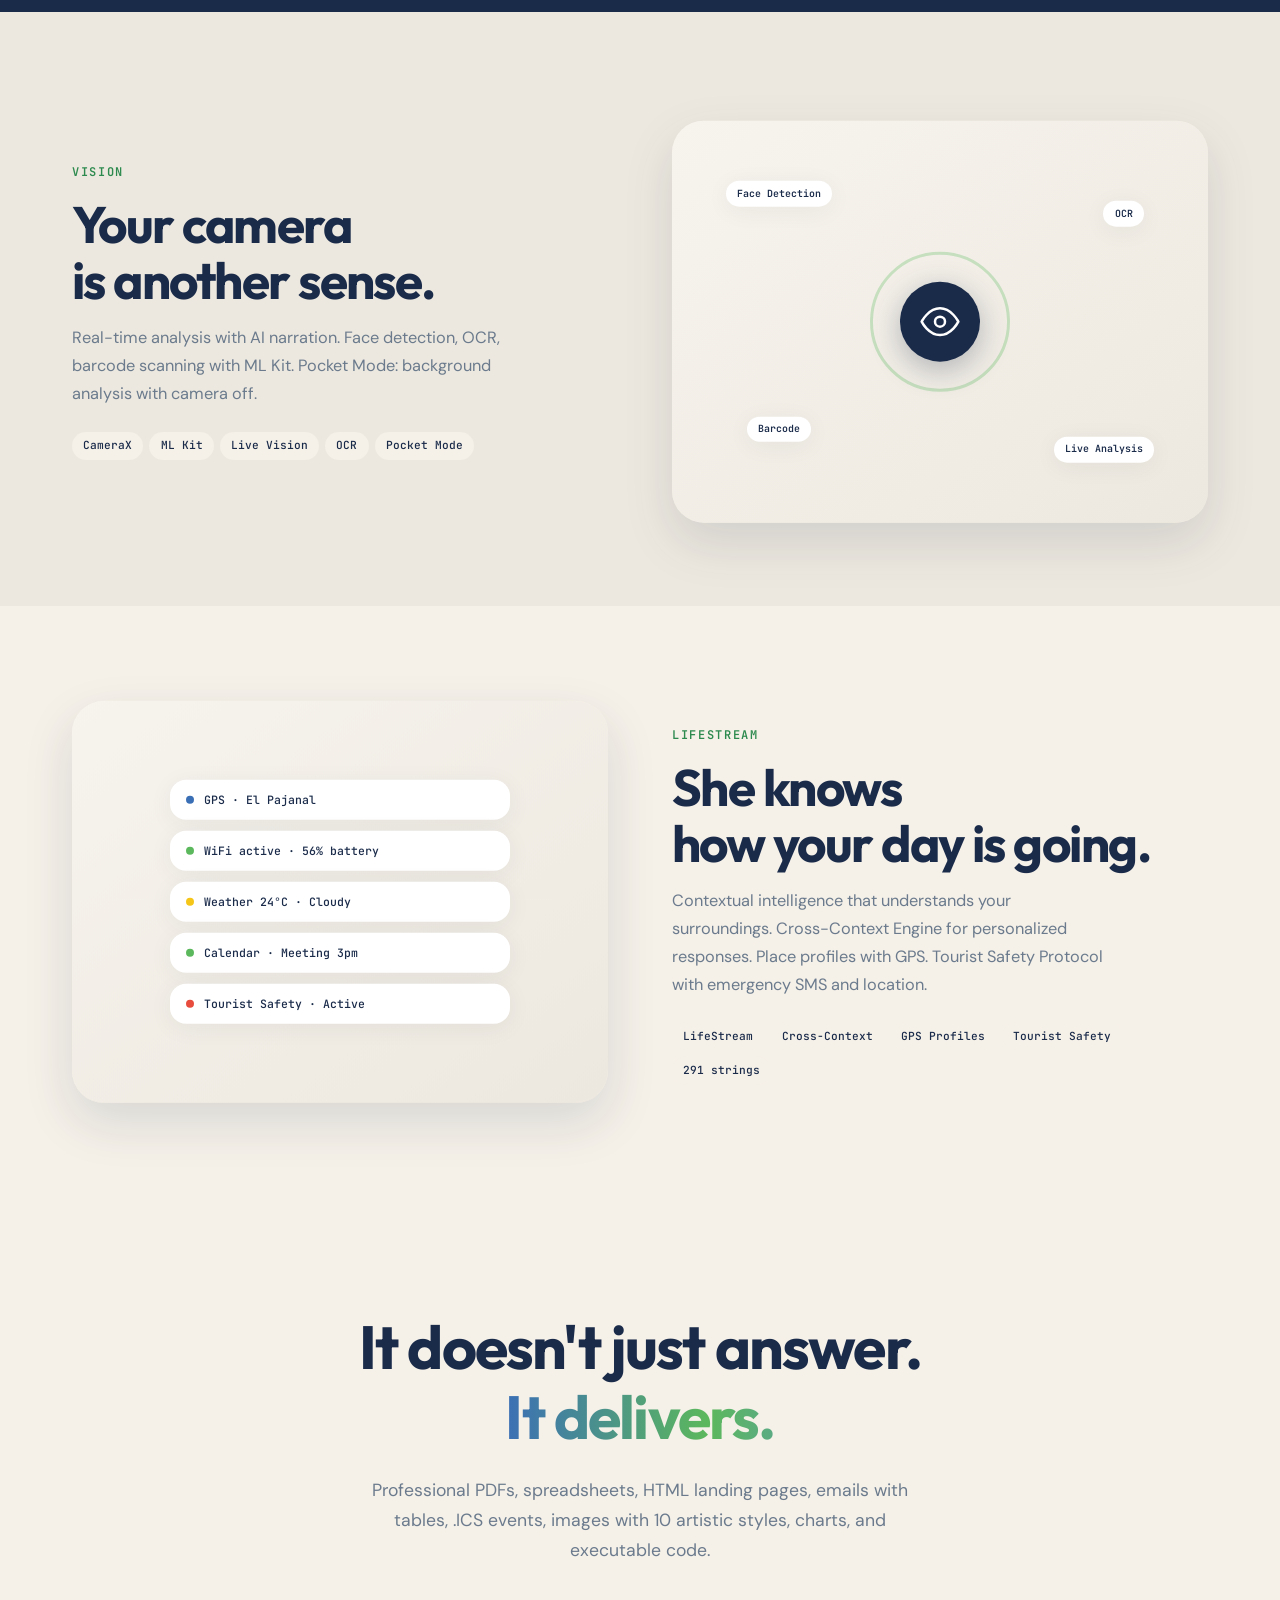
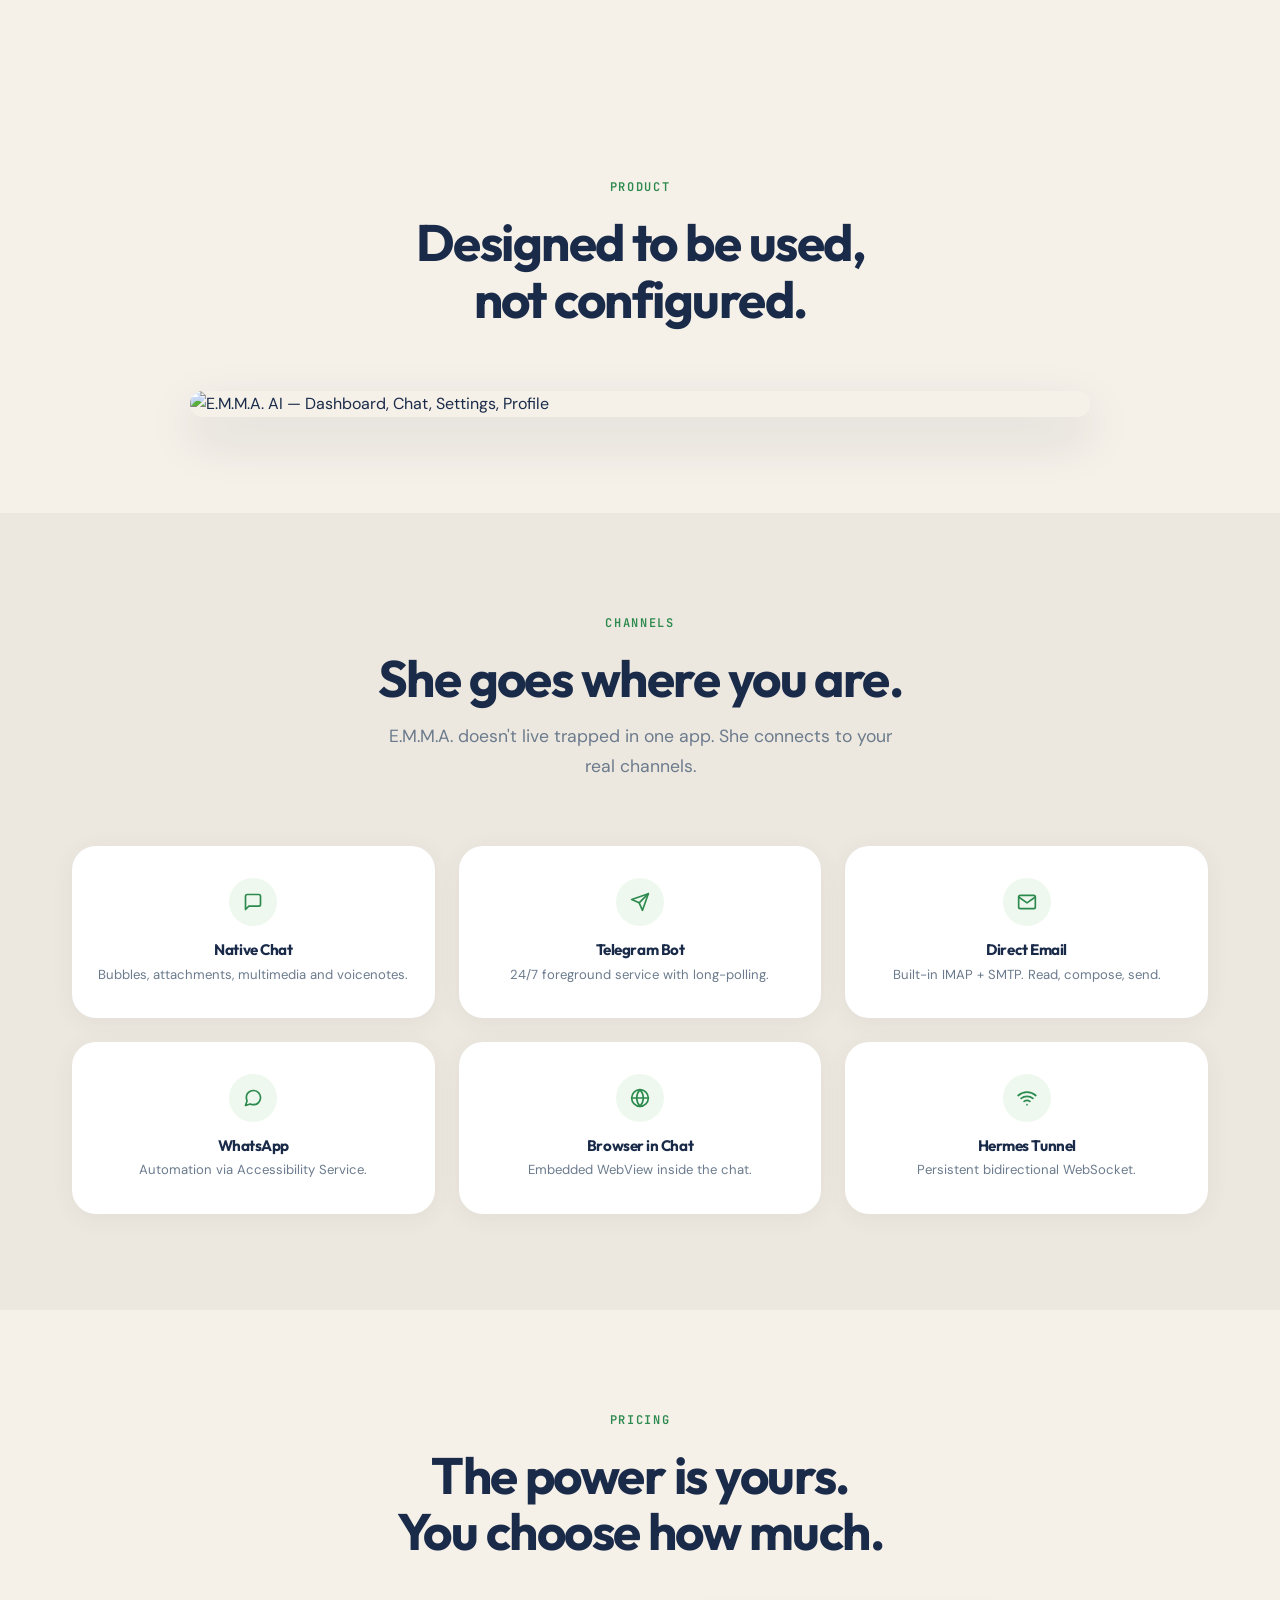
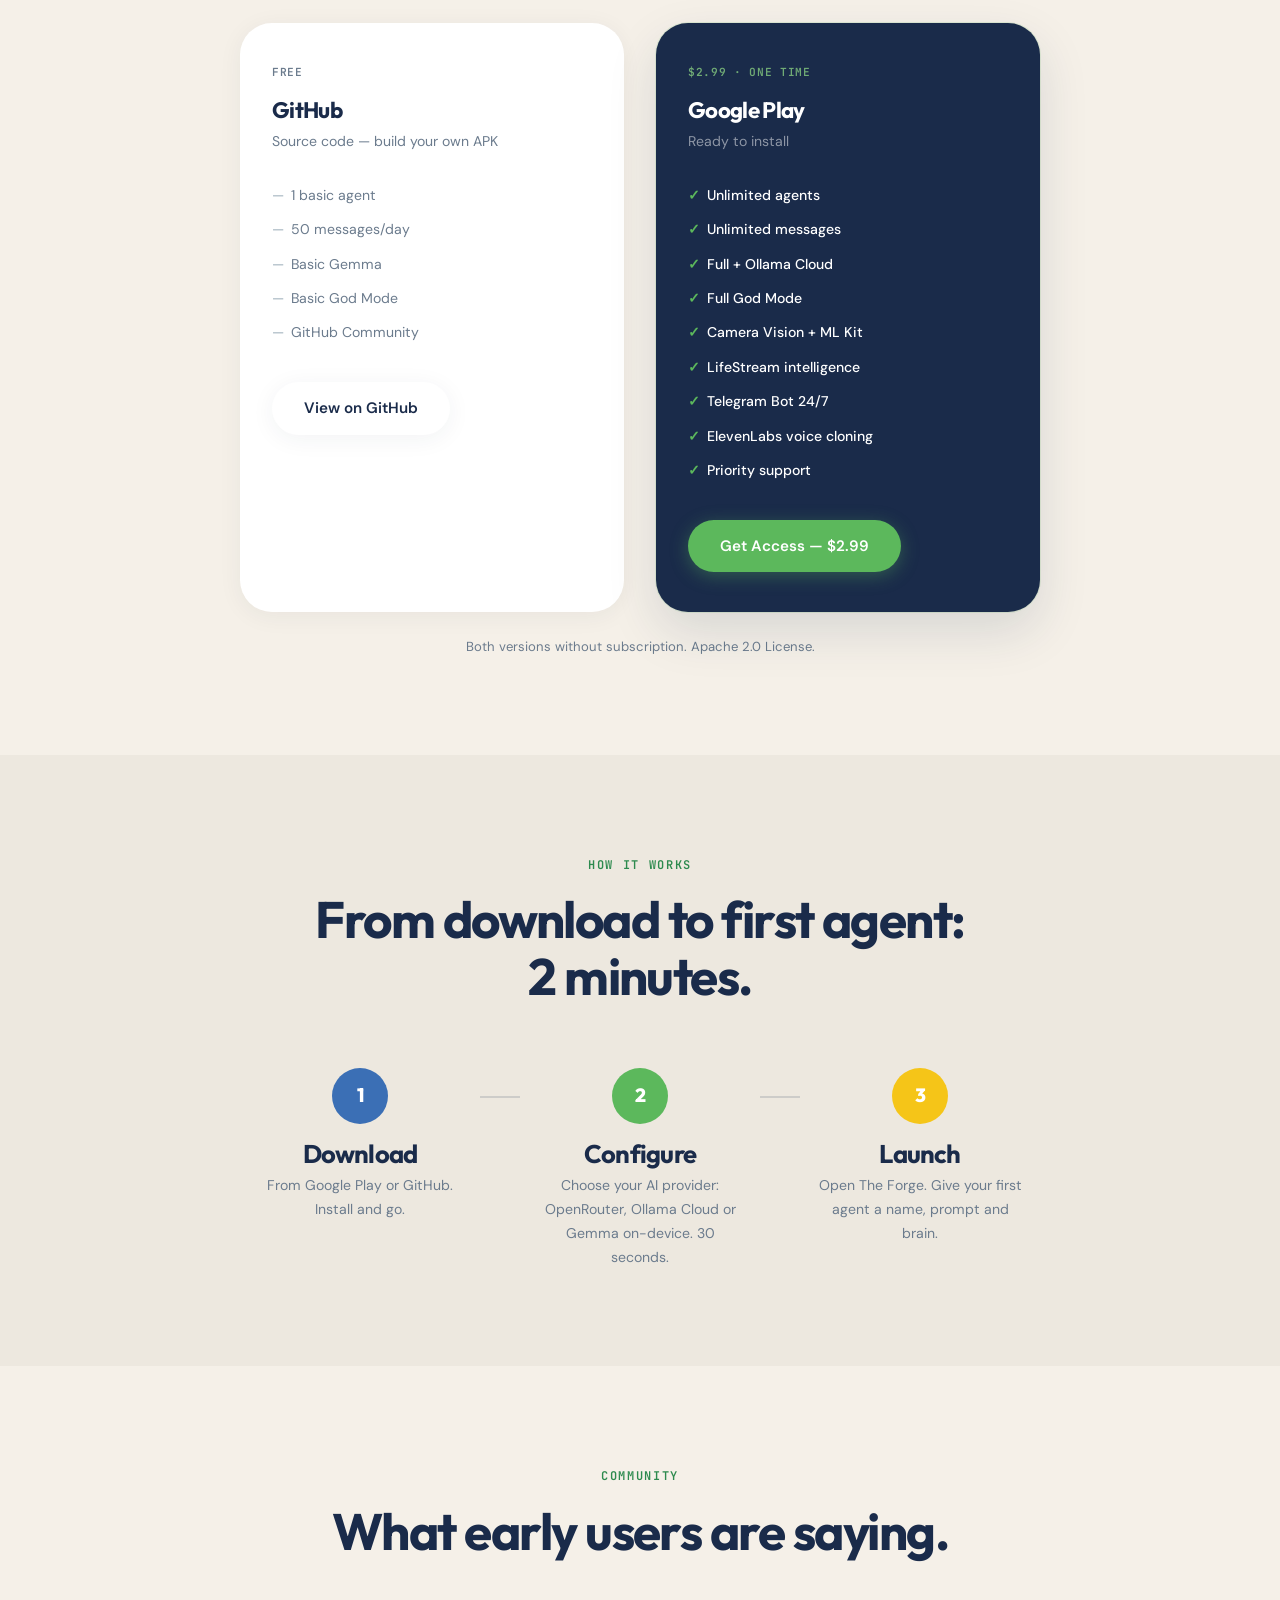
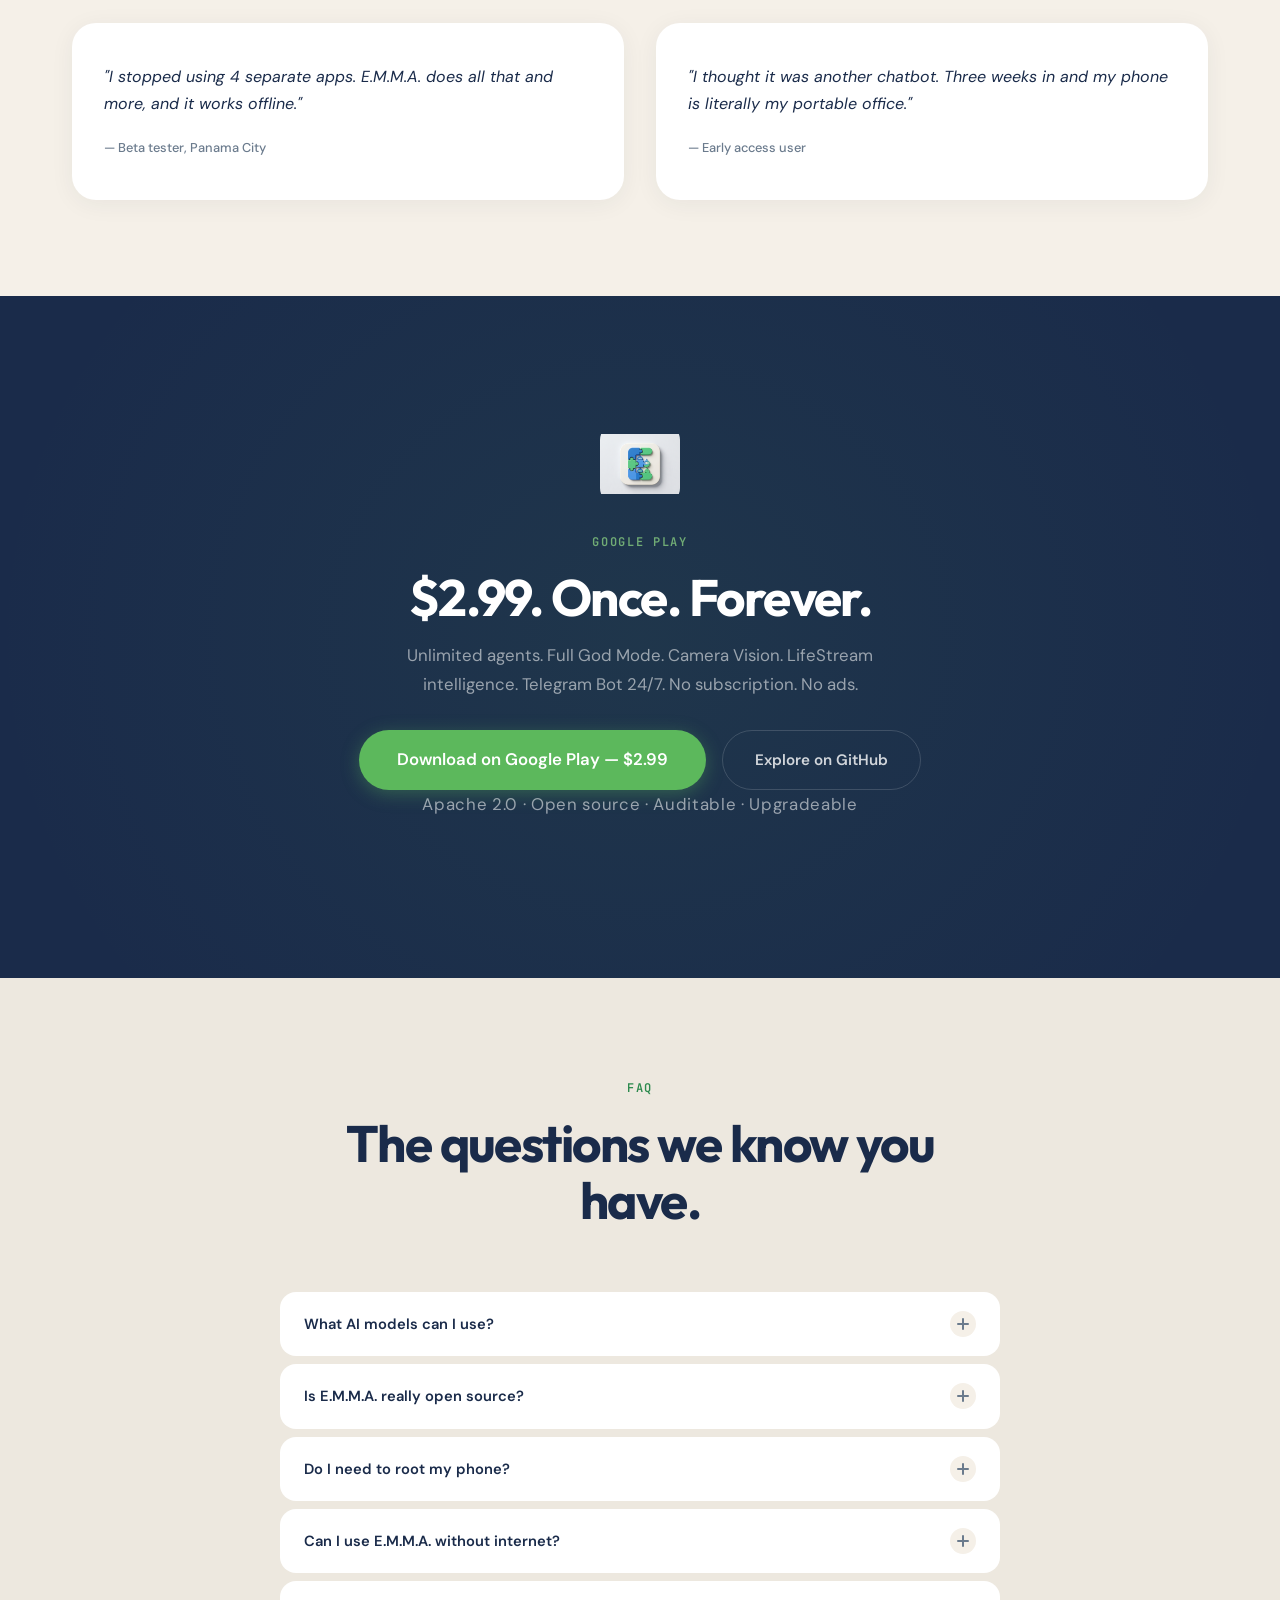
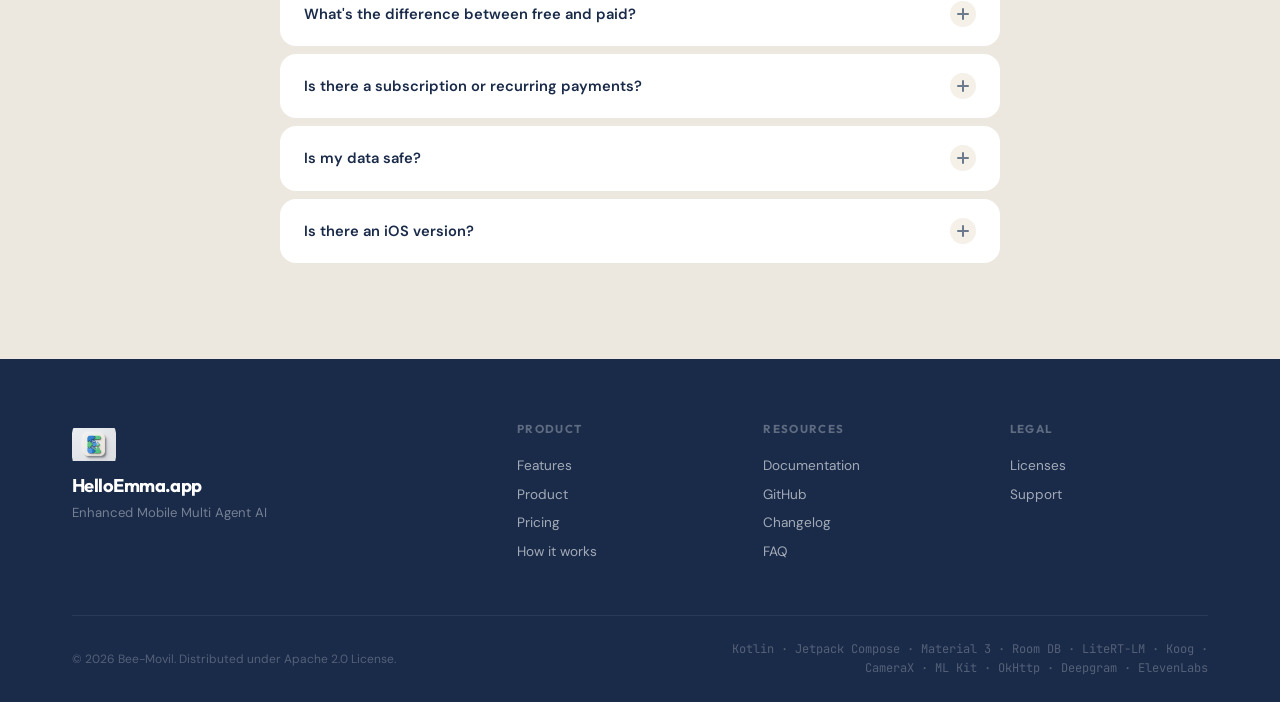
==== commit c4517460: "fix: restore correct E.M.M.A. acronym — Enhanced Mobile Multi Agent AI Site was using "Enhanced Mult" ====
--- a/en/index.html
+++ b/en/index.html
@@ -3,8 +3,8 @@
 <head>
   <meta charset="UTF-8">
   <meta name="viewport" content="width=device-width, initial-scale=1.0">
-  <title>HelloEmma.app — Enhanced Multi-Modal Mobile Assistant</title>
-  <meta name="description" content="E.M.M.A. AI turns your Android into a multi-modal AI assistant with 20+ native skills, camera vision, contextual LifeStream and total privacy.">
+  <title>HelloEmma.app — Enhanced Mobile Multi Agent AI</title>
+  <meta name="description" content="E.M.M.A. AI turns your Android into a multi-agent AI assistant with 20+ native skills, camera vision, contextual LifeStream and total privacy.">
   <meta name="theme-color" content="#F5F0E8">
   <link rel="icon" type="image/png" href="../assets/favicon.png">
   <link rel="preconnect" href="https://fonts.googleapis.com">
@@ -40,7 +40,7 @@
   <section class="hero" id="hero">
     <div class="hero-inner">
       <div class="hero-text">
-        <p class="hero-eyebrow anim-up d1">Enhanced Multi-Modal Mobile Assistant</p>
+        <p class="hero-eyebrow anim-up d1">Enhanced Mobile Multi Agent AI</p>
         <h1 class="anim-up d2">
           <span class="hero-line">Hello,</span>
           <span class="hero-line text-shine">Emma.</span>
@@ -53,7 +53,7 @@
         <p class="hero-micro anim-up d5">No subscription · No tracking · No ads · Your data is yours</p>
       </div>
       <div class="hero-visual anim-up d4">
-        <img src="../assets/hero-v2.jpg" alt="E.M.M.A. AI — Multi-modal assistant on Android" class="hero-img">
+        <img src="../assets/hero-v2.jpg" alt="E.M.M.A. AI — Mobile multi-agent platform on Android" class="hero-img">
       </div>
     </div>
     <div class="hero-fade"></div>
@@ -439,7 +439,7 @@
         <div class="footer-brand">
           <img src="../assets/emma-icon.png" alt="" class="footer-logo">
           <h3>HelloEmma.app</h3>
-          <p>Enhanced Multi-Modal Mobile Assistant</p>
+          <p>Enhanced Mobile Multi Agent AI</p>
         </div>
         <div class="footer-col">
           <h4>Product</h4>
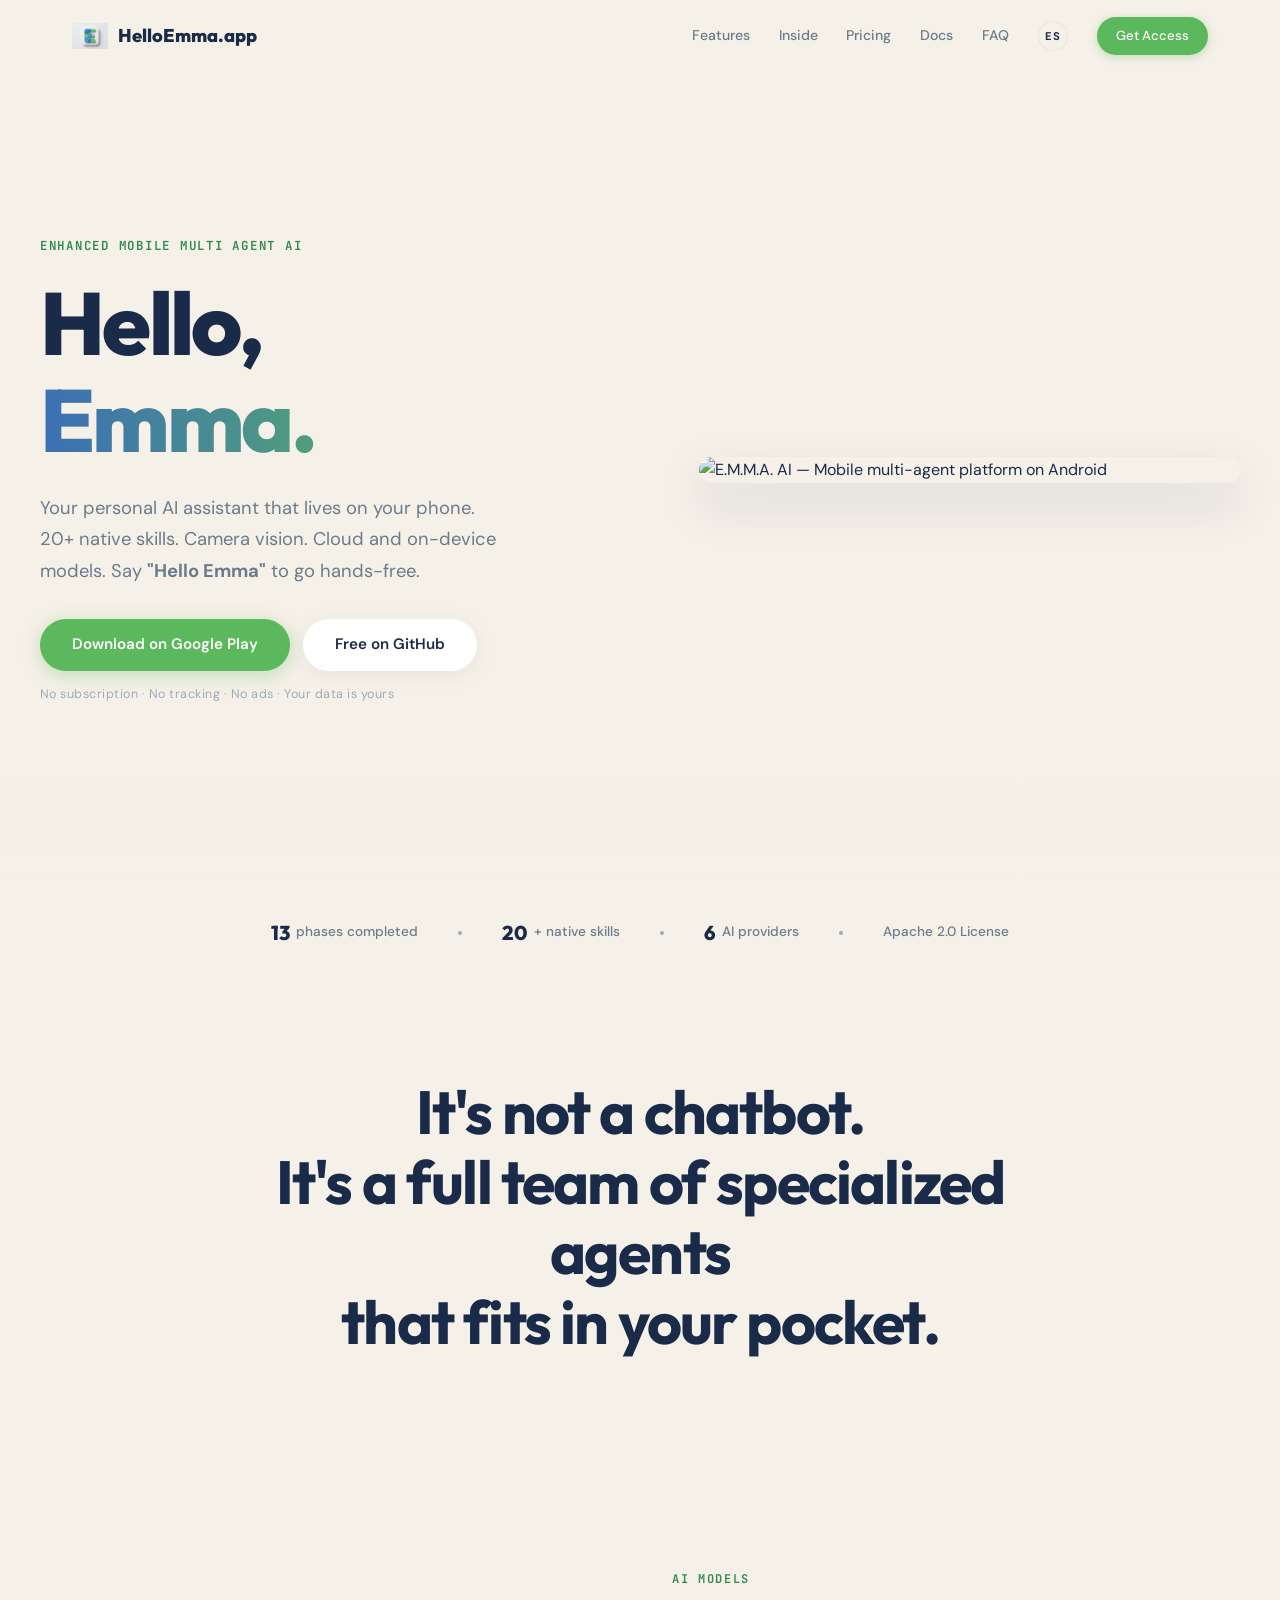
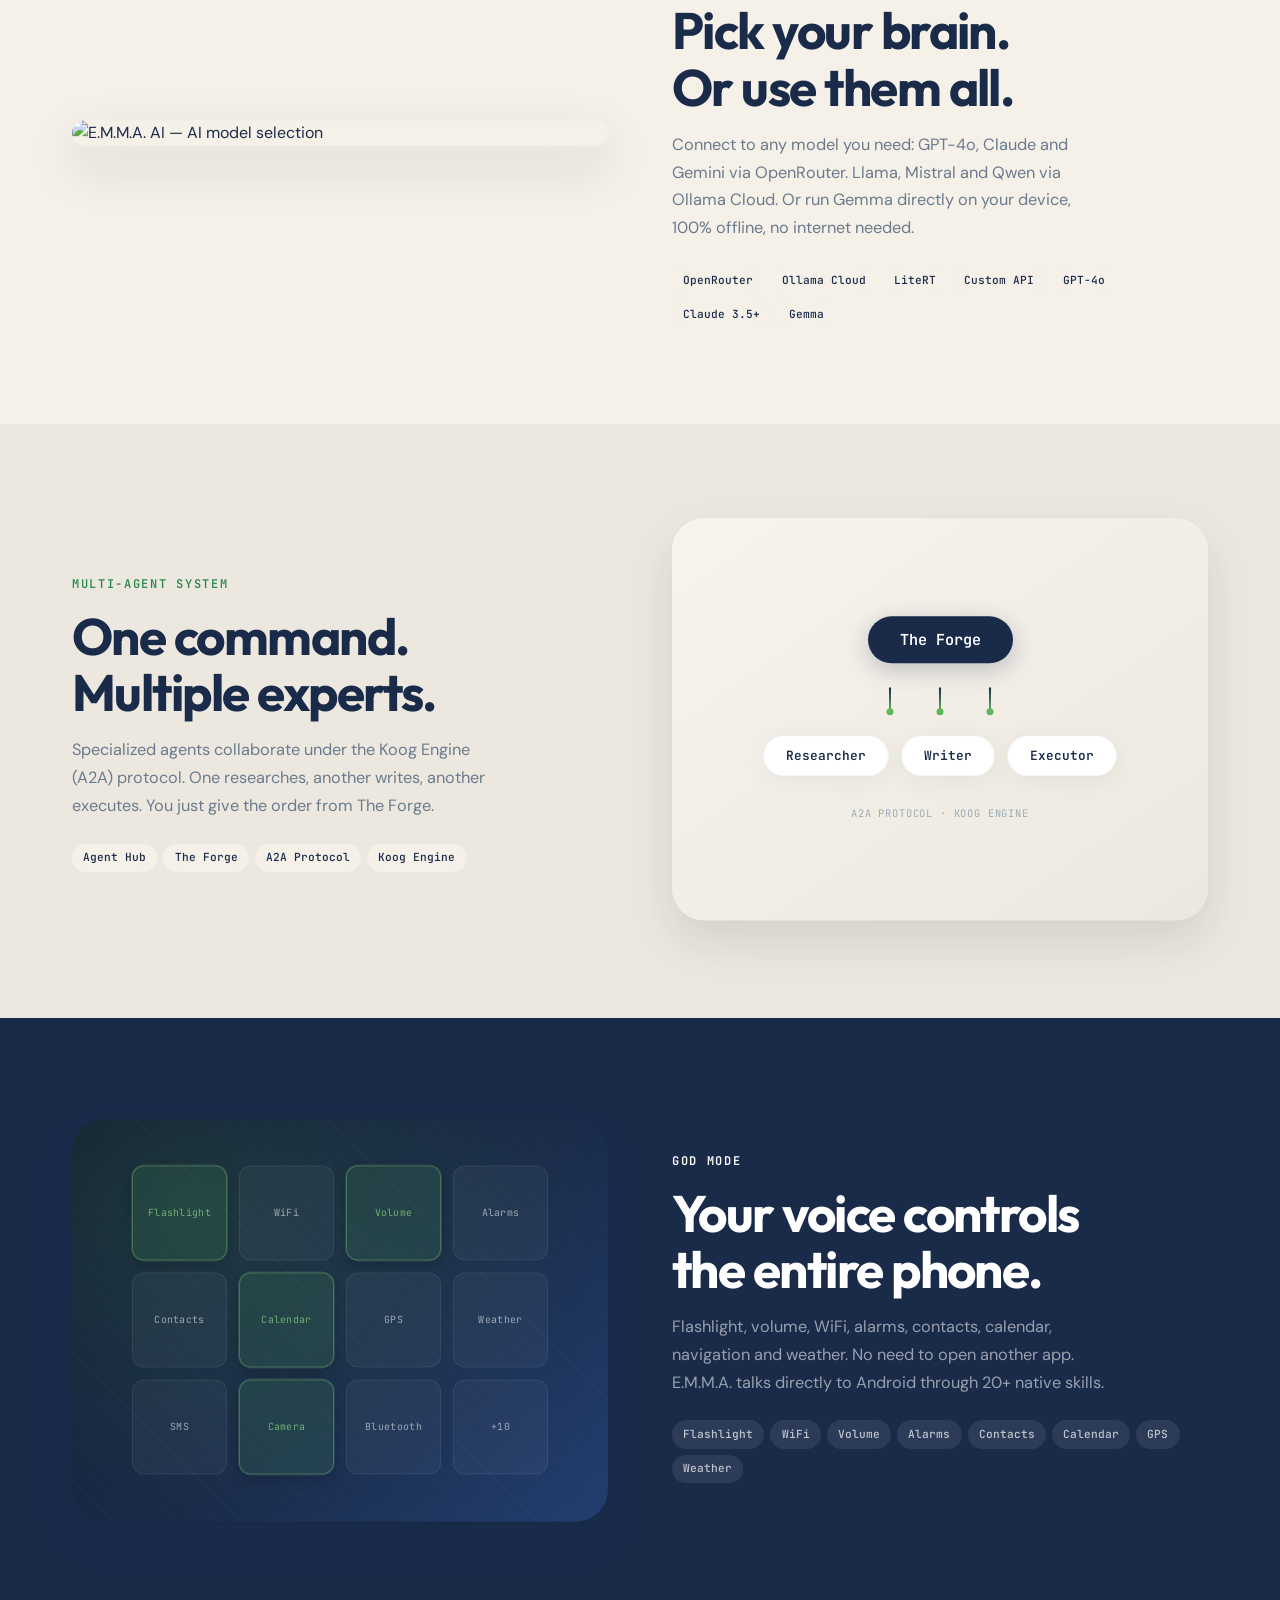
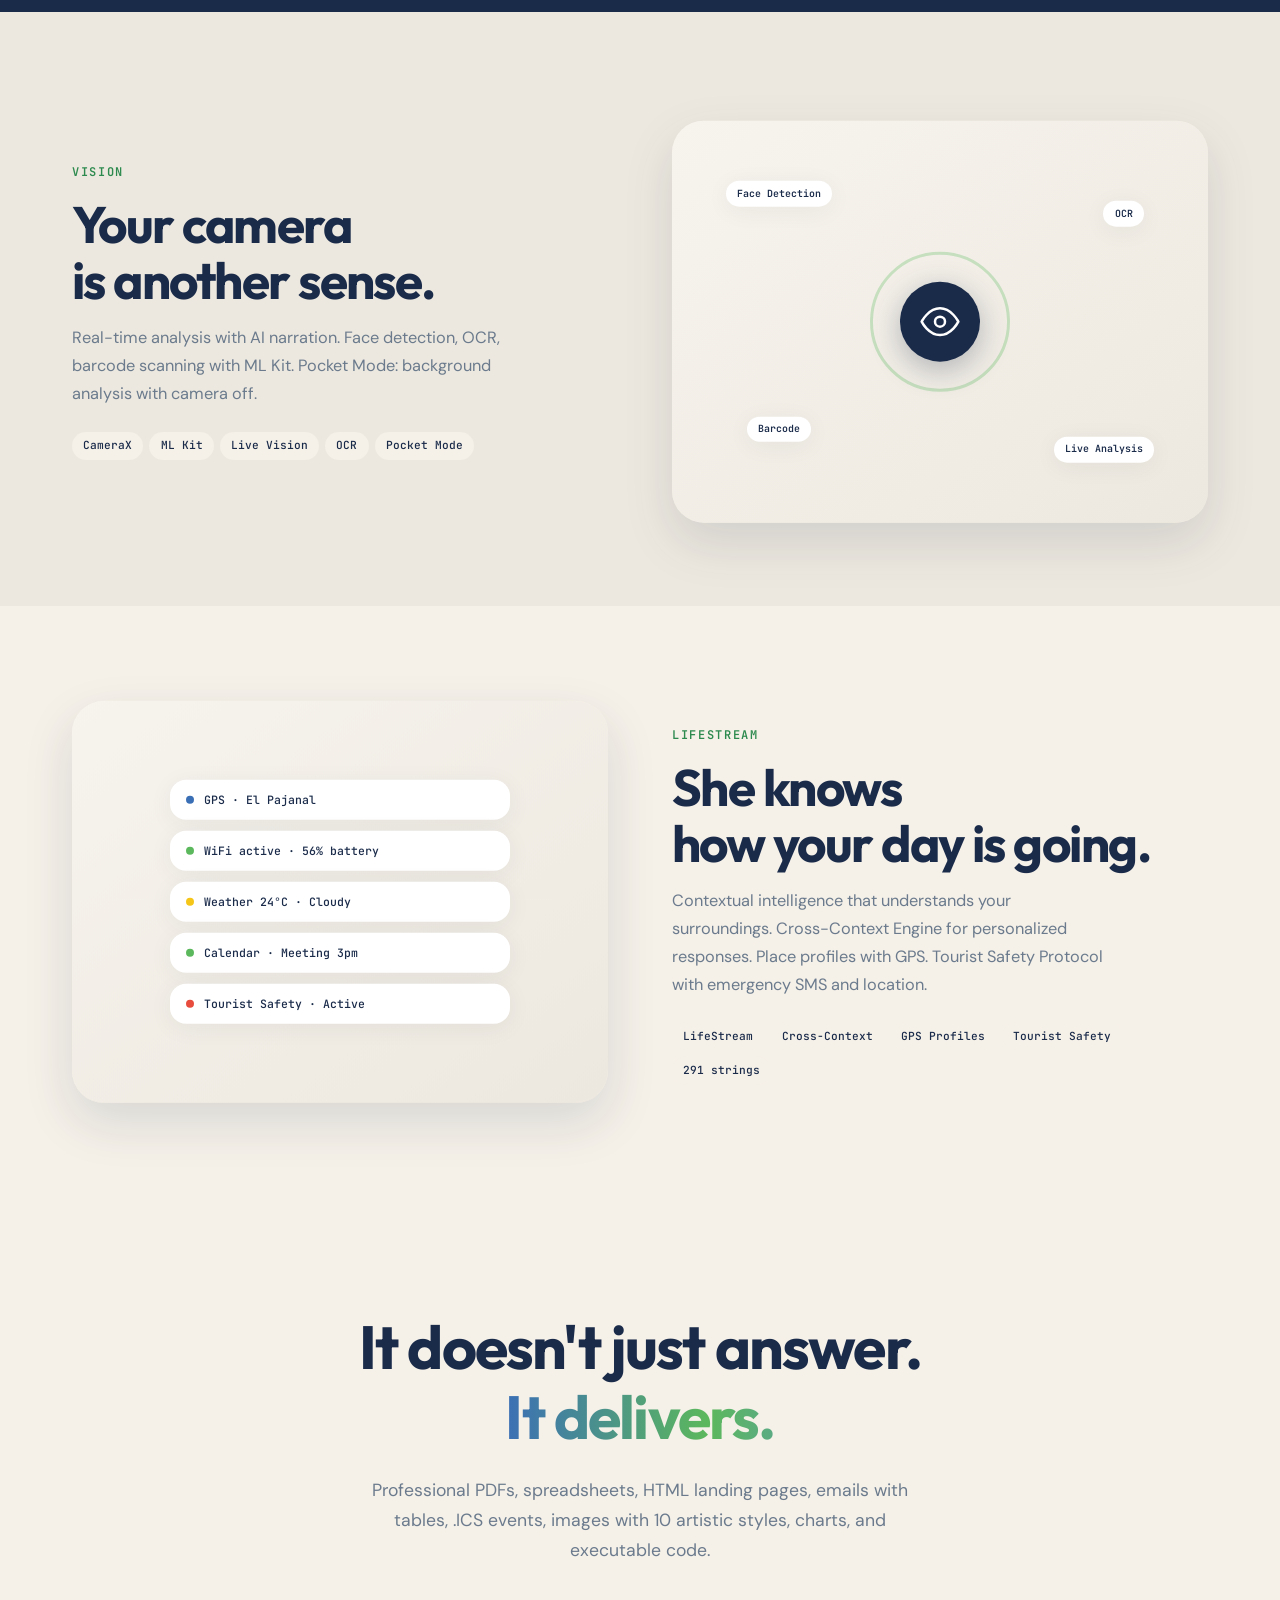
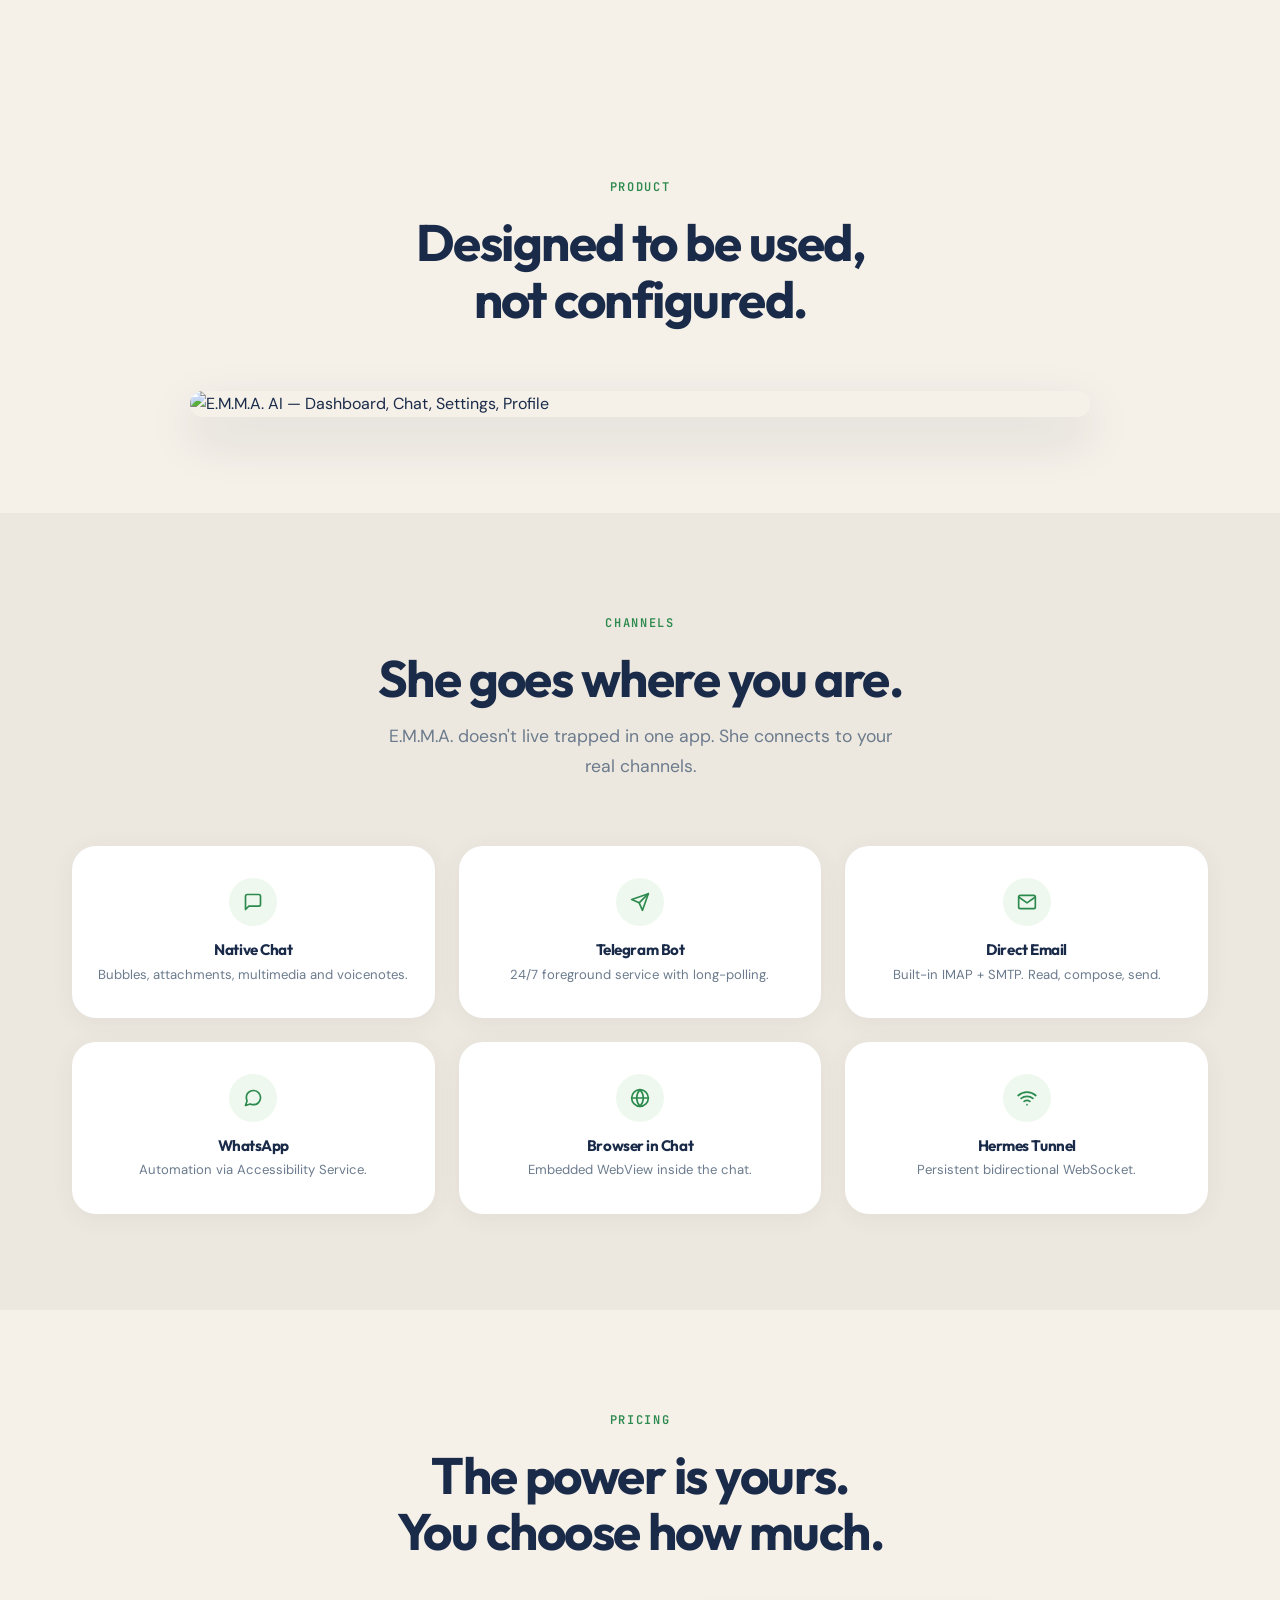
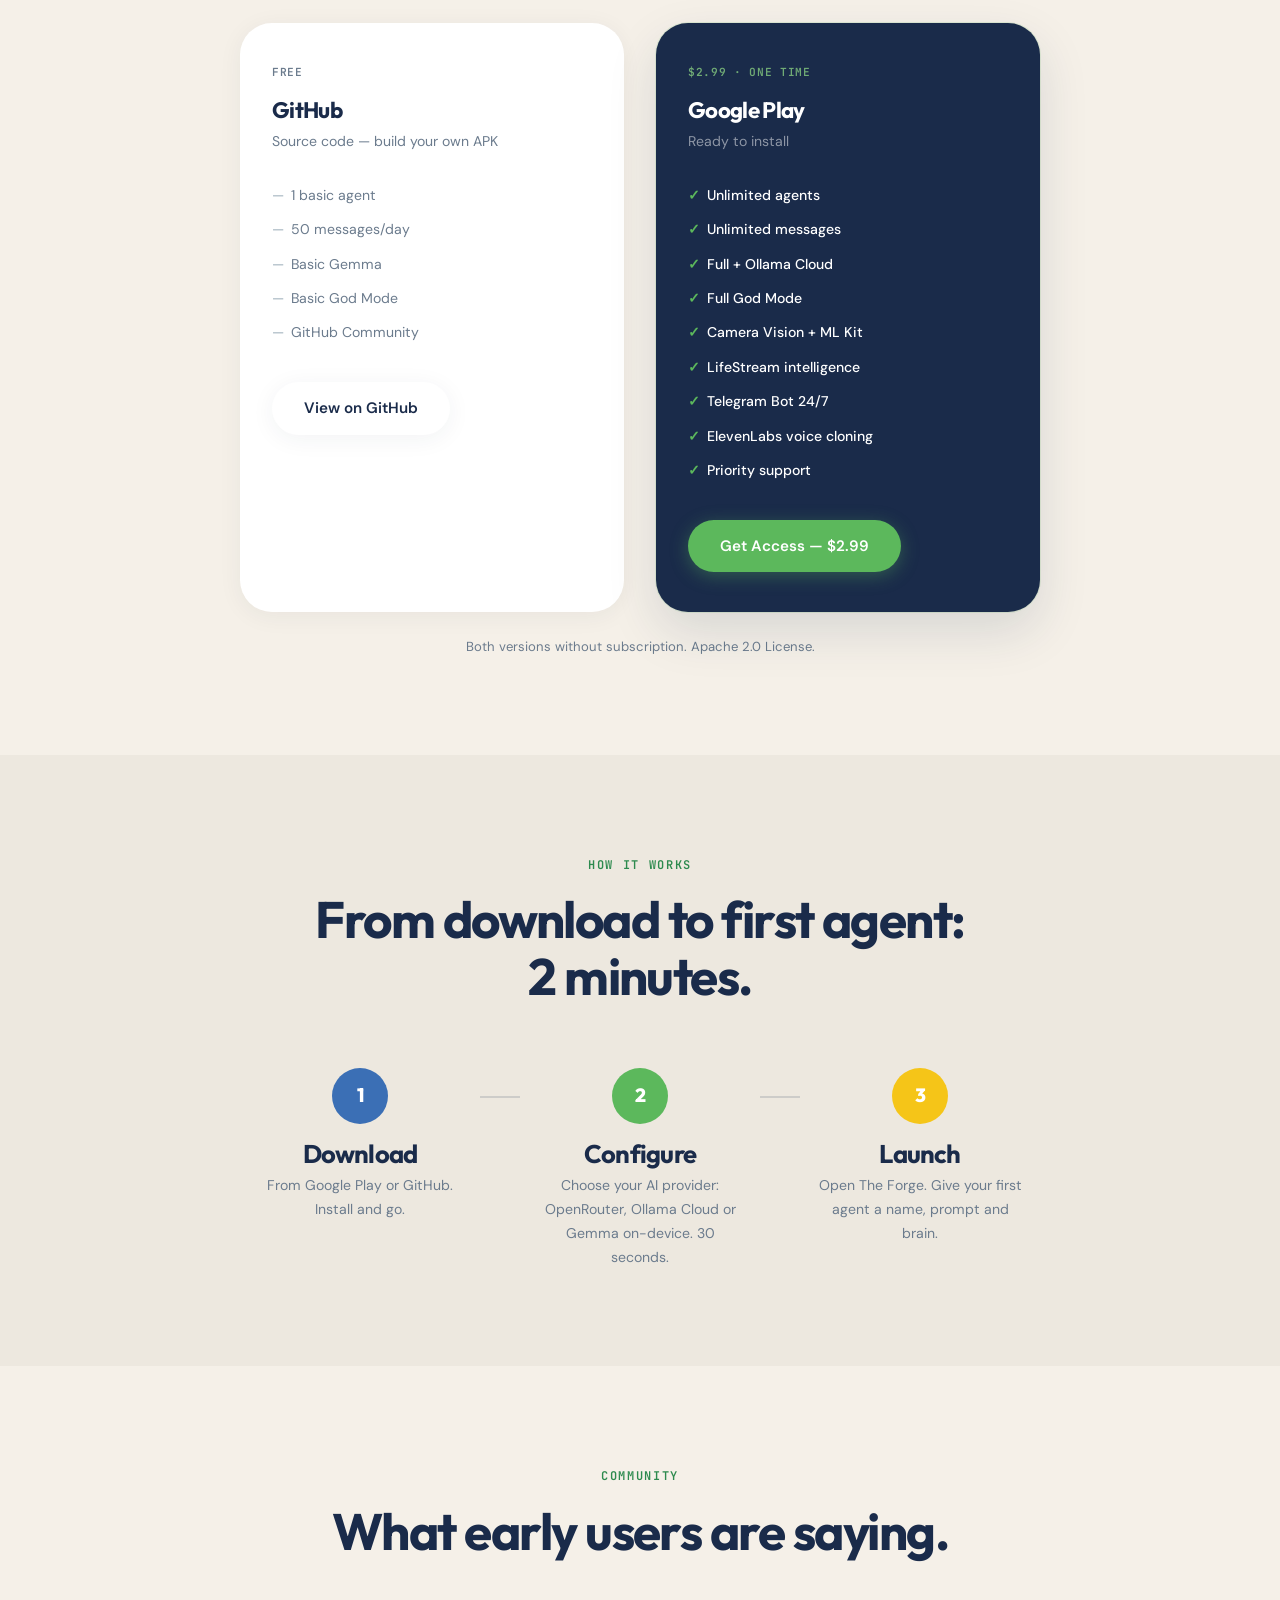
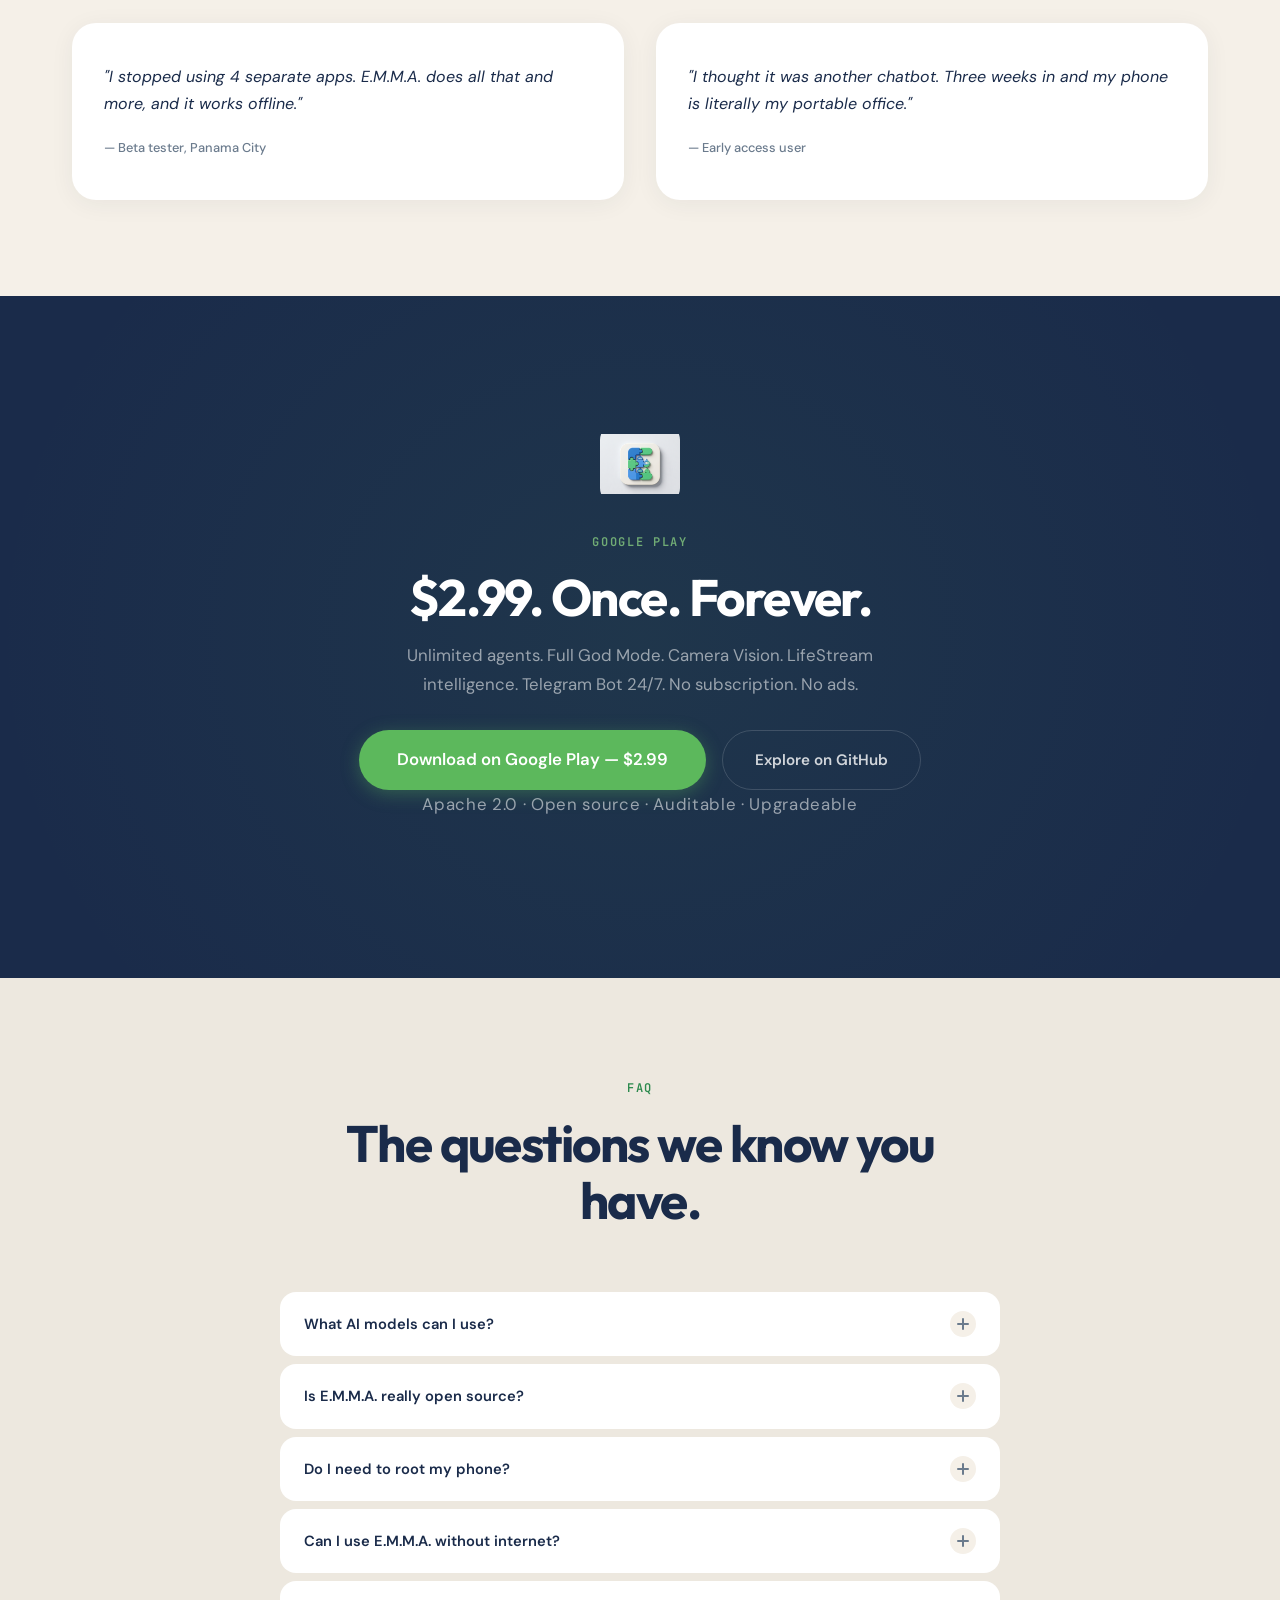
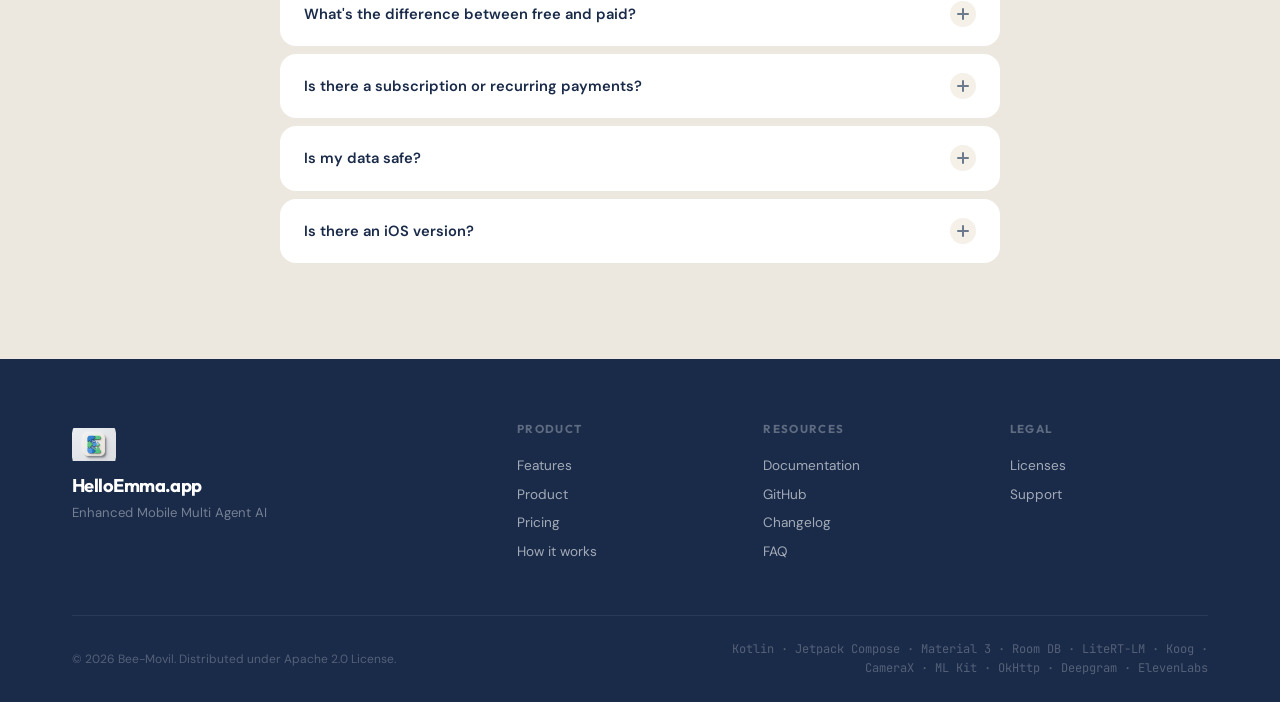
==== commit 20b2731a: "feat: add /showcase page (ES + EN) with 10 real app screenshots Inside Emma — visual tour of the app" ====
--- a/en/index.html
+++ b/en/index.html
@@ -23,7 +23,7 @@
       </a>
       <div class="nav-links" id="nav-links">
         <a href="#features">Features</a>
-        <a href="#product">Product</a>
+        <a href="showcase.html">Inside</a>
         <a href="#pricing">Pricing</a>
         <a href="docs.html">Docs</a>
         <a href="#faq">FAQ</a>
--- a/css/v2.css
+++ b/css/v2.css
@@ -753,3 +753,156 @@
   .reveal, .reveal-left, .reveal-right, .reveal-scale,
   .anim-up { opacity: 1 !important; transform: none !important; }
 }
+
+/* ==========================================
+   SHOWCASE PAGE
+   ========================================== */
+.ss-hero {
+  min-height: calc(100vh - var(--nav-h));
+  padding: 6rem 0 4rem;
+  display: flex;
+  align-items: center;
+  position: relative;
+  overflow: hidden;
+}
+.ss-hero::before {
+  content: '';
+  position: absolute;
+  top: 30%; left: -10%;
+  width: 60%; height: 60%;
+  background: radial-gradient(circle, rgba(92,184,92,0.10), transparent 65%);
+  filter: blur(60px);
+  z-index: 0;
+  pointer-events: none;
+}
+.ss-hero-inner {
+  display: grid;
+  grid-template-columns: 1.1fr 1fr;
+  gap: 4rem;
+  align-items: center;
+  max-width: var(--max-w);
+  margin: 0 auto;
+  padding: 0 2rem;
+  position: relative;
+  z-index: 1;
+}
+.ss-hero-text { max-width: 540px; }
+.ss-hero-text h1 {
+  font-size: clamp(2.6rem, 5.5vw, 4.4rem);
+  margin: .8rem 0 1.2rem;
+}
+.ss-hero-text p { font-size: 1.15rem; margin-bottom: 2rem; }
+
+.ss-hero-visual {
+  position: relative;
+  display: flex;
+  justify-content: center;
+  align-items: center;
+}
+.ss-hero-visual::before {
+  content: '';
+  position: absolute;
+  inset: -20px;
+  background: radial-gradient(ellipse at center, rgba(59,111,181,0.20), transparent 65%);
+  filter: blur(40px);
+  z-index: 0;
+  pointer-events: none;
+}
+.shot {
+  display: block;
+  max-width: 100%;
+  height: auto;
+  border-radius: 32px;
+  box-shadow:
+    0 30px 70px -20px rgba(26,43,74,0.45),
+    0 8px 25px -10px rgba(0,0,0,0.18);
+  background: var(--navy);
+  position: relative;
+  z-index: 1;
+}
+.shot-hero {
+  max-width: 340px;
+  width: 100%;
+  animation: ss-float 8s ease-in-out infinite;
+}
+@keyframes ss-float {
+  0%, 100% { transform: translateY(0) rotate(-1.5deg); }
+  50%      { transform: translateY(-14px) rotate(-1.5deg); }
+}
+
+/* Section block */
+.ss-section { padding: 7rem 0; position: relative; }
+.ss-section.alt { background: var(--bg-alt); }
+.ss-section.dark {
+  background: var(--navy);
+  color: rgba(255,255,255,0.85);
+}
+.ss-section.dark h2,
+.ss-section.dark .eyebrow,
+.ss-section.dark h3,
+.ss-section.dark h4 { color: white; }
+.ss-section.dark p { color: rgba(255,255,255,0.7); }
+
+/* Two-column row (text + 1 shot) */
+.ss-row {
+  display: grid;
+  grid-template-columns: 1fr 1fr;
+  gap: 5rem;
+  align-items: center;
+}
+.ss-row.reverse { direction: rtl; }
+.ss-row.reverse > * { direction: ltr; }
+.ss-text h2 { margin: .6rem 0 1.2rem; }
+.ss-text p  { font-size: 1.08rem; margin-bottom: 1.5rem; }
+.ss-visual { display: flex; justify-content: center; }
+.ss-visual .shot { max-width: 320px; }
+
+/* Triptych — 3 shots */
+.ss-triptych {
+  display: grid;
+  grid-template-columns: repeat(3, 1fr);
+  gap: 2.5rem;
+  align-items: start;
+}
+.ss-card { display: flex; flex-direction: column; align-items: center; }
+.ss-card .shot { max-width: 270px; margin-bottom: 1.2rem; }
+.ss-caption {
+  text-align: center;
+  font-family: var(--font-m);
+  text-transform: uppercase;
+  letter-spacing: .12em;
+  font-size: .72rem;
+  color: var(--muted);
+  max-width: 220px;
+}
+.ss-section.dark .ss-caption { color: rgba(255,255,255,0.55); }
+
+/* Pair — 2 shots side by side */
+.ss-pair {
+  display: grid;
+  grid-template-columns: repeat(2, 1fr);
+  gap: 3rem;
+  align-items: start;
+  max-width: 880px;
+  margin: 0 auto;
+}
+.ss-pair .shot { max-width: 320px; margin: 0 auto 1.2rem; }
+
+/* Final CTA spacing */
+.ss-final-cta { padding: 7rem 0; text-align: center; }
+
+/* Showcase responsive */
+@media (max-width: 1024px) {
+  .ss-hero-inner { grid-template-columns: 1fr; gap: 3rem; }
+  .ss-hero-text { text-align: center; margin: 0 auto; }
+  .ss-hero-text .hero-ctas { justify-content: center; }
+  .ss-row { grid-template-columns: 1fr; gap: 3rem; }
+  .ss-row.reverse { direction: ltr; }
+  .ss-text { text-align: center; }
+  .ss-triptych { grid-template-columns: 1fr; gap: 3rem; max-width: 320px; margin: 0 auto; }
+  .ss-pair { grid-template-columns: 1fr; max-width: 320px; }
+}
+@media (max-width: 480px) {
+  .ss-section { padding: 4.5rem 0; }
+  .shot, .shot-hero, .ss-visual .shot, .ss-card .shot, .ss-pair .shot { max-width: 280px; }
+}
